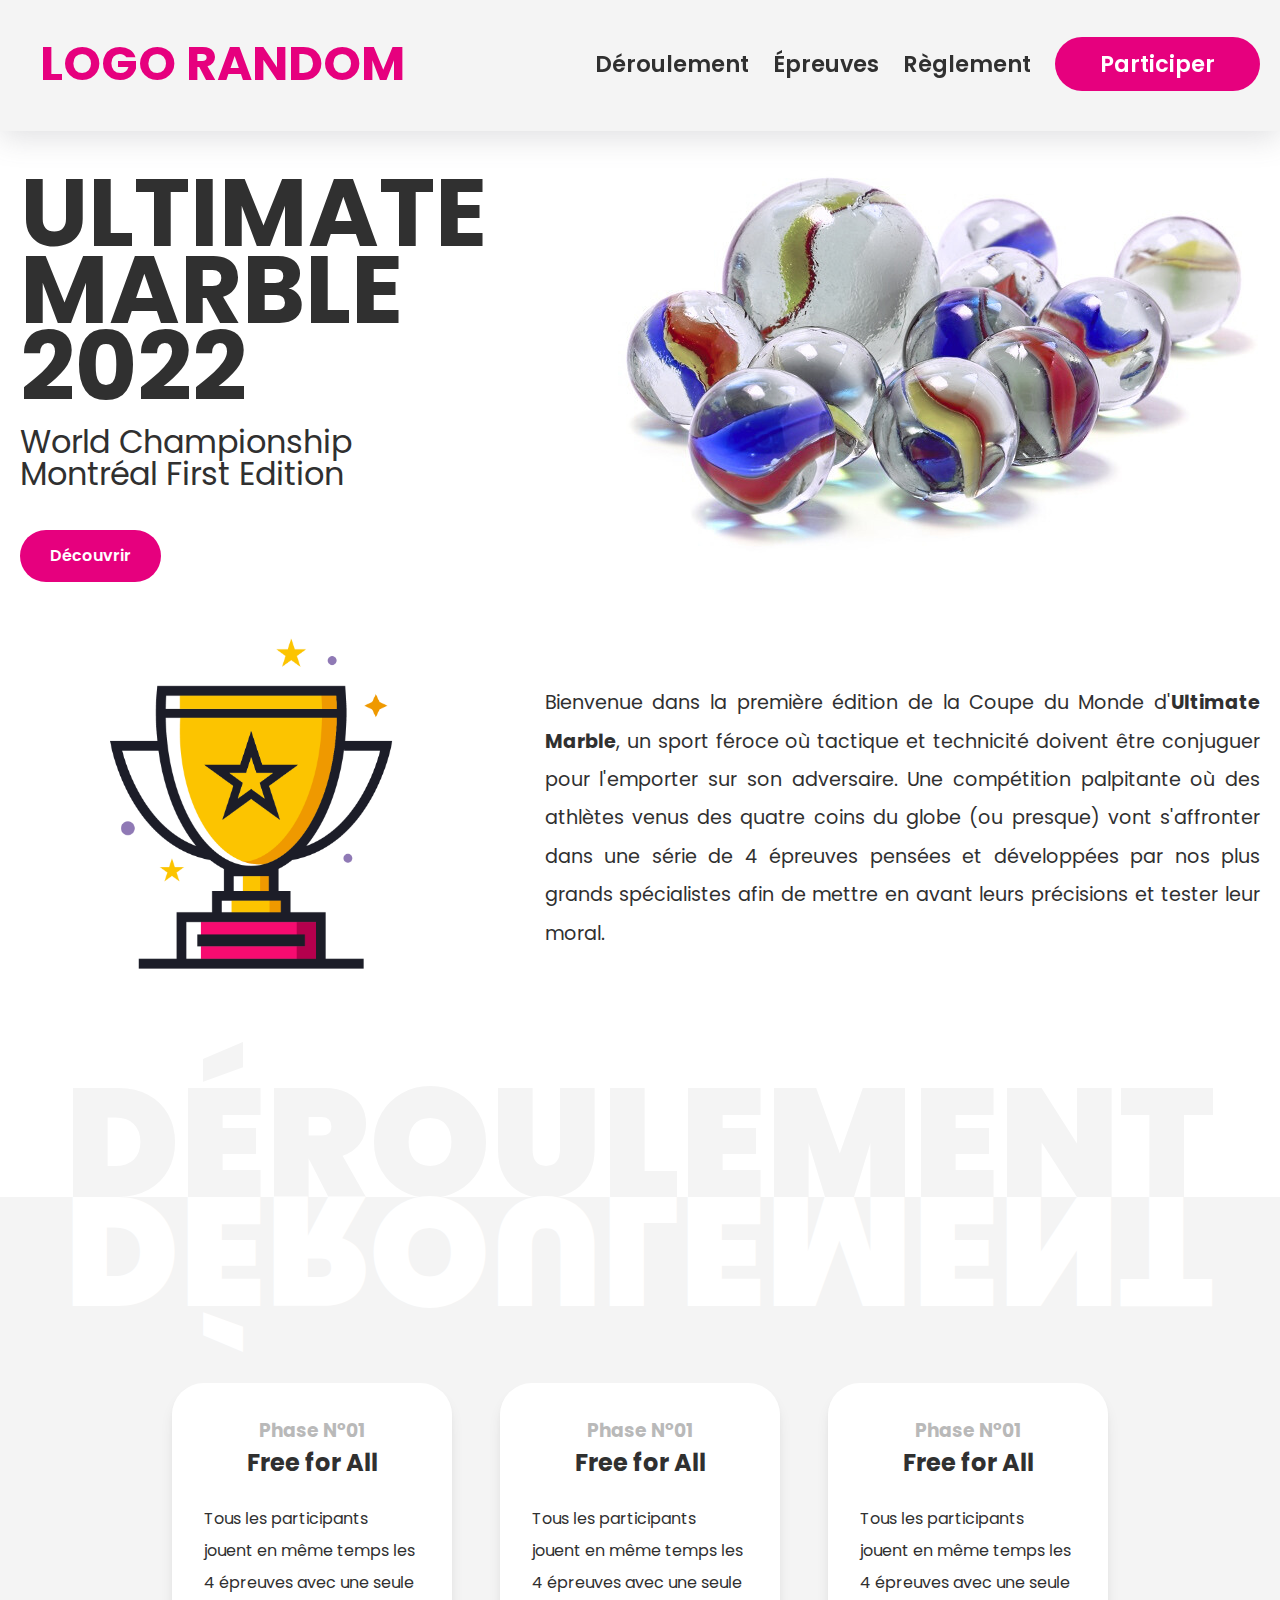
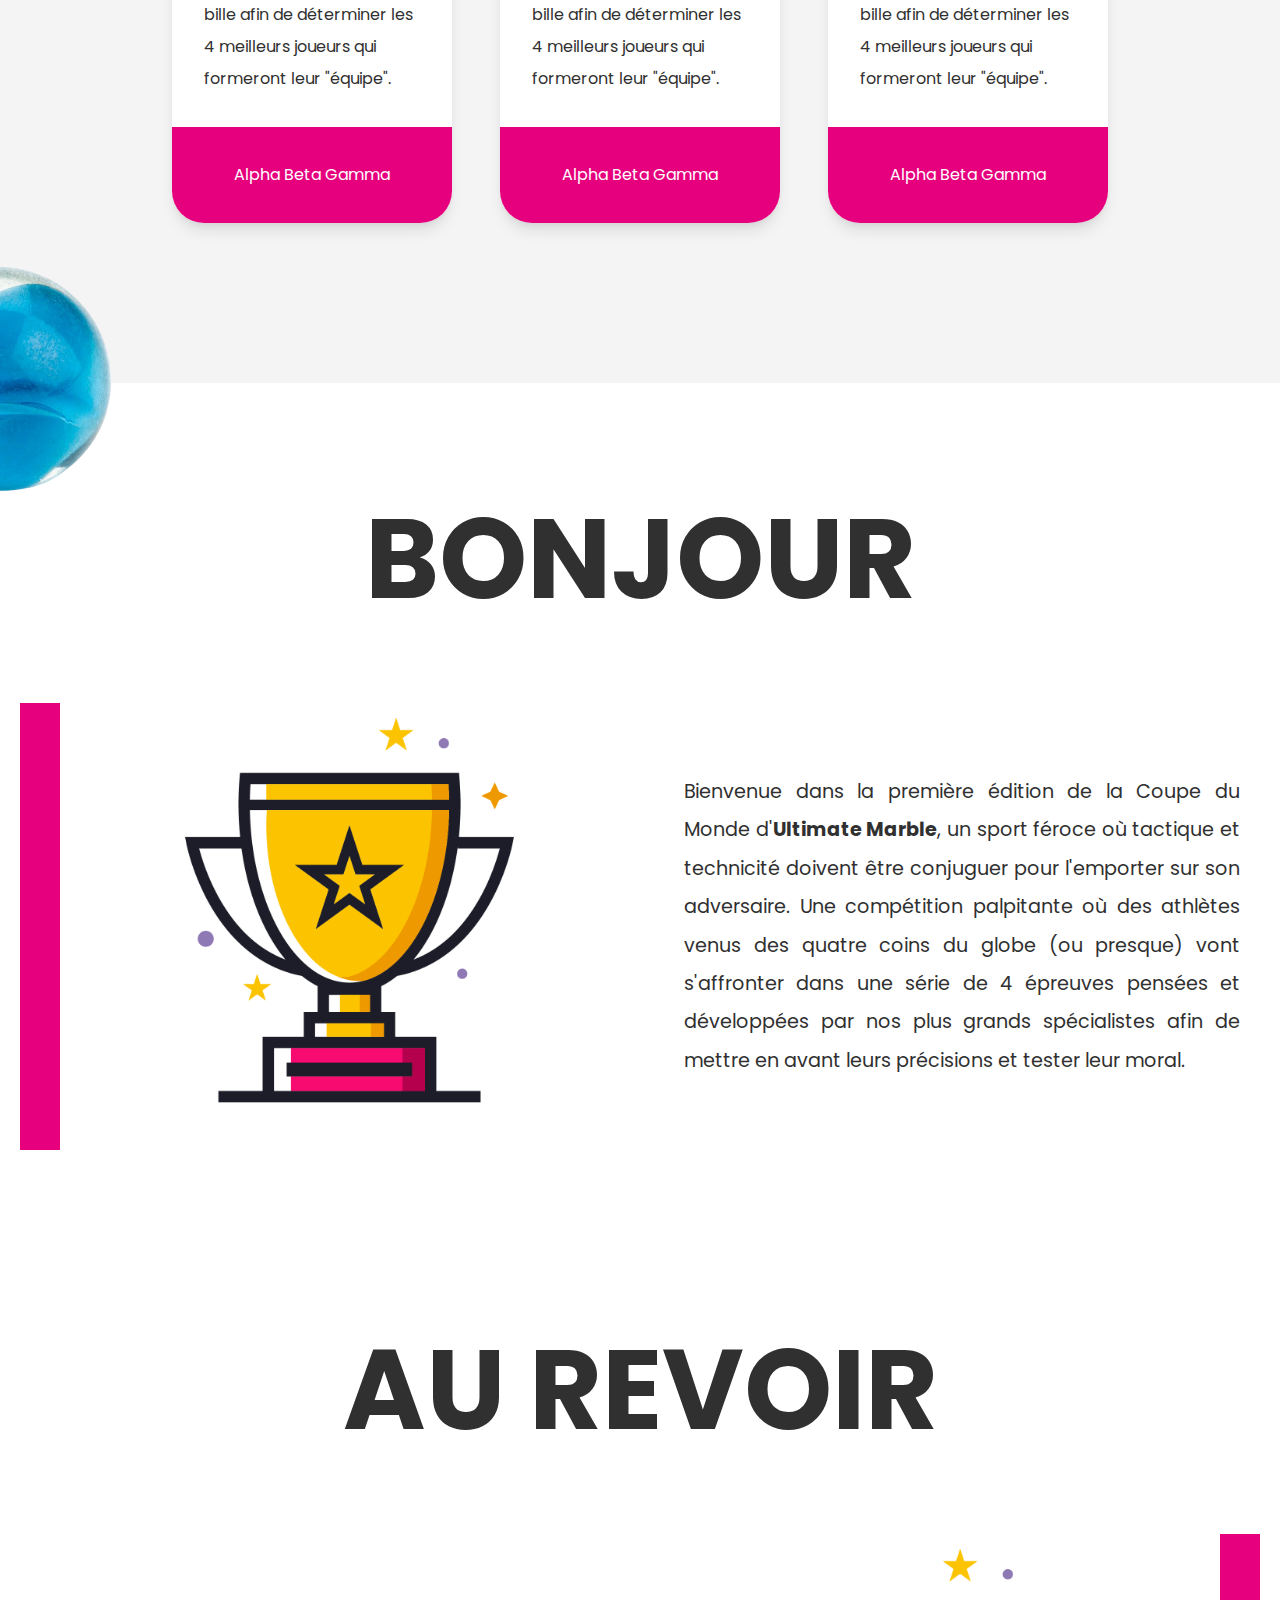
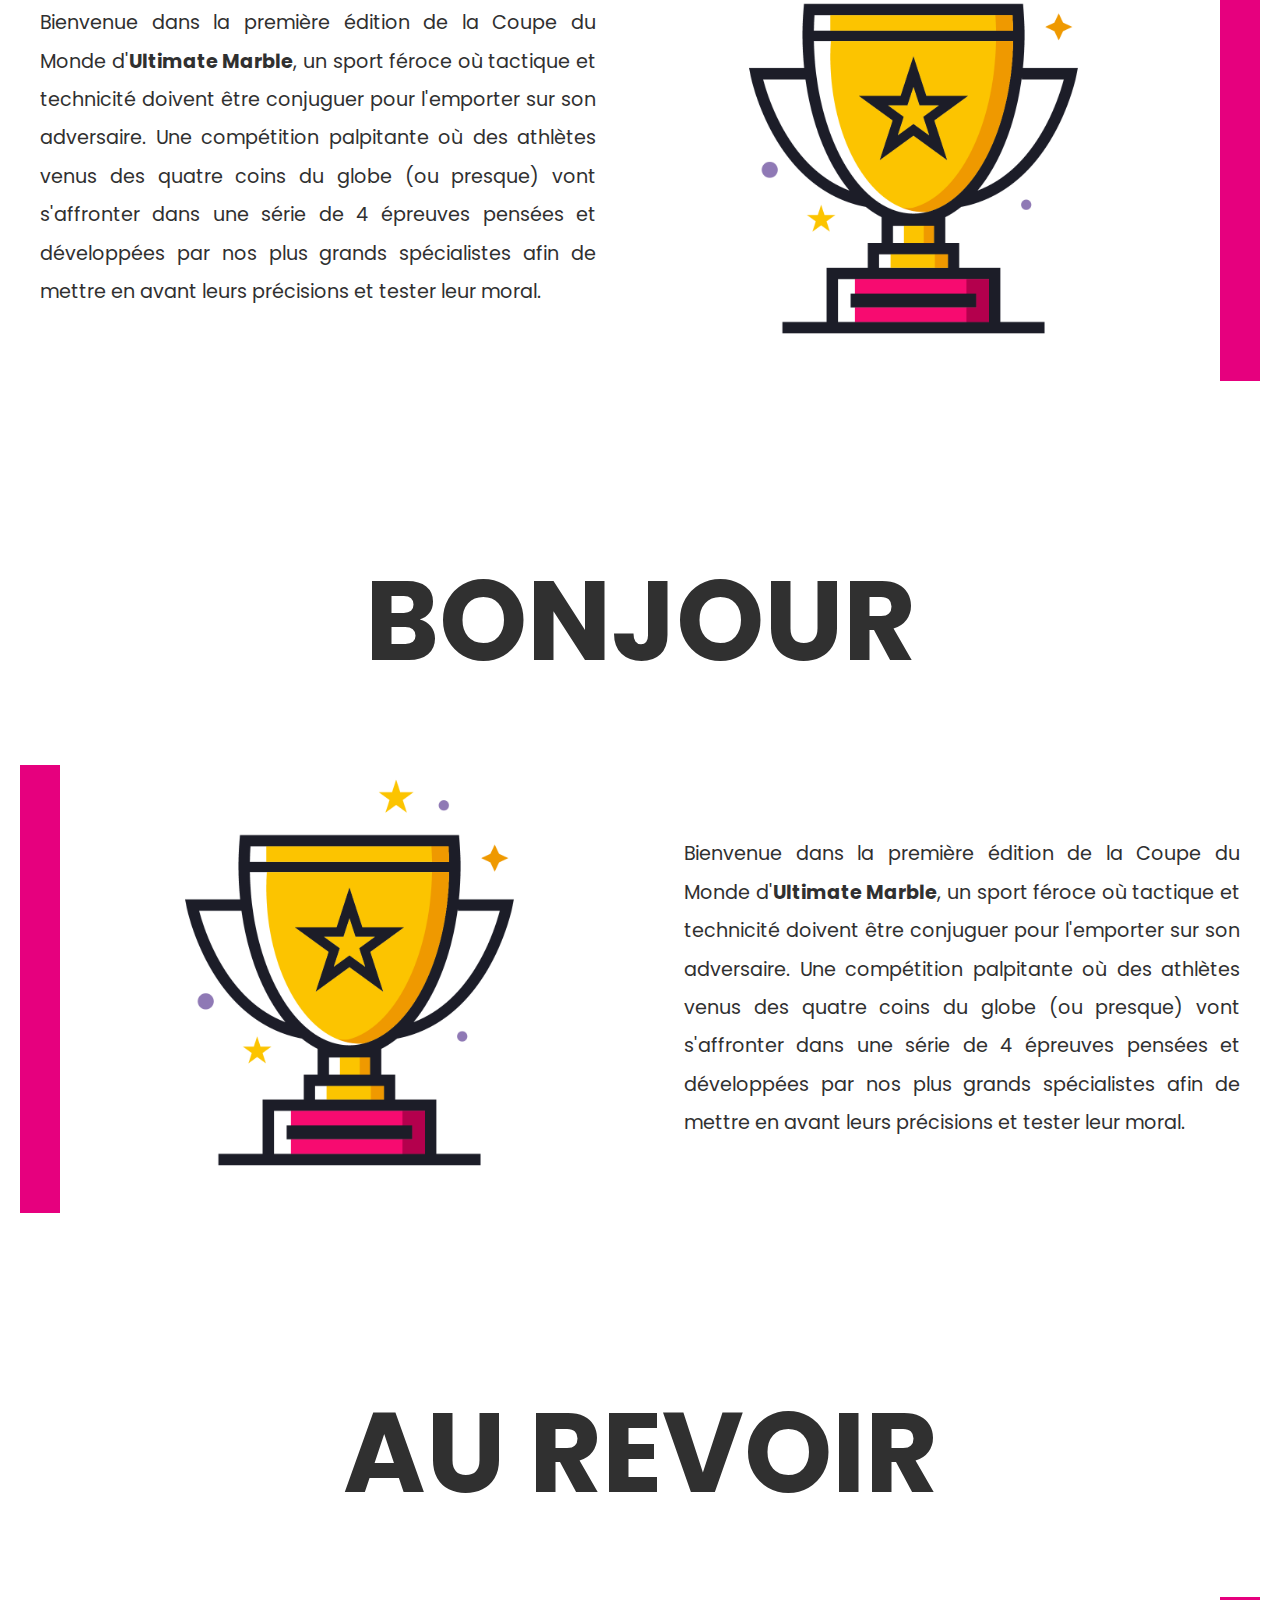
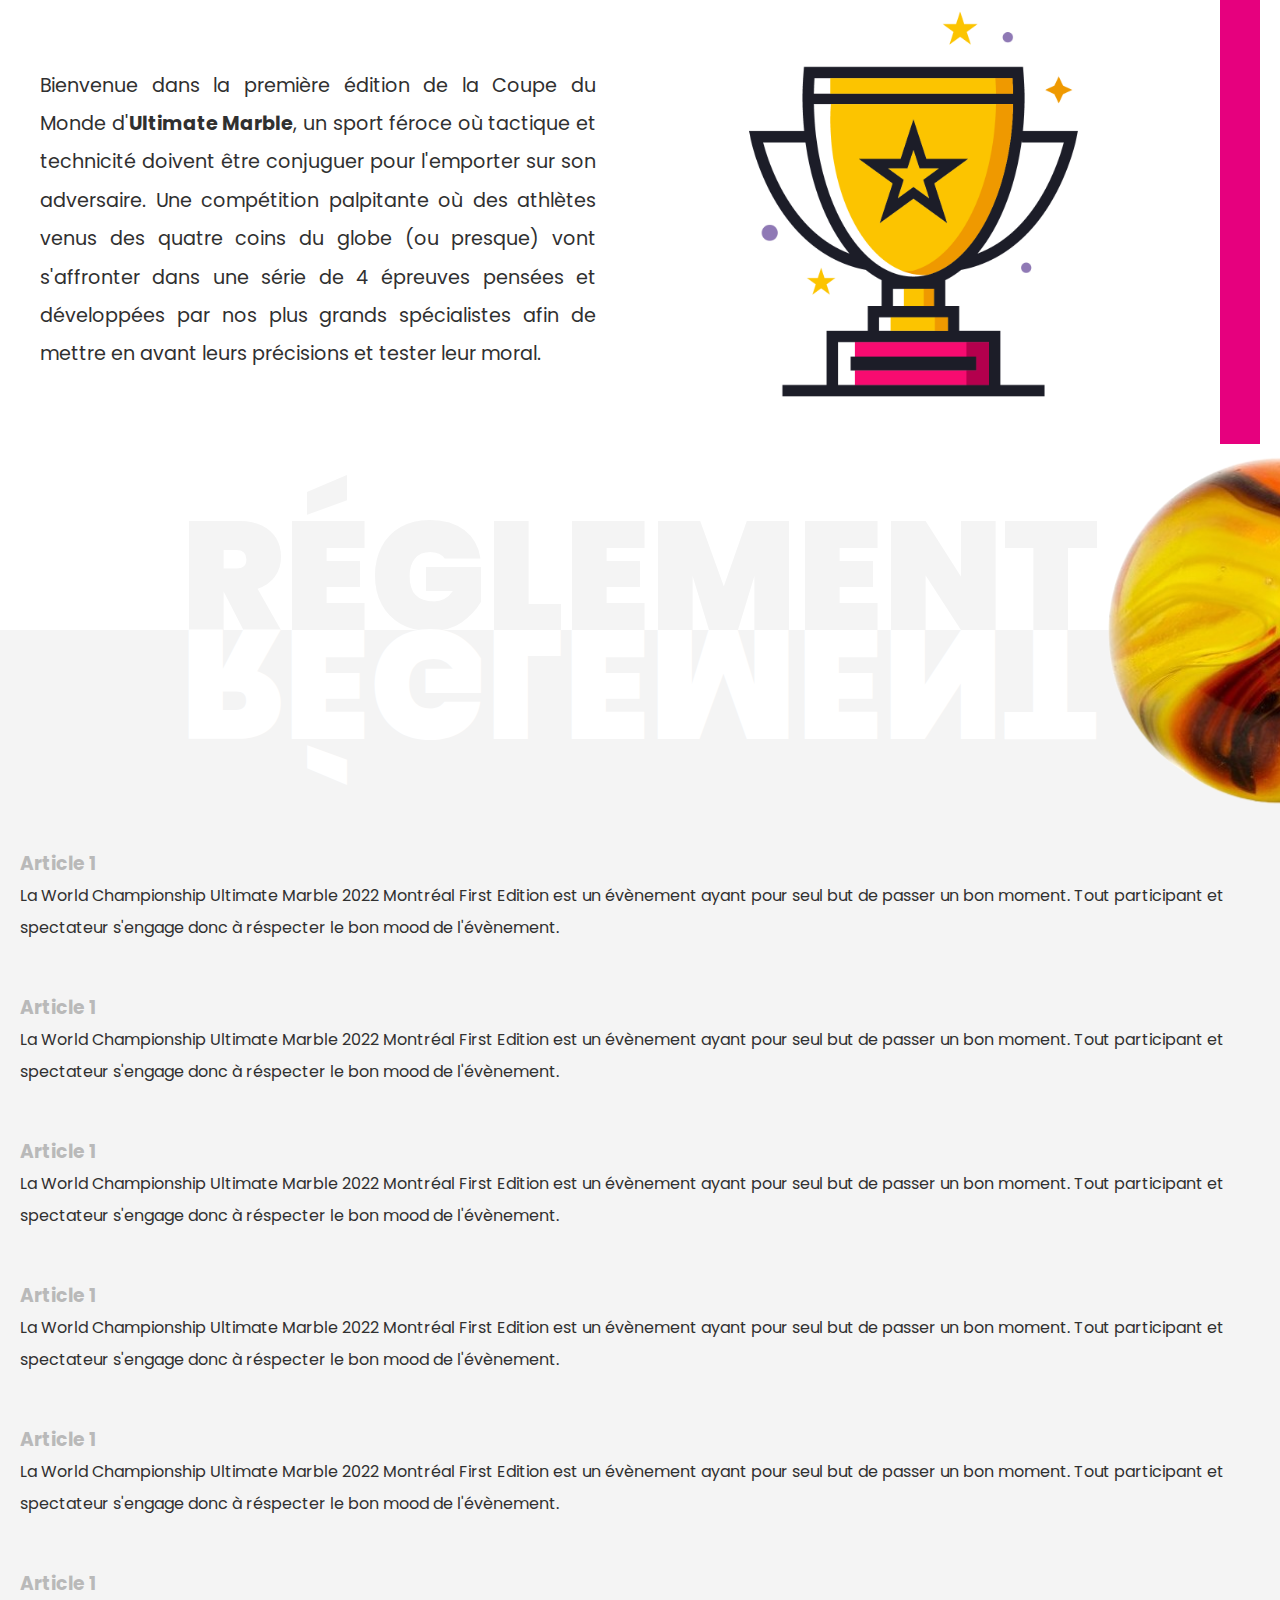
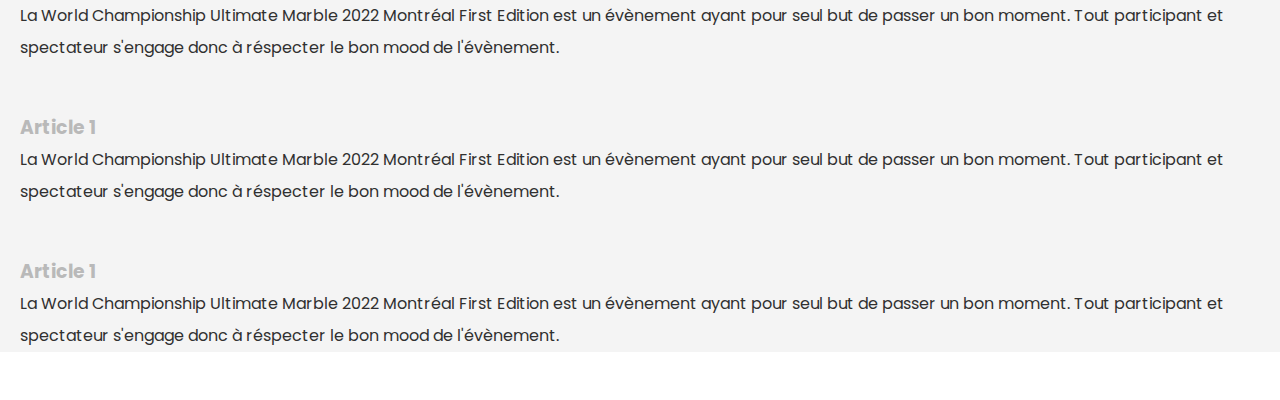
==== index.html @ 4c2d6e09 "css" ====
<!DOCTYPE html>
<!--[if lt IE 7]>      <html class="no-js lt-ie9 lt-ie8 lt-ie7"> <![endif]-->
<!--[if IE 7]>         <html class="no-js lt-ie9 lt-ie8"> <![endif]-->
<!--[if IE 8]>         <html class="no-js lt-ie9"> <![endif]-->
<!--[if gt IE 8]>      <html class="no-js"> <!--<![endif]-->
<html>

<head>
    <meta charset="utf-8">
    <meta http-equiv="X-UA-Compatible" content="IE=edge">
    <title></title>
    <meta name="description" content="">
    <meta name="viewport" content="width=device-width, initial-scale=1, maximum-scale=1">
    <link href="https://fonts.googleapis.com/css2?family=Poppins:wght@400;700&display=swap" rel="stylesheet">
    <link rel="stylesheet" href="style.css">
</head>

<body>


    <div id="navigation-bar" class="full-width">
        <nav id="top-nav-bar" class="container">
            <a href="https://ultranawak.github.io/ultimate-marble" class="logo">LOGO RANDOM</a>
            
            <p class="hamburger" id="hamburger">&#9776;</p> <!-- Icône hamburger -->
            <div class="menu" id="menu">
                <a href="#invers">Déroulement</a>
                <a href="#epreuves">Épreuves</a>
                <a href="#reglement-page">Règlement</a>
                <a id="participe" href="https://ultranawak.github.io/ultimate-marble/participate.html">Participer</a>
            </div>
        </nav>
    </div>
    

    <header class="container" id="hero">
        <div class="text">
            <h1>Ultimate Marble 2022</h1>
            <p>World Championship<br>Montréal First Edition</p>
            <a href="#introduction" class="btn">Découvrir</a>
        </div>
        <div class="header-img">
            <img src="header-marble.png" alt="Marbles">
        </div>
        </div>
    </header>

    <main>

        <div id="introduction" class="intro container">

            <div class="intro-img">
                <img src="trophy.png" alt="trophy">
            </div>
            <div class="intro-text">
                <p>Bienvenue dans la première édition de la Coupe du Monde d'<strong>Ultimate Marble</strong>, un sport
                    féroce où
                    tactique et technicité doivent être conjuguer pour l'emporter sur son adversaire. Une compétition
                    palpitante où des athlètes venus des quatre coins du globe (ou presque) vont s'affronter dans une
                    série de 4 épreuves pensées et développées par nos plus grands spécialistes afin de mettre en avant
                    leurs précisions et tester leur moral.</p>

            </div>

        </div>

        <div id="normal" class="diviseur full-width">
            <h1>Déroulement</h1>
        </div>

        <section class="full-width">
            <div id="invers" class="diviseur full-width">
                <h1>Déroulement</h1>

                <div class="cards">

                    <div class="card">
                        <div class="card-top">
                            <h3>Phase N°01</h3>
                            <h2>Free for All</h2>
                            <p>Tous les participants jouent en même temps les 4 épreuves avec une seule bille afin de
                                déterminer les 4 meilleurs joueurs qui formeront leur "équipe".</p>
                        </div>
                        <div class="card-bottom">
                            <p>Alpha Beta Gamma</p>
                        </div>
                    </div>

                    <div class="card">
                        <div class="card-top">
                            <h3>Phase N°01</h3>
                            <h2>Free for All</h2>
                            <p>Tous les participants jouent en même temps les 4 épreuves avec une seule bille afin de
                                déterminer les 4 meilleurs joueurs qui formeront leur "équipe".</p>
                        </div>
                        <div class="card-bottom">
                            <p>Alpha Beta Gamma</p>
                        </div>
                    </div>
                    <div class="card">
                        <div class="card-top">
                            <h3>Phase N°01</h3>
                            <h2>Free for All</h2>
                            <p>Tous les participants jouent en même temps les 4 épreuves avec une seule bille afin de
                                déterminer les 4 meilleurs joueurs qui formeront leur "équipe".</p>
                        </div>
                        <div class="card-bottom">
                            <p>Alpha Beta Gamma</p>
                        </div>
                    </div>
                </div>

                
        </section>

        <section id="epreuves" class="games-explain container">

            <img class="marble2" src="marble2-removebg-preview.png" alt="marble2">

            <h1>Bonjour</h1>

            <div class="games container left">

                <div class="games-img">
                    <img src="trophy.png" alt="trophy">
                </div>
                <div class="games-text">
                    <p>Bienvenue dans la première édition de la Coupe du Monde d'<strong>Ultimate Marble</strong>, un
                        sport
                        féroce où
                        tactique et technicité doivent être conjuguer pour l'emporter sur son adversaire. Une
                        compétition
                        palpitante où des athlètes venus des quatre coins du globe (ou presque) vont s'affronter dans
                        une
                        série de 4 épreuves pensées et développées par nos plus grands spécialistes afin de mettre en
                        avant
                        leurs précisions et tester leur moral.</p>

                </div>

            </div>

            <h1>Au revoir</h1>

            <div class="games container right">

                <div class="games-img">
                    <img src="trophy.png" alt="trophy">
                </div>
                <div class="games-text">
                    <p>Bienvenue dans la première édition de la Coupe du Monde d'<strong>Ultimate Marble</strong>, un
                        sport
                        féroce où
                        tactique et technicité doivent être conjuguer pour l'emporter sur son adversaire. Une
                        compétition
                        palpitante où des athlètes venus des quatre coins du globe (ou presque) vont s'affronter dans
                        une
                        série de 4 épreuves pensées et développées par nos plus grands spécialistes afin de mettre en
                        avant
                        leurs précisions et tester leur moral.</p>

                </div>

            </div>

            <h1>Bonjour</h1>

            <div class="games container left">

                <div class="games-img">
                    <img src="trophy.png" alt="trophy">
                </div>
                <div class="games-text">
                    <p>Bienvenue dans la première édition de la Coupe du Monde d'<strong>Ultimate Marble</strong>, un
                        sport
                        féroce où
                        tactique et technicité doivent être conjuguer pour l'emporter sur son adversaire. Une
                        compétition
                        palpitante où des athlètes venus des quatre coins du globe (ou presque) vont s'affronter dans
                        une
                        série de 4 épreuves pensées et développées par nos plus grands spécialistes afin de mettre en
                        avant
                        leurs précisions et tester leur moral.</p>

                </div>

            </div>

            <h1>Au revoir</h1>

            <div class="games container right">

                <div class="games-img">
                    <img src="trophy.png" alt="trophy">
                </div>
                <div class="games-text">
                    <p>Bienvenue dans la première édition de la Coupe du Monde d'<strong>Ultimate Marble</strong>, un
                        sport
                        féroce où
                        tactique et technicité doivent être conjuguer pour l'emporter sur son adversaire. Une
                        compétition
                        palpitante où des athlètes venus des quatre coins du globe (ou presque) vont s'affronter dans
                        une
                        série de 4 épreuves pensées et développées par nos plus grands spécialistes afin de mettre en
                        avant
                        leurs précisions et tester leur moral.</p>

                </div>

            </div>

        </section>


        <div id="normal" class="diviseur full-width">
            <h1>Réglement</h1>
        </div>



        <section id="reglement-page" class="reglement-page full-width">

            <img class="marble3" src="marble3-removebg-preview.png" alt="marble3">

            <div id="invers2" class="diviseur full-width">
                <h1>Réglement</h1>


                

                <div class="reglement container">



                    <h3>Article 1</h3>
                    <p>La World Championship Ultimate Marble 2022 Montréal First Edition est un évènement ayant pour
                        seul but de passer un bon moment. Tout participant et spectateur s'engage donc à réspecter le
                        bon mood de l'évènement.</p>

                    <h3>Article 1</h3>
                    <p>La World Championship Ultimate Marble 2022 Montréal First Edition est un évènement ayant pour
                        seul but de passer un bon moment. Tout participant et spectateur s'engage donc à réspecter le
                        bon mood de l'évènement.</p>
                    <h3>Article 1</h3>
                    <p>La World Championship Ultimate Marble 2022 Montréal First Edition est un évènement ayant pour
                        seul but de passer un bon moment. Tout participant et spectateur s'engage donc à réspecter le
                        bon mood de l'évènement.</p>

                    <h3>Article 1</h3>
                    <p>La World Championship Ultimate Marble 2022 Montréal First Edition est un évènement ayant pour
                        seul but de passer un bon moment. Tout participant et spectateur s'engage donc à réspecter le
                        bon mood de l'évènement.</p>
                    <h3>Article 1</h3>
                    <p>La World Championship Ultimate Marble 2022 Montréal First Edition est un évènement ayant pour
                        seul but de passer un bon moment. Tout participant et spectateur s'engage donc à réspecter le
                        bon mood de l'évènement.</p>

                    <h3>Article 1</h3>
                    <p>La World Championship Ultimate Marble 2022 Montréal First Edition est un évènement ayant pour
                        seul but de passer un bon moment. Tout participant et spectateur s'engage donc à réspecter le
                        bon mood de l'évènement.</p>
                    <h3>Article 1</h3>
                    <p>La World Championship Ultimate Marble 2022 Montréal First Edition est un évènement ayant pour
                        seul but de passer un bon moment. Tout participant et spectateur s'engage donc à réspecter le
                        bon mood de l'évènement.</p>

                    <h3>Article 1</h3>
                    <p>La World Championship Ultimate Marble 2022 Montréal First Edition est un évènement ayant pour
                        seul but de passer un bon moment. Tout participant et spectateur s'engage donc à réspecter le
                        bon mood de l'évènement.</p>
                </div>



        </section>


    </main>

    <script>document.addEventListener("DOMContentLoaded", function () {
        const hamburger = document.getElementById("hamburger");
        const menu = document.getElementById("menu");
    
        // Ouvre/ferme le menu au clic sur le bouton hamburger
        hamburger.addEventListener("click", function () {
            menu.classList.toggle("open");
        });
    
        // Ferme le menu quand on clique sur un lien
        document.querySelectorAll(".menu a").forEach(link => {
            link.addEventListener("click", function () {
                menu.classList.remove("open");
            });
        });
    
        // Ferme le menu si on clique en dehors
        document.addEventListener("click", function (event) {
            if (!menu.contains(event.target) && !hamburger.contains(event.target)) {
                menu.classList.remove("open");
            }
        });
    });
    
    
    </script>



</body>

</html>
---- style.css ----
* {
    margin: 0;
    padding: 0;
    box-sizing: border-box;
    scroll-behavior: smooth;

}

body {
    font-family: 'Poppins', sans-serif;
    line-height: 2em;
    color: #303030;
}

.full-width {
    width: 100%;
    background-color: #f4f4f4;
}

#navigation-bar {
    position: sticky;
    top: 0;
    z-index: 3;
    box-shadow: rgba(100, 100, 111, 0.2) 0px 7px 29px 0px;
}



.container {
    max-width: 1410px;
    padding: 0 20px;
    margin: 0 auto;
}

#top-nav-bar {
    display: flex;
    flex-direction: row;
    justify-content: space-between;
    padding-top: 3em;
    padding-bottom: 3em;
}

.logo {
    font-size: 3em;
    font-weight: 700;
    color: #E6007E;
}

nav a {
    font-size: 1.4em;
    text-decoration: none;
    color: #303030;
    margin-left: 20px;
    font-weight: 550;
}



#participe {
    padding: 0.5em 2em;
    background-color: #E6007E;
    border-radius: 2em;
    color: white;
}

header {
    padding-top : 30em;
    display: flex;
    align-items: center;
    justify-content: space-between;
    height: 55vh;
}

.text {
    max-width: 30%;
}

.text h1 {
    font-size: 6rem;
    font-weight: 700;
    line-height: 0.8em;
    text-transform: uppercase;
}


.text p {
    font-size: 2rem;
    margin: 20px 0;
}

.btn {
    background: #E6007E;
    color: white;
    padding: 10px 30px;
    font-size: 1em;
    font-weight: 600;
    border-radius: 3em;
    text-decoration: none;
    display: inline-block;
    margin-top: 20px;
}

.image img {
    max-width: 100%;
    height: auto;
}

.header-img {
    right: 0;
    z-index: -1;
}



.intro {
    max-width: 1410px;
    display: flex;
    align-items: center;
    flex-direction: row;
    justify-content: center;
    margin: 0em auto 5em;
    gap: 3em;
}

.intro-img {
    width: 40%;
    text-align: center;
}

.intro-img img {
    width: 80%;
}

.intro-text {
    width: 60%;
}

.intro-text p {
    font-size: 1.2em;
    line-height: 2em;
    text-align: justify;
}

.diviseur h1 {
    text-align: center;
    text-transform: uppercase;
    font-weight: 900;
    font-size: 12vw;
    padding: 0 !important;
    line-height: 0.69;
    user-select: none;
    /* Désactive la sélection */
    -webkit-user-select: none;
    -moz-user-select: none;
    -ms-user-select: none;
    pointer-events: none;
    /* Désactive les interactions avec la souris */
}

#normal {
    background-color: white;

}

#normal h1 {

    background: transparent;
    color: #f4f4f4;
    padding: 0;
    user-select: none;
    /* Désactive la sélection */
    -webkit-user-select: none;
    -moz-user-select: none;
    -ms-user-select: none;
    pointer-events: none;
    /* Désactive les interactions avec la souris */

}

#invers {
    background: url('marble1-removebg-preview.png') no-repeat 79% center fixed;
    background-size: auto 30%;
    position: relative;
    z-index: 1;
    overflow: visible;
}

#invers h1 {
    transform: scaleY(-1);
    color: white;
}

.cards {
    display: flex;
    margin: auto;
    max-width: 1000px;
    flex-direction: row;
    justify-content: center;
    align-items: center;
    gap: 3em;
    padding: 2em;
    padding-top: 5rem;
    padding-bottom: 10rem;
}

.card {
    flex-direction: column;
    justify-content: center;
    align-items: center;
    box-shadow: rgba(0, 0, 0, 0.1) 0px 10px 15px -3px, rgba(0, 0, 0, 0.05) 0px 4px 6px -2px;
    border-radius: 2em;
}

.card-top {
    background: white;
    border-radius: 2em 2em 0 0;
    padding: 2em 2em 2em;
}

.card-bottom {
    color: white;
    background: #E6007E;
    border-radius: 0 0 2em 2em;
    padding: 2em;
    text-align: center;
}

h2 {
    color: #303030;
    text-align: center;
    padding-bottom: 1em;
}

h3 {
    text-align: center;
    color: #b9b9b9;

}


#introduction-participate {padding : 15em 0;}


.games-explain {
    padding-top: 10em;
    position: relative;
}

.games-explain h1 {
    font-size: 7rem;
    text-align: center;
    padding-bottom: 8rem;
    color: #303030;
    text-transform: uppercase;
}

.games {
    max-width: 1410px;
    display: flex;
    align-items: center;
    flex-direction: row;
    justify-content: center;
    margin: 0em auto 14em;
    gap: 3em;
}

.games-img {
    width: 50%;
    text-align: center;
}

.games-img img {
    width: 80%;
}

.games-text {
    width: 50%;
}

.games-text p {
    font-size: 1.2em;
    line-height: 2em;
    text-align: justify;
}

.left {
    flex-direction: row;
    border-left-style: solid;
    border-color: #E6007E;
    border-width: 40px;
}

.right {
    flex-direction: row-reverse;
    border-right-style: solid;
    border-color: #E6007E;
    border-width: 40px;
}

.games:last-child {
    margin: 0em auto 5em;
}

.reglement-page {
    position: relative;
}

.marble2 {
    position: absolute;
    width: 20%;
    /* Ajuste la taille selon le viewport */
    max-width: 100%;
    min-width: 20%;
    left: 0;
    /* Ajuste selon le design */
    top: 0;
    /* Pour coller à la jointure */
    transform: translateY(-50%) translateX(-50%);
    /* Centre la bille */
}

.marble3 {
    position: absolute;
    width: 20%;
    /* Ajuste la taille selon le viewport */
    max-width: 15%;
    min-width: 10%;
    right: 0;
    /* Ajuste selon le design */
    top: 0;
    /* Pour coller à la jointure */
    transform: translateY(-50%);
    /* Centre la bille */
    z-index: 1;

}

.reglement {
    margin-top: 7em;
}

.reglement h3 {
    text-align: left;
}

.reglement p {
    margin-bottom: 3em;
}


#invers2 h1 {
    transform: scaleY(-1);
    color: white;
}

#invers3 h1 {
    transform: scaleY(-1);
    color: #f4f4f4;
}

/* Bouton hamburger caché par défaut */
.hamburger {
    display: none;
    font-size: 3rem;
    background: none;
    border: none;
    color: #303030;
    cursor: pointer;
}

#hamburger {
    display: none;
    font-size: 3rem;
    background: none;
    border: none;
    color: #303030;
    cursor: pointer;
}

@media only screen and (max-width: 1160px) {


    .text h1 {
        max-width: 620px;
    }

    header {
        text-align: center;
        background-image: url(header-marble-mobile.png);
        background-size: cover;
        background-position: center;
        height: 50vh;
    }

    .btn {
        display: none;
    }

    .text {
        margin: auto;
        max-width: 100%;
        padding-top : 10em;
    }

    .header-img {
        display: none;
    }

    .hamburger {
        display: block;
        /* Afficher le bouton hamburger */
    }

    #hamburger {
        display: block;
        /* Afficher le bouton hamburger */
    }

    .menu {
        display: none;
        /* Cacher le menu par défaut */
        flex-direction: column;
        justify-content: center;
        align-items: center;
        position: absolute;
        top: 6em;
        left: 0%;
        width: 100%;
        margin: auto;
        background: white;
        text-align: center;
        padding: 3em;
    }

    .menu a {
        padding: 1em;
    }

    .menu.open {
        display: flex;
        /* Afficher le menu quand on clique */
    }

  

    #participe {
        padding: 1em;
        background-color: white;
        border-radius: 2em;
        color: #E6007E;
    }

    nav a {
        font-size: 1.4em;
        text-decoration: none;
        color: #303030;
        margin-left: 20px;
        font-weight: 550;
    }
}


@media only screen and (max-width: 860px) {

    #top-nav-bar {    padding-top: 2em;
        padding-bottom: 2em;}

.logo { font-size:2em;}

    .left,
    .right {

        border-width: 10px;
    }


    .games-explain h1 {
        font-size: 3rem;
    }

    .text h1 {
        font-size: 3rem;
    }

    .text p {
        font-size: 1.5rem;
    }

    .intro-img {
        display: none;
    }

    .intro-text {
        width: 100%;
        padding: 2em;
    }

    .cards {
        flex-direction: column;
    }

    .games {
        flex-direction: column-reverse;
    }

    .games-text {
        width: 100%;
        padding: 2em;
    }
}

@media only screen and (max-width: 400px) {

    .logo { font-size:2em;}

    .games-explain h1 {
        font-size: 1rem;
    }

    .text h1 {
        font-size: 3rem;
    }

    .text p {
        font-size: 1.5rem;
    }

    .intro-img {
        display: none;
    }

    .intro-text {
        width: 100%;
        padding: 2em;
    }

    .cards {
        flex-direction: column;
    }

    .games {
        flex-direction: column-reverse;
    }

    .games-text {
        width: 100%;
        padding: 2em;
    }
}
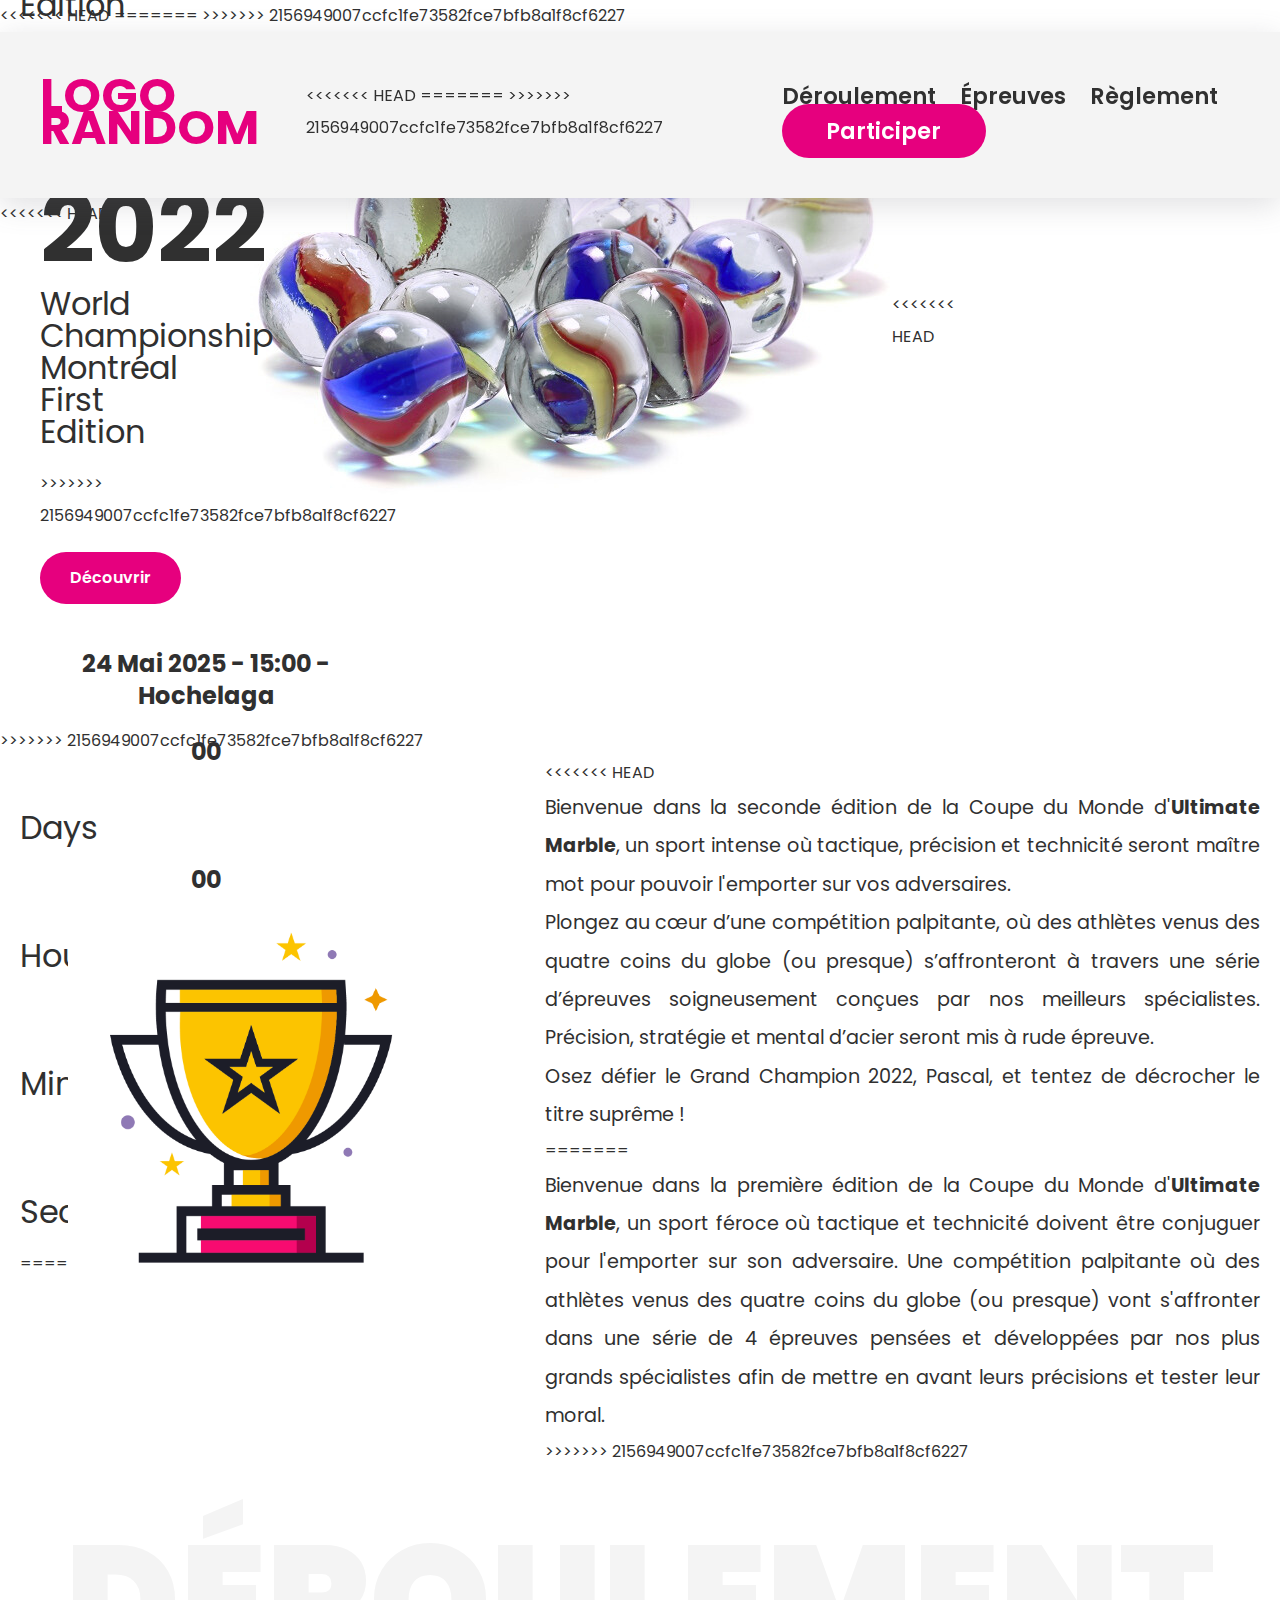
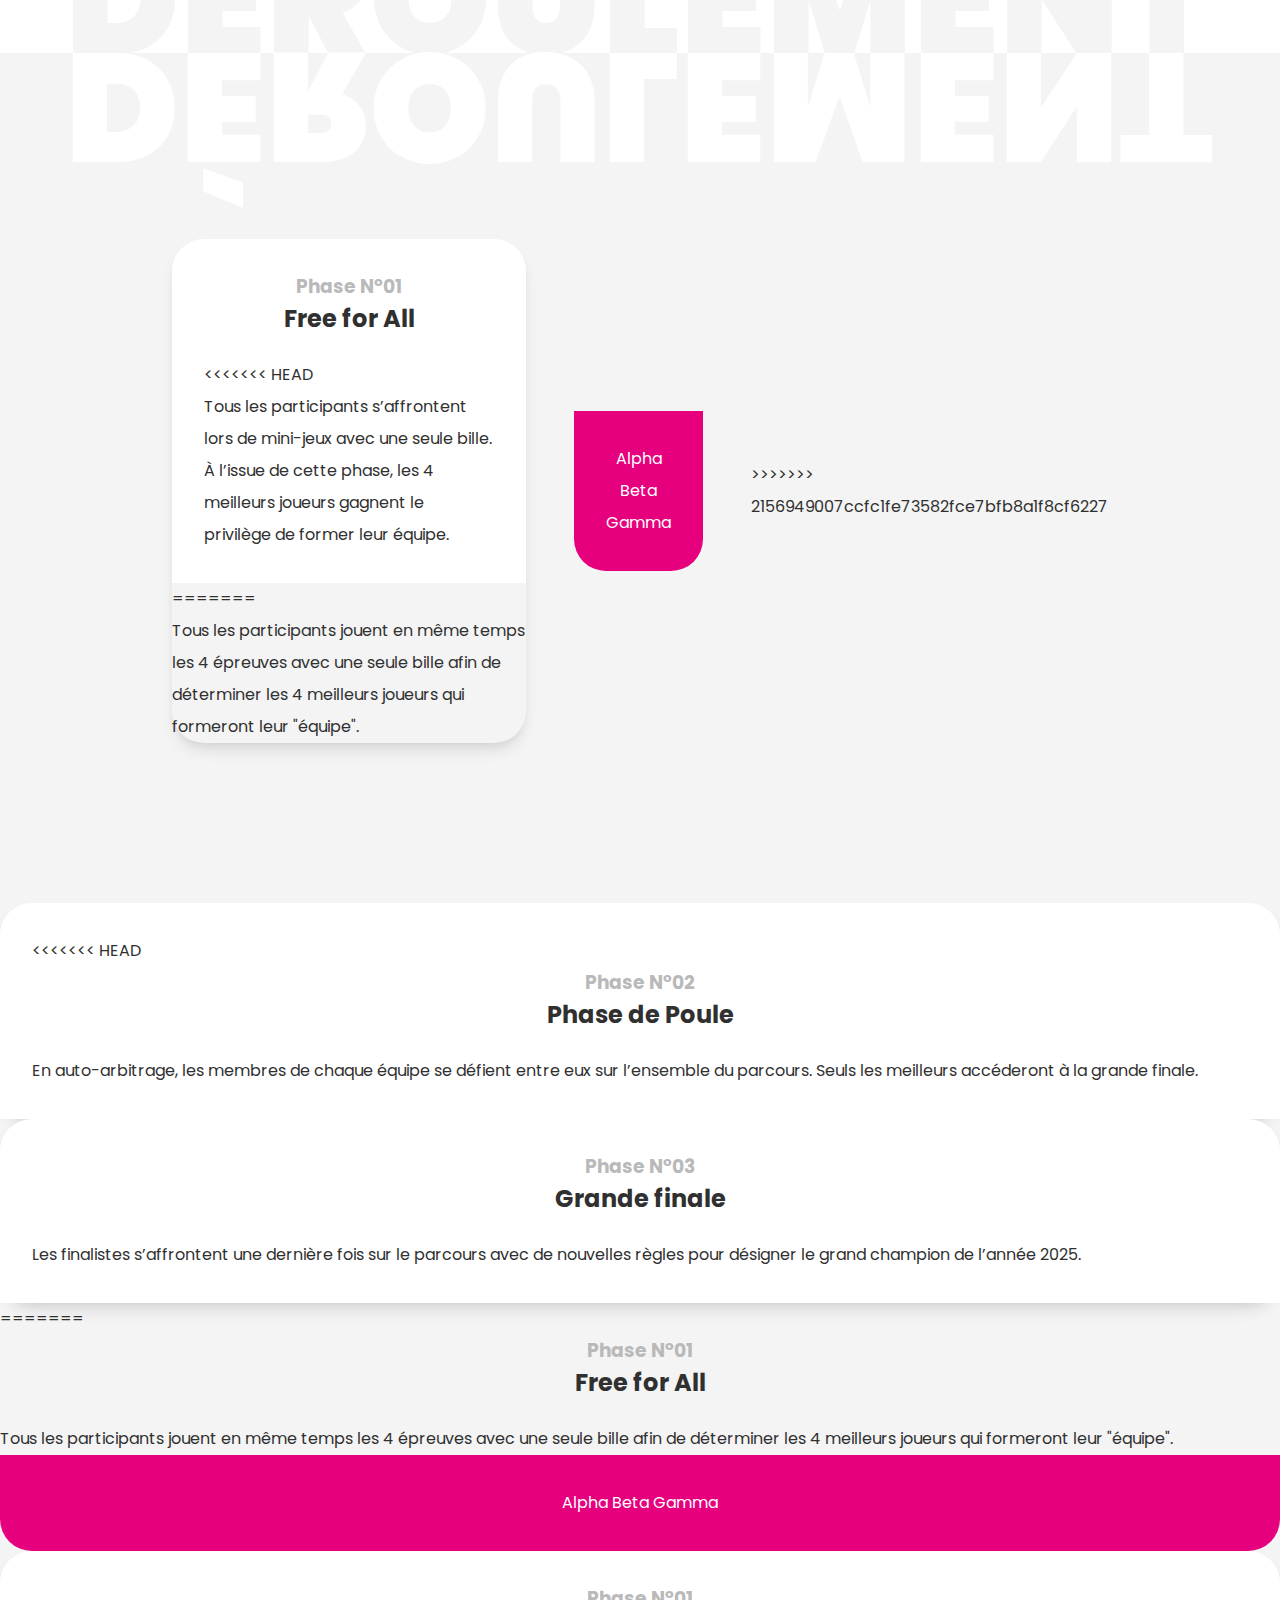
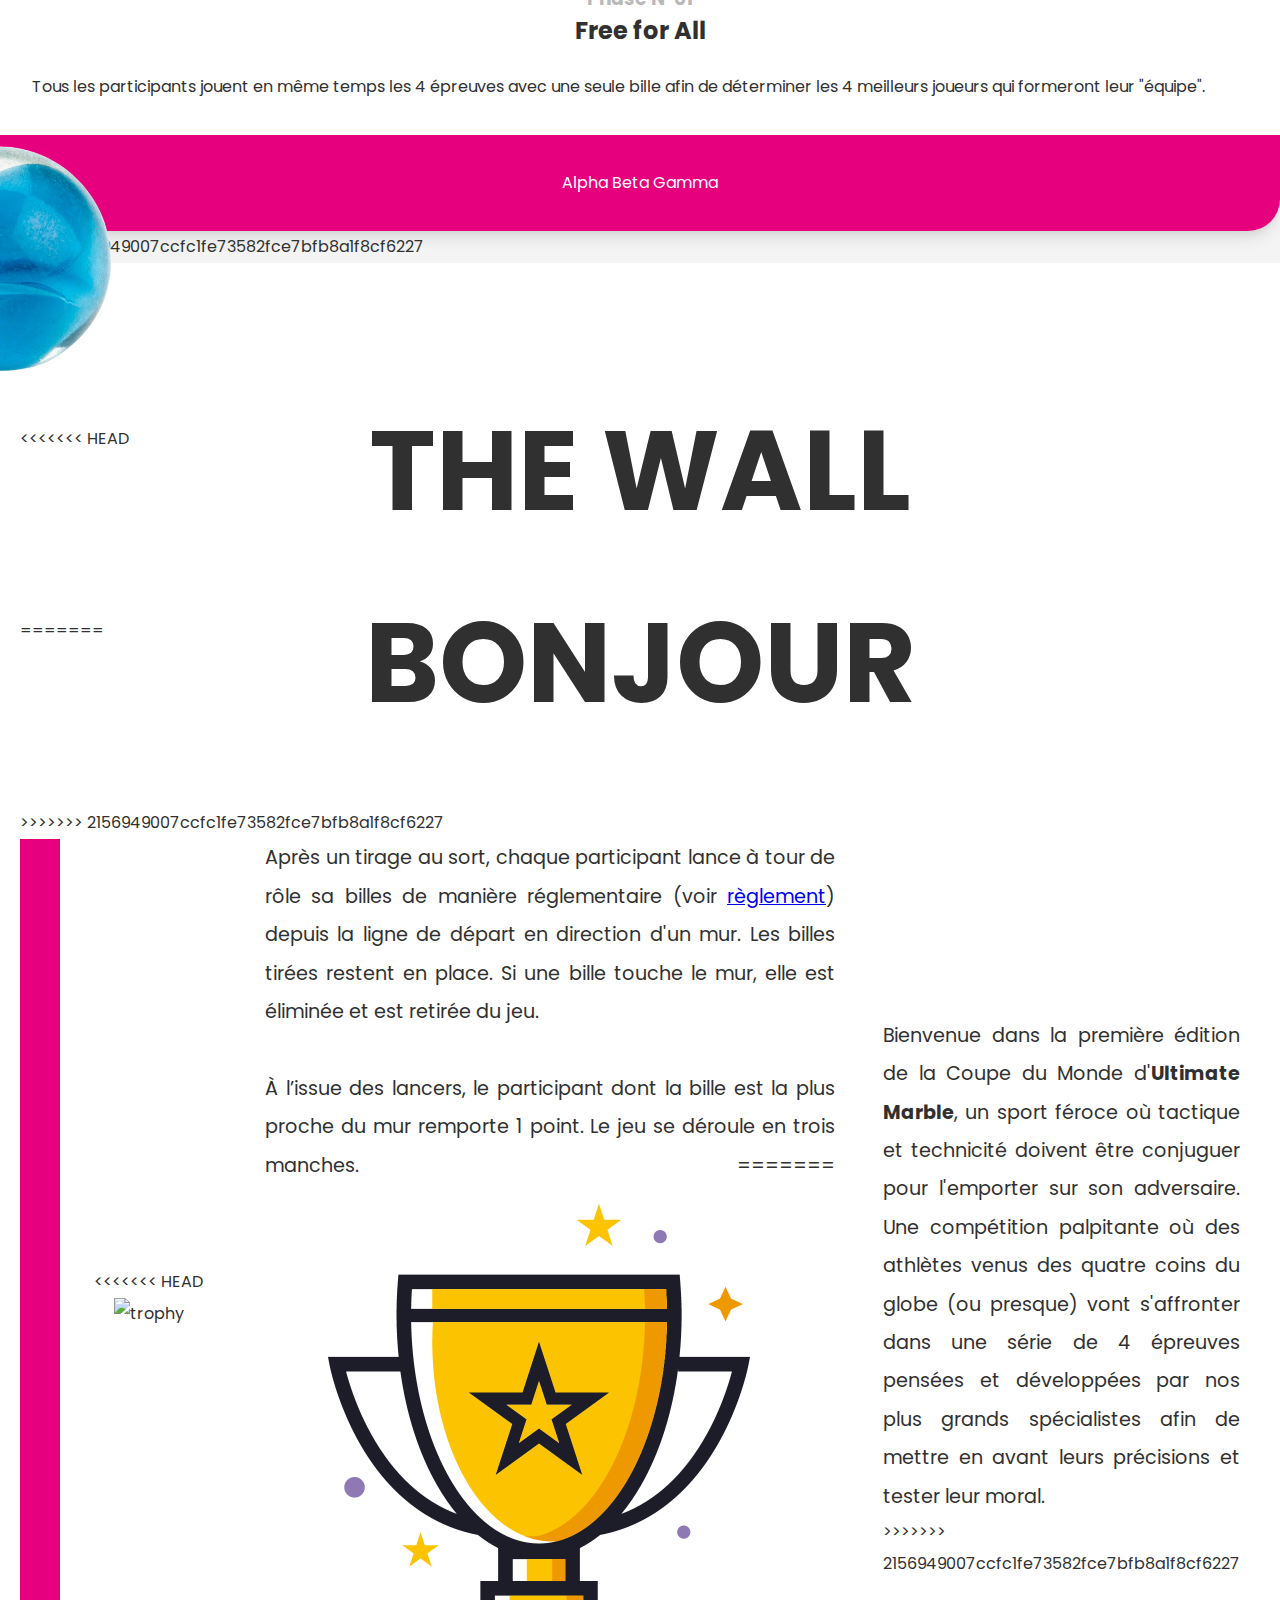
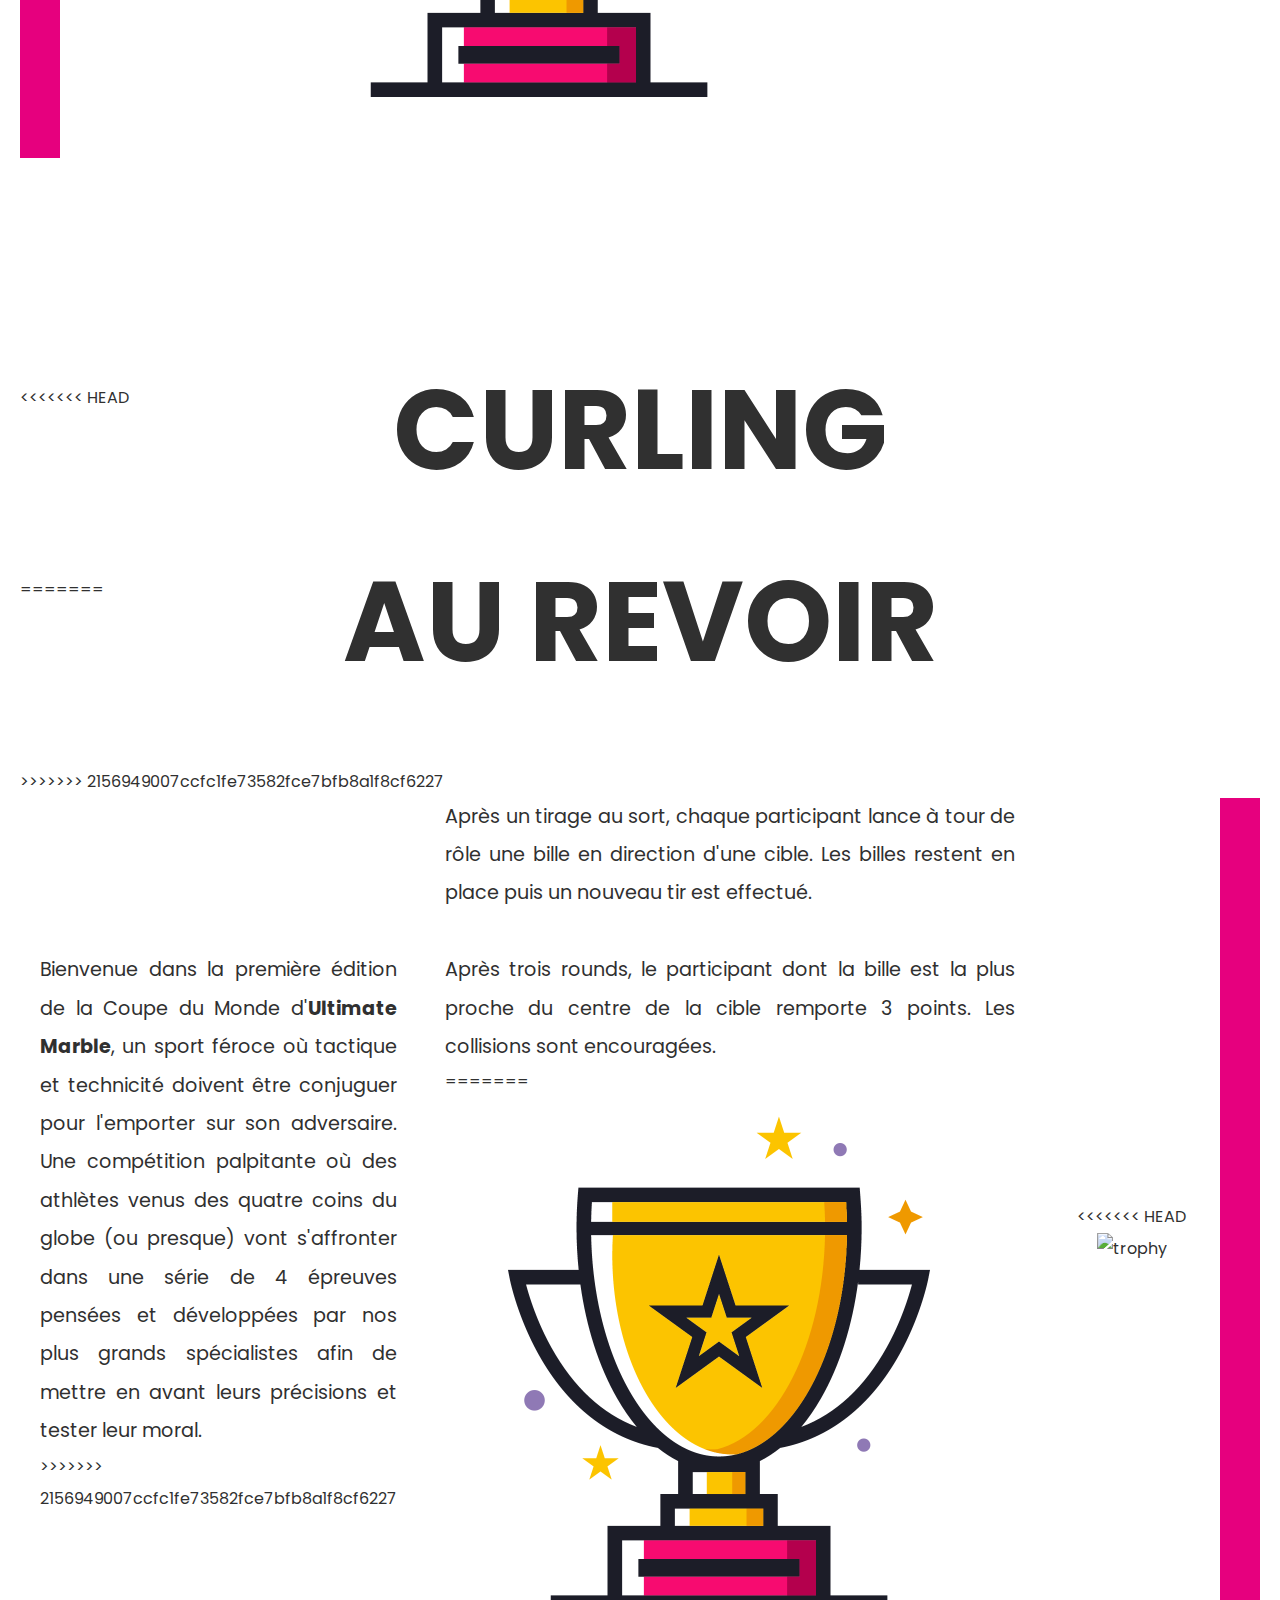
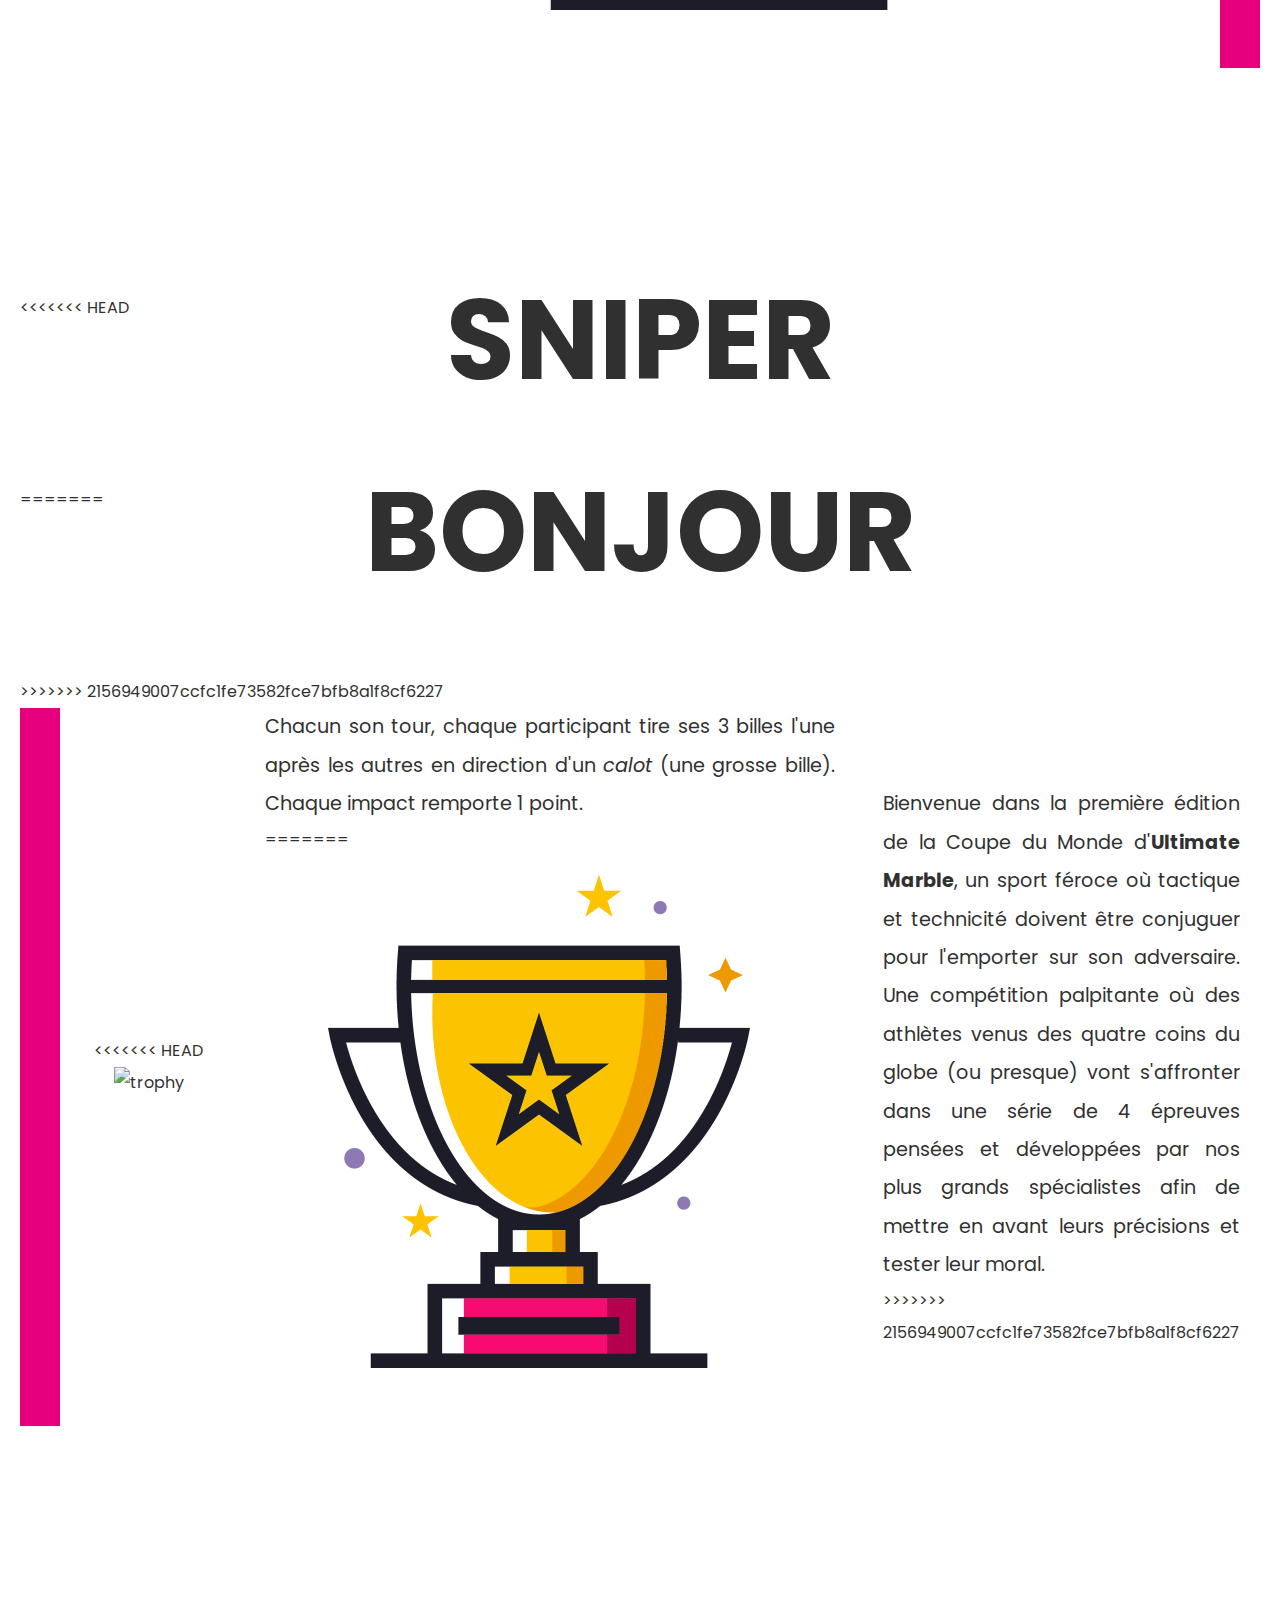
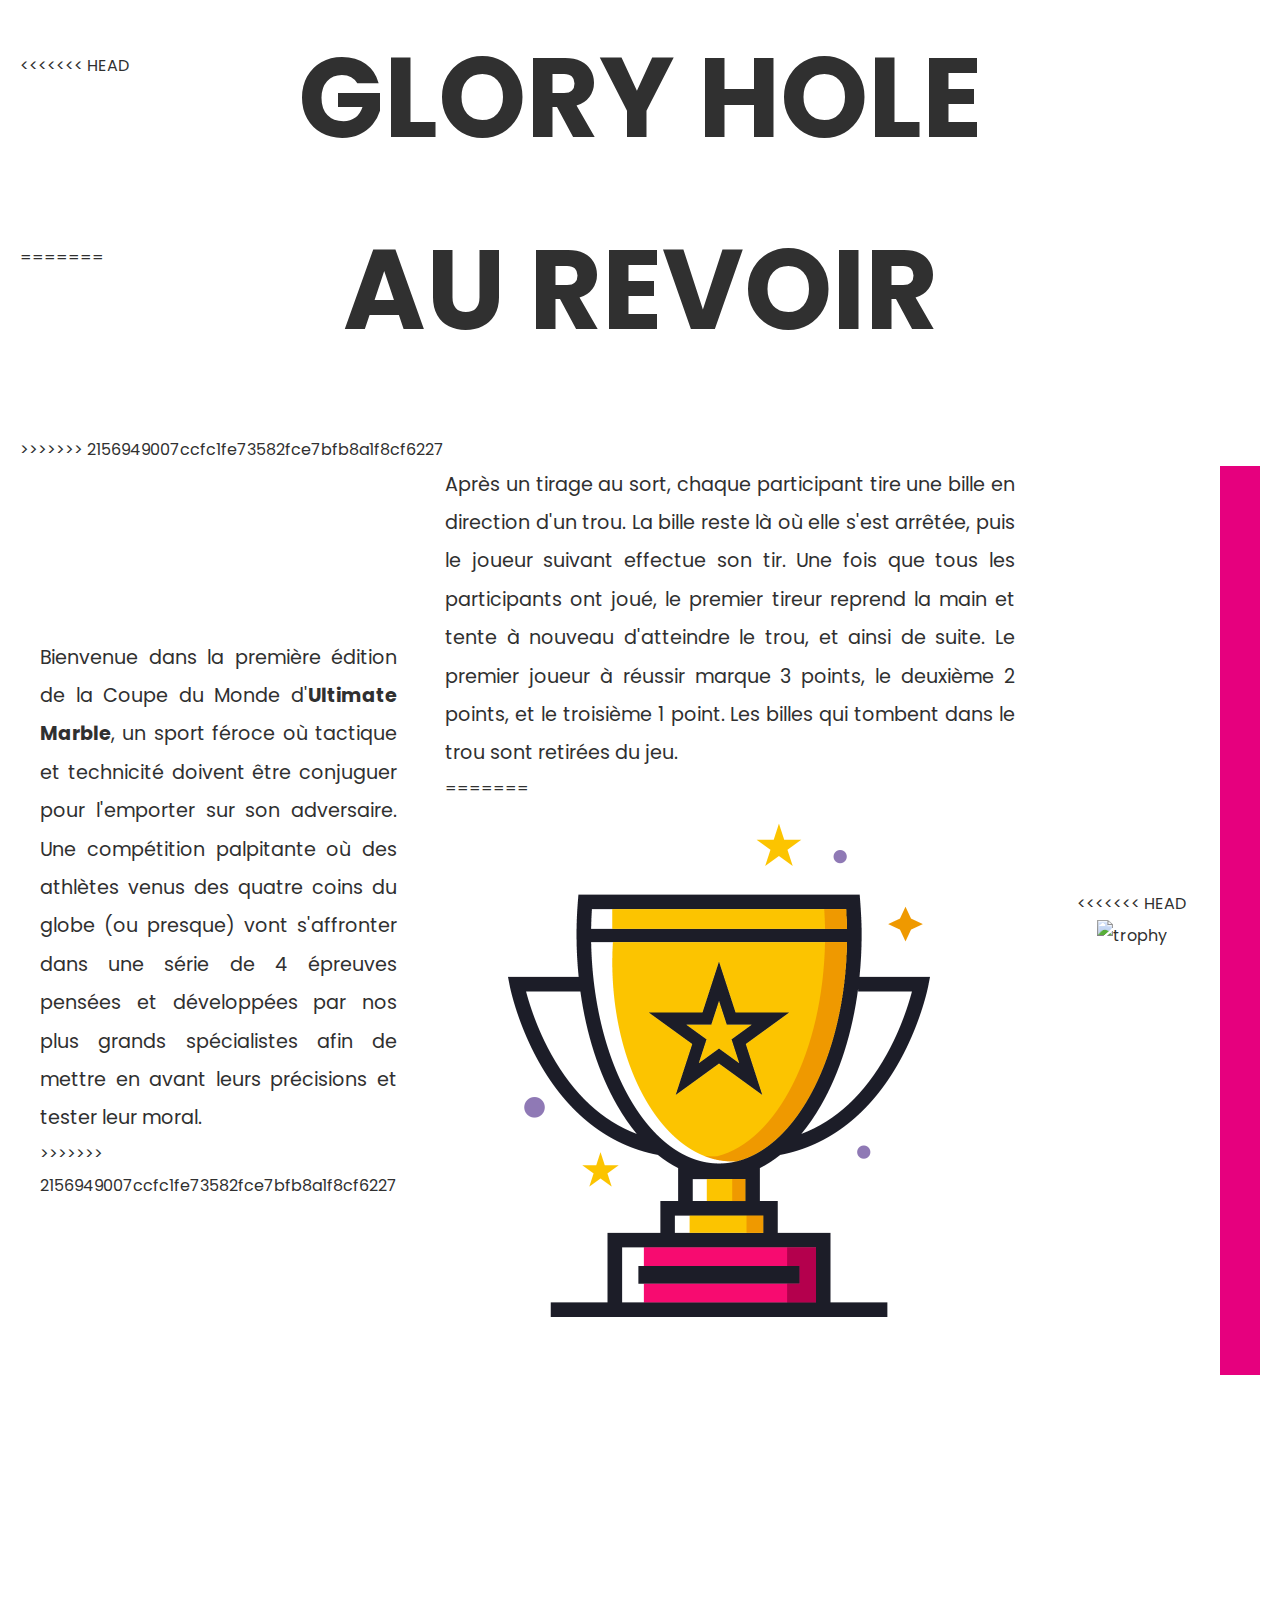
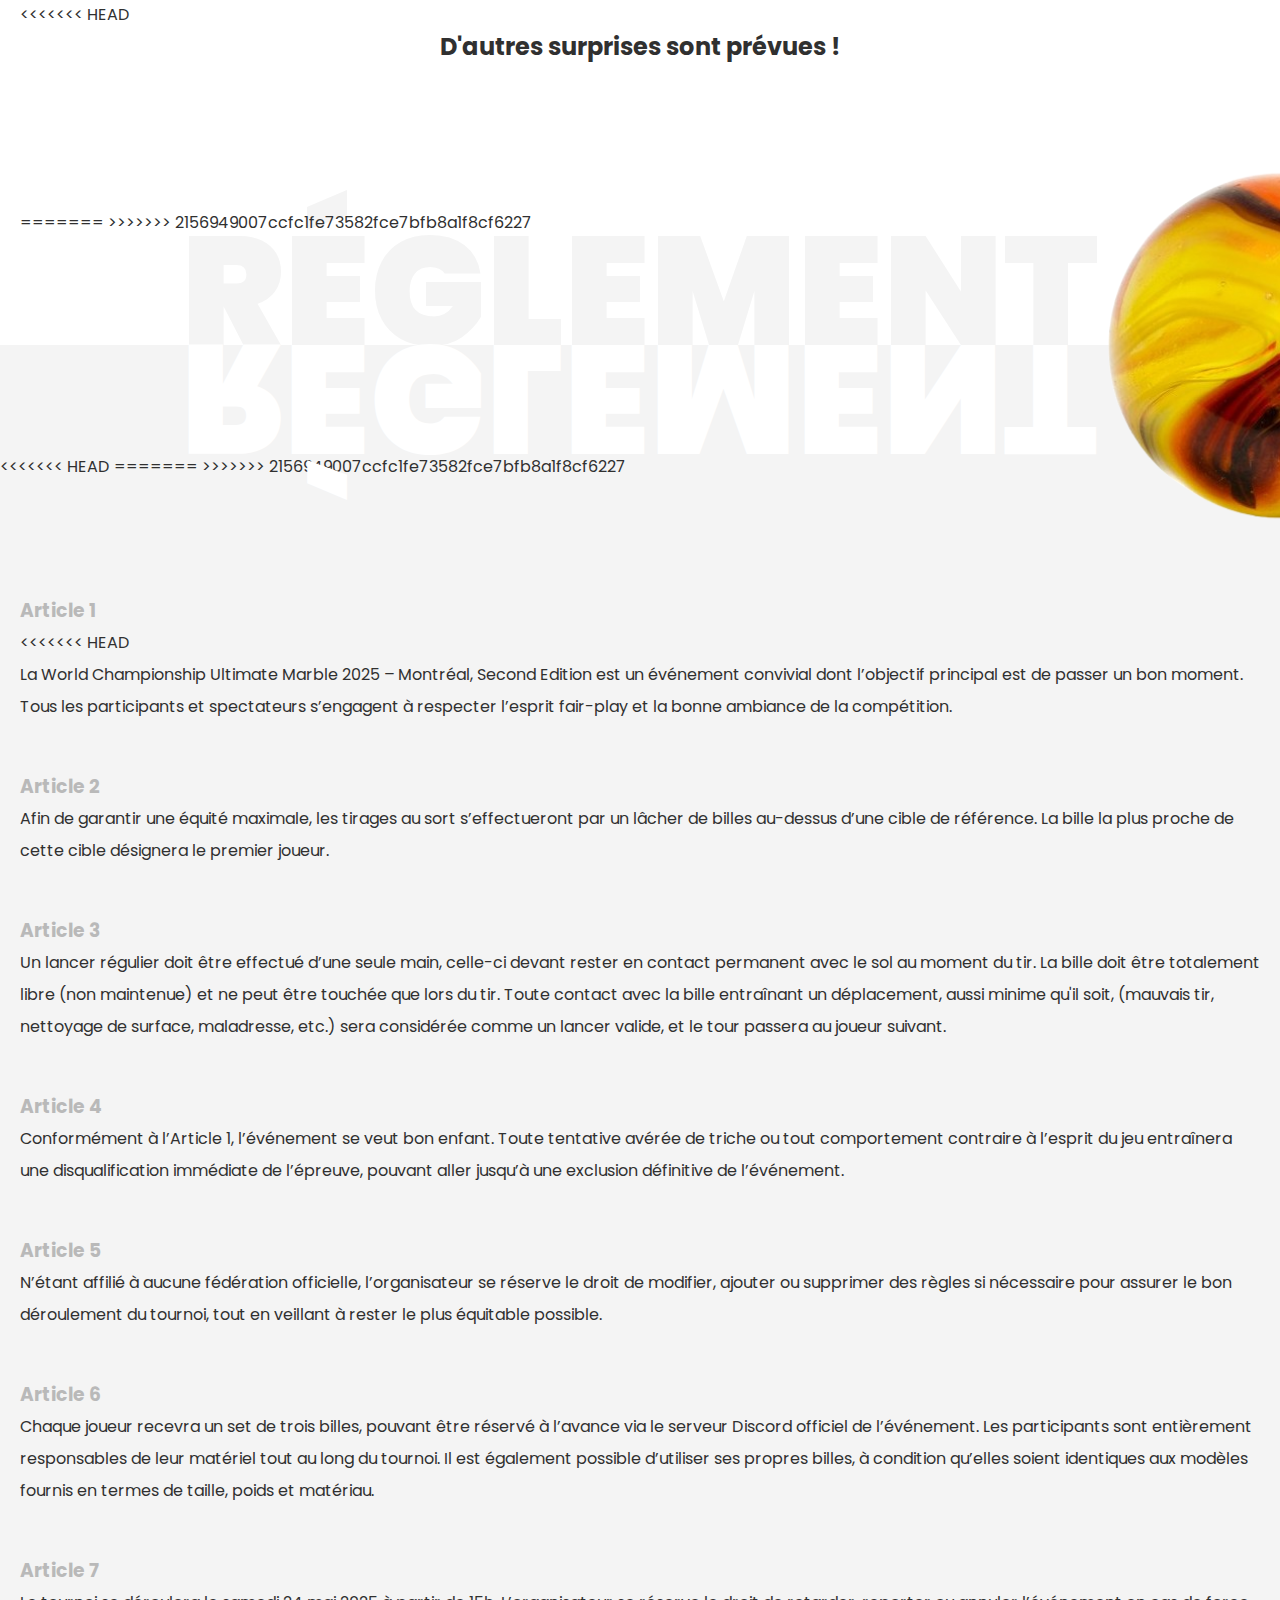
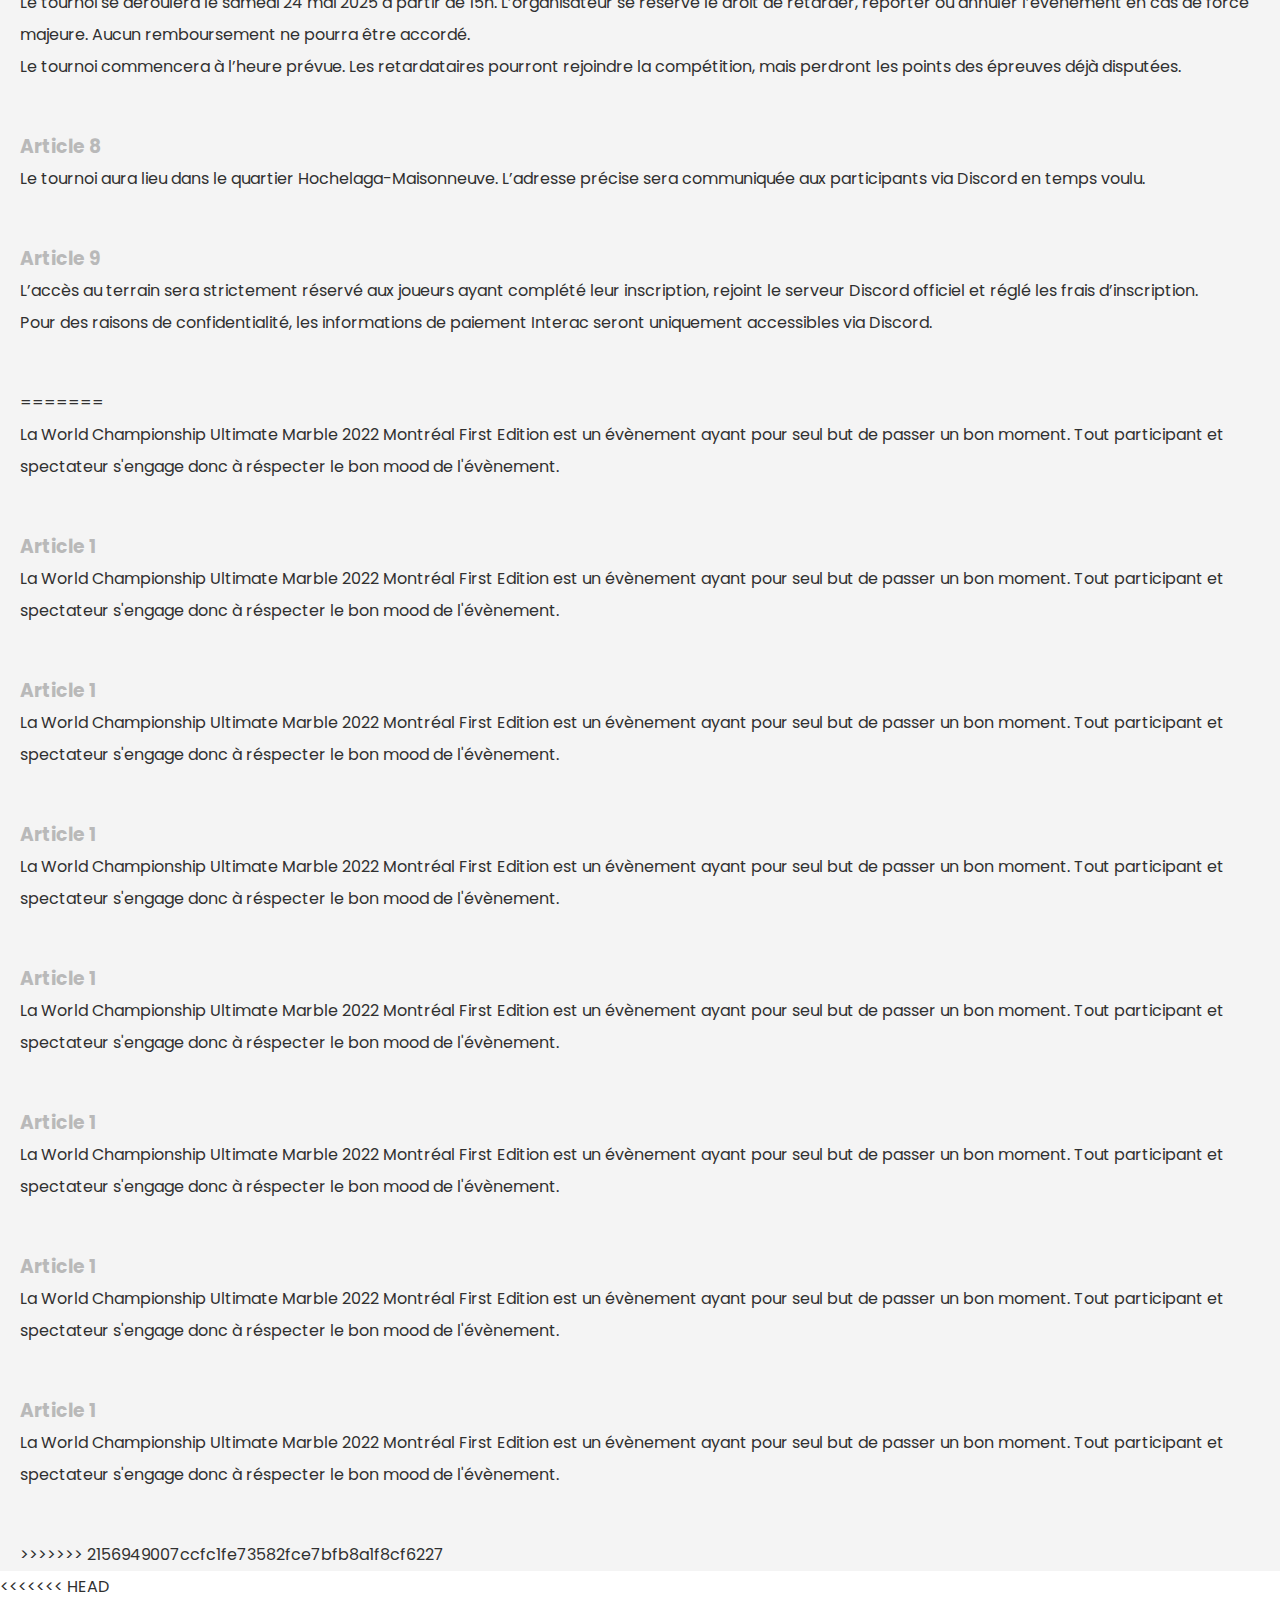
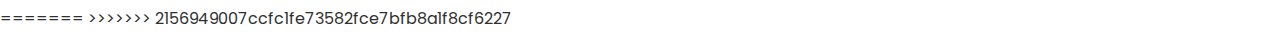
==== commit 750700b1: "Add files via upload" ====
--- a/index.html
+++ b/index.html
@@ -1,311 +1,572 @@
-<!DOCTYPE html>
-<!--[if lt IE 7]>      <html class="no-js lt-ie9 lt-ie8 lt-ie7"> <![endif]-->
-<!--[if IE 7]>         <html class="no-js lt-ie9 lt-ie8"> <![endif]-->
-<!--[if IE 8]>         <html class="no-js lt-ie9"> <![endif]-->
-<!--[if gt IE 8]>      <html class="no-js"> <!--<![endif]-->
-<html>
-
-<head>
-    <meta charset="utf-8">
-    <meta http-equiv="X-UA-Compatible" content="IE=edge">
-    <title></title>
-    <meta name="description" content="">
-    <meta name="viewport" content="width=device-width, initial-scale=1, maximum-scale=1">
-    <link href="https://fonts.googleapis.com/css2?family=Poppins:wght@400;700&display=swap" rel="stylesheet">
-    <link rel="stylesheet" href="style.css">
-</head>
-
-<body>
-
-
-    <div id="navigation-bar" class="full-width">
-        <nav id="top-nav-bar" class="container">
-            <a href="https://ultranawak.github.io/ultimate-marble" class="logo">LOGO RANDOM</a>
-            
-            <p class="hamburger" id="hamburger">&#9776;</p> <!-- Icône hamburger -->
-            <div class="menu" id="menu">
-                <a href="#invers">Déroulement</a>
-                <a href="#epreuves">Épreuves</a>
-                <a href="#reglement-page">Règlement</a>
-                <a id="participe" href="https://ultranawak.github.io/ultimate-marble/participate.html">Participer</a>
-            </div>
-        </nav>
-    </div>
-    
-
-    <header class="container" id="hero">
-        <div class="text">
-            <h1>Ultimate Marble 2022</h1>
-            <p>World Championship<br>Montréal First Edition</p>
-            <a href="#introduction" class="btn">Découvrir</a>
-        </div>
-        <div class="header-img">
-            <img src="header-marble.png" alt="Marbles">
-        </div>
-        </div>
-    </header>
-
-    <main>
-
-        <div id="introduction" class="intro container">
-
-            <div class="intro-img">
-                <img src="trophy.png" alt="trophy">
-            </div>
-            <div class="intro-text">
-                <p>Bienvenue dans la première édition de la Coupe du Monde d'<strong>Ultimate Marble</strong>, un sport
-                    féroce où
-                    tactique et technicité doivent être conjuguer pour l'emporter sur son adversaire. Une compétition
-                    palpitante où des athlètes venus des quatre coins du globe (ou presque) vont s'affronter dans une
-                    série de 4 épreuves pensées et développées par nos plus grands spécialistes afin de mettre en avant
-                    leurs précisions et tester leur moral.</p>
-
-            </div>
-
-        </div>
-
-        <div id="normal" class="diviseur full-width">
-            <h1>Déroulement</h1>
-        </div>
-
-        <section class="full-width">
-            <div id="invers" class="diviseur full-width">
-                <h1>Déroulement</h1>
-
-                <div class="cards">
-
-                    <div class="card">
-                        <div class="card-top">
-                            <h3>Phase N°01</h3>
-                            <h2>Free for All</h2>
-                            <p>Tous les participants jouent en même temps les 4 épreuves avec une seule bille afin de
-                                déterminer les 4 meilleurs joueurs qui formeront leur "équipe".</p>
-                        </div>
-                        <div class="card-bottom">
-                            <p>Alpha Beta Gamma</p>
-                        </div>
-                    </div>
-
-                    <div class="card">
-                        <div class="card-top">
-                            <h3>Phase N°01</h3>
-                            <h2>Free for All</h2>
-                            <p>Tous les participants jouent en même temps les 4 épreuves avec une seule bille afin de
-                                déterminer les 4 meilleurs joueurs qui formeront leur "équipe".</p>
-                        </div>
-                        <div class="card-bottom">
-                            <p>Alpha Beta Gamma</p>
-                        </div>
-                    </div>
-                    <div class="card">
-                        <div class="card-top">
-                            <h3>Phase N°01</h3>
-                            <h2>Free for All</h2>
-                            <p>Tous les participants jouent en même temps les 4 épreuves avec une seule bille afin de
-                                déterminer les 4 meilleurs joueurs qui formeront leur "équipe".</p>
-                        </div>
-                        <div class="card-bottom">
-                            <p>Alpha Beta Gamma</p>
-                        </div>
-                    </div>
-                </div>
-
-                
-        </section>
-
-        <section id="epreuves" class="games-explain container">
-
-            <img class="marble2" src="marble2-removebg-preview.png" alt="marble2">
-
-            <h1>Bonjour</h1>
-
-            <div class="games container left">
-
-                <div class="games-img">
-                    <img src="trophy.png" alt="trophy">
-                </div>
-                <div class="games-text">
-                    <p>Bienvenue dans la première édition de la Coupe du Monde d'<strong>Ultimate Marble</strong>, un
-                        sport
-                        féroce où
-                        tactique et technicité doivent être conjuguer pour l'emporter sur son adversaire. Une
-                        compétition
-                        palpitante où des athlètes venus des quatre coins du globe (ou presque) vont s'affronter dans
-                        une
-                        série de 4 épreuves pensées et développées par nos plus grands spécialistes afin de mettre en
-                        avant
-                        leurs précisions et tester leur moral.</p>
-
-                </div>
-
-            </div>
-
-            <h1>Au revoir</h1>
-
-            <div class="games container right">
-
-                <div class="games-img">
-                    <img src="trophy.png" alt="trophy">
-                </div>
-                <div class="games-text">
-                    <p>Bienvenue dans la première édition de la Coupe du Monde d'<strong>Ultimate Marble</strong>, un
-                        sport
-                        féroce où
-                        tactique et technicité doivent être conjuguer pour l'emporter sur son adversaire. Une
-                        compétition
-                        palpitante où des athlètes venus des quatre coins du globe (ou presque) vont s'affronter dans
-                        une
-                        série de 4 épreuves pensées et développées par nos plus grands spécialistes afin de mettre en
-                        avant
-                        leurs précisions et tester leur moral.</p>
-
-                </div>
-
-            </div>
-
-            <h1>Bonjour</h1>
-
-            <div class="games container left">
-
-                <div class="games-img">
-                    <img src="trophy.png" alt="trophy">
-                </div>
-                <div class="games-text">
-                    <p>Bienvenue dans la première édition de la Coupe du Monde d'<strong>Ultimate Marble</strong>, un
-                        sport
-                        féroce où
-                        tactique et technicité doivent être conjuguer pour l'emporter sur son adversaire. Une
-                        compétition
-                        palpitante où des athlètes venus des quatre coins du globe (ou presque) vont s'affronter dans
-                        une
-                        série de 4 épreuves pensées et développées par nos plus grands spécialistes afin de mettre en
-                        avant
-                        leurs précisions et tester leur moral.</p>
-
-                </div>
-
-            </div>
-
-            <h1>Au revoir</h1>
-
-            <div class="games container right">
-
-                <div class="games-img">
-                    <img src="trophy.png" alt="trophy">
-                </div>
-                <div class="games-text">
-                    <p>Bienvenue dans la première édition de la Coupe du Monde d'<strong>Ultimate Marble</strong>, un
-                        sport
-                        féroce où
-                        tactique et technicité doivent être conjuguer pour l'emporter sur son adversaire. Une
-                        compétition
-                        palpitante où des athlètes venus des quatre coins du globe (ou presque) vont s'affronter dans
-                        une
-                        série de 4 épreuves pensées et développées par nos plus grands spécialistes afin de mettre en
-                        avant
-                        leurs précisions et tester leur moral.</p>
-
-                </div>
-
-            </div>
-
-        </section>
-
-
-        <div id="normal" class="diviseur full-width">
-            <h1>Réglement</h1>
-        </div>
-
-
-
-        <section id="reglement-page" class="reglement-page full-width">
-
-            <img class="marble3" src="marble3-removebg-preview.png" alt="marble3">
-
-            <div id="invers2" class="diviseur full-width">
-                <h1>Réglement</h1>
-
-
-                
-
-                <div class="reglement container">
-
-
-
-                    <h3>Article 1</h3>
-                    <p>La World Championship Ultimate Marble 2022 Montréal First Edition est un évènement ayant pour
-                        seul but de passer un bon moment. Tout participant et spectateur s'engage donc à réspecter le
-                        bon mood de l'évènement.</p>
-
-                    <h3>Article 1</h3>
-                    <p>La World Championship Ultimate Marble 2022 Montréal First Edition est un évènement ayant pour
-                        seul but de passer un bon moment. Tout participant et spectateur s'engage donc à réspecter le
-                        bon mood de l'évènement.</p>
-                    <h3>Article 1</h3>
-                    <p>La World Championship Ultimate Marble 2022 Montréal First Edition est un évènement ayant pour
-                        seul but de passer un bon moment. Tout participant et spectateur s'engage donc à réspecter le
-                        bon mood de l'évènement.</p>
-
-                    <h3>Article 1</h3>
-                    <p>La World Championship Ultimate Marble 2022 Montréal First Edition est un évènement ayant pour
-                        seul but de passer un bon moment. Tout participant et spectateur s'engage donc à réspecter le
-                        bon mood de l'évènement.</p>
-                    <h3>Article 1</h3>
-                    <p>La World Championship Ultimate Marble 2022 Montréal First Edition est un évènement ayant pour
-                        seul but de passer un bon moment. Tout participant et spectateur s'engage donc à réspecter le
-                        bon mood de l'évènement.</p>
-
-                    <h3>Article 1</h3>
-                    <p>La World Championship Ultimate Marble 2022 Montréal First Edition est un évènement ayant pour
-                        seul but de passer un bon moment. Tout participant et spectateur s'engage donc à réspecter le
-                        bon mood de l'évènement.</p>
-                    <h3>Article 1</h3>
-                    <p>La World Championship Ultimate Marble 2022 Montréal First Edition est un évènement ayant pour
-                        seul but de passer un bon moment. Tout participant et spectateur s'engage donc à réspecter le
-                        bon mood de l'évènement.</p>
-
-                    <h3>Article 1</h3>
-                    <p>La World Championship Ultimate Marble 2022 Montréal First Edition est un évènement ayant pour
-                        seul but de passer un bon moment. Tout participant et spectateur s'engage donc à réspecter le
-                        bon mood de l'évènement.</p>
-                </div>
-
-
-
-        </section>
-
-
-    </main>
-
-    <script>document.addEventListener("DOMContentLoaded", function () {
-        const hamburger = document.getElementById("hamburger");
-        const menu = document.getElementById("menu");
-    
-        // Ouvre/ferme le menu au clic sur le bouton hamburger
-        hamburger.addEventListener("click", function () {
-            menu.classList.toggle("open");
-        });
-    
-        // Ferme le menu quand on clique sur un lien
-        document.querySelectorAll(".menu a").forEach(link => {
-            link.addEventListener("click", function () {
-                menu.classList.remove("open");
-            });
-        });
-    
-        // Ferme le menu si on clique en dehors
-        document.addEventListener("click", function (event) {
-            if (!menu.contains(event.target) && !hamburger.contains(event.target)) {
-                menu.classList.remove("open");
-            }
-        });
-    });
-    
-    
-    </script>
-
-
-
-</body>
-
+<!DOCTYPE html>
+<!--[if lt IE 7]>      <html class="no-js lt-ie9 lt-ie8 lt-ie7"> <![endif]-->
+<!--[if IE 7]>         <html class="no-js lt-ie9 lt-ie8"> <![endif]-->
+<!--[if IE 8]>         <html class="no-js lt-ie9"> <![endif]-->
+<!--[if gt IE 8]>      <html class="no-js"> <!--<![endif]-->
+<html>
+
+<head>
+    <meta charset="utf-8">
+    <meta http-equiv="X-UA-Compatible" content="IE=edge">
+<<<<<<< HEAD
+    <title>Ultimate Marble 2025</title>
+    <meta name="Bienvenue dans la seconde édition de la Coupe du Monde d'Ultimate Marble, un sport intense où tactique, précision et technicité seront maître mot pour pouvoir l'emporter sur vos adversaires. " content="Ultimate Marble Competition">
+    <meta name="viewport" content="width=device-width, initial-scale=1, maximum-scale=1">
+    <link href="https://fonts.googleapis.com/css2?family=Poppins:wght@400;700&display=swap" rel="stylesheet">
+    <link rel="stylesheet" href="css/style.css">
+=======
+    <title></title>
+    <meta name="description" content="">
+    <meta name="viewport" content="width=device-width, initial-scale=1, maximum-scale=1">
+    <link href="https://fonts.googleapis.com/css2?family=Poppins:wght@400;700&display=swap" rel="stylesheet">
+    <link rel="stylesheet" href="style.css">
+>>>>>>> 2156949007ccfc1fe73582fce7bfb8a1f8cf6227
+</head>
+
+<body>
+
+
+    <div id="navigation-bar" class="full-width">
+        <nav id="top-nav-bar" class="container">
+            <a href="https://ultranawak.github.io/ultimate-marble" class="logo">LOGO RANDOM</a>
+<<<<<<< HEAD
+
+=======
+            
+>>>>>>> 2156949007ccfc1fe73582fce7bfb8a1f8cf6227
+            <p class="hamburger" id="hamburger">&#9776;</p> <!-- Icône hamburger -->
+            <div class="menu" id="menu">
+                <a href="#invers">Déroulement</a>
+                <a href="#epreuves">Épreuves</a>
+                <a href="#reglement-page">Règlement</a>
+                <a id="participe" href="https://ultranawak.github.io/ultimate-marble/participate.html">Participer</a>
+            </div>
+        </nav>
+    </div>
+<<<<<<< HEAD
+
+
+    <header class="container" id="hero">
+        <div class="text">
+            <h1>Ultimate Marble 2025</h1>
+            <p>World Championship<br>Montréal Second Edition</p>
+=======
+    
+
+    <header class="container" id="hero">
+        <div class="text">
+            <h1>Ultimate Marble 2022</h1>
+            <p>World Championship<br>Montréal First Edition</p>
+>>>>>>> 2156949007ccfc1fe73582fce7bfb8a1f8cf6227
+            <a href="#introduction" class="btn">Découvrir</a>
+        </div>
+        <div class="header-img">
+            <img src="header-marble.png" alt="Marbles">
+        </div>
+<<<<<<< HEAD
+
+
+
+
+    </header>
+
+    <main>
+        <h2 style="padding-top: 5rem;">24 Mai 2025 - 15:00 - Hochelaga</h2>
+        <div class="timebox">
+
+            <div class="time">
+                <h2 id="days">00</h2>
+                <p>Days</p>
+            </div>
+            <div class="time">
+                <h2 id="hours">00</h2>
+                <p>Hours</p>
+            </div>
+            <div class="time">
+                <h2 id="minutes">00</h2>
+                <p>Minutes</p>
+            </div>
+            <div class="time">
+                <h2 id="seconds">00</h2>
+                <p>Seconds</p>
+            </div>
+        </div>
+=======
+        </div>
+    </header>
+
+    <main>
+>>>>>>> 2156949007ccfc1fe73582fce7bfb8a1f8cf6227
+
+        <div id="introduction" class="intro container">
+
+            <div class="intro-img">
+                <img src="trophy.png" alt="trophy">
+            </div>
+            <div class="intro-text">
+<<<<<<< HEAD
+                <p>Bienvenue dans la seconde édition de la Coupe du Monde d'<strong>Ultimate Marble</strong>, un sport
+                    intense où tactique, précision et technicité seront maître mot pour pouvoir l'emporter sur vos adversaires. <br>Plongez au cœur d’une compétition palpitante, où des athlètes venus des quatre coins du globe (ou presque) s’affronteront à travers une série d’épreuves soigneusement conçues par nos meilleurs spécialistes. Précision, stratégie et mental d’acier seront mis à rude épreuve. <br>Osez défier le Grand Champion 2022, Pascal, et tentez de décrocher le titre suprême !</p>
+=======
+                <p>Bienvenue dans la première édition de la Coupe du Monde d'<strong>Ultimate Marble</strong>, un sport
+                    féroce où
+                    tactique et technicité doivent être conjuguer pour l'emporter sur son adversaire. Une compétition
+                    palpitante où des athlètes venus des quatre coins du globe (ou presque) vont s'affronter dans une
+                    série de 4 épreuves pensées et développées par nos plus grands spécialistes afin de mettre en avant
+                    leurs précisions et tester leur moral.</p>
+>>>>>>> 2156949007ccfc1fe73582fce7bfb8a1f8cf6227
+
+            </div>
+
+        </div>
+
+        <div id="normal" class="diviseur full-width">
+            <h1>Déroulement</h1>
+        </div>
+
+        <section class="full-width">
+            <div id="invers" class="diviseur full-width">
+                <h1>Déroulement</h1>
+
+                <div class="cards">
+
+                    <div class="card">
+                        <div class="card-top">
+                            <h3>Phase N°01</h3>
+                            <h2>Free for All</h2>
+<<<<<<< HEAD
+                            <p>Tous les participants s’affrontent lors de mini-jeux avec une seule bille. À l’issue de cette phase, les 4 meilleurs joueurs gagnent le privilège de former leur équipe.</p>
+                        </div>
+
+=======
+                            <p>Tous les participants jouent en même temps les 4 épreuves avec une seule bille afin de
+                                déterminer les 4 meilleurs joueurs qui formeront leur "équipe".</p>
+                        </div>
+                        <div class="card-bottom">
+                            <p>Alpha Beta Gamma</p>
+                        </div>
+>>>>>>> 2156949007ccfc1fe73582fce7bfb8a1f8cf6227
+                    </div>
+
+                    <div class="card">
+                        <div class="card-top">
+<<<<<<< HEAD
+                            <h3>Phase N°02</h3>
+                            <h2>Phase de Poule</h2>
+                            <p>En auto-arbitrage, les membres de chaque équipe se défient entre eux sur l’ensemble du parcours. Seuls les meilleurs accéderont à la grande finale.</p>
+                        </div>
+
+                    </div>
+
+                    <div class="card">
+                        <div class="card-top">
+                            <h3>Phase N°03</h3>
+                            <h2>Grande finale</h2>
+                            <p>Les finalistes s’affrontent une dernière fois sur le parcours avec de nouvelles règles pour désigner le grand champion de l’année 2025.</p>
+                        </div>
+
+                    </div>
+
+
+
+
+                </div>
+            </div>
+
+
+=======
+                            <h3>Phase N°01</h3>
+                            <h2>Free for All</h2>
+                            <p>Tous les participants jouent en même temps les 4 épreuves avec une seule bille afin de
+                                déterminer les 4 meilleurs joueurs qui formeront leur "équipe".</p>
+                        </div>
+                        <div class="card-bottom">
+                            <p>Alpha Beta Gamma</p>
+                        </div>
+                    </div>
+                    <div class="card">
+                        <div class="card-top">
+                            <h3>Phase N°01</h3>
+                            <h2>Free for All</h2>
+                            <p>Tous les participants jouent en même temps les 4 épreuves avec une seule bille afin de
+                                déterminer les 4 meilleurs joueurs qui formeront leur "équipe".</p>
+                        </div>
+                        <div class="card-bottom">
+                            <p>Alpha Beta Gamma</p>
+                        </div>
+                    </div>
+                </div>
+
+                
+>>>>>>> 2156949007ccfc1fe73582fce7bfb8a1f8cf6227
+        </section>
+
+        <section id="epreuves" class="games-explain container">
+
+            <img class="marble2" src="marble2-removebg-preview.png" alt="marble2">
+
+<<<<<<< HEAD
+            <h1>THE WALL</h1>
+=======
+            <h1>Bonjour</h1>
+>>>>>>> 2156949007ccfc1fe73582fce7bfb8a1f8cf6227
+
+            <div class="games container left">
+
+                <div class="games-img">
+<<<<<<< HEAD
+                    <img src="/img/wall.png" alt="trophy">
+                </div>
+                <div class="games-text">
+                    <p>Après un tirage au sort, chaque participant lance à tour de rôle sa billes de manière
+                        réglementaire (voir <a href="#reglement-page">règlement</a>) depuis la ligne de départ en
+                        direction d'un mur. Les billes tirées restent en place. Si une bille touche le mur, elle est
+                        éliminée et est retirée du jeu.
+                        <br><br>
+                        À l’issue des lancers, le participant dont la bille est la plus proche du mur remporte 1 point.
+                        Le jeu se déroule en trois manches.
+=======
+                    <img src="trophy.png" alt="trophy">
+                </div>
+                <div class="games-text">
+                    <p>Bienvenue dans la première édition de la Coupe du Monde d'<strong>Ultimate Marble</strong>, un
+                        sport
+                        féroce où
+                        tactique et technicité doivent être conjuguer pour l'emporter sur son adversaire. Une
+                        compétition
+                        palpitante où des athlètes venus des quatre coins du globe (ou presque) vont s'affronter dans
+                        une
+                        série de 4 épreuves pensées et développées par nos plus grands spécialistes afin de mettre en
+                        avant
+                        leurs précisions et tester leur moral.</p>
+
+>>>>>>> 2156949007ccfc1fe73582fce7bfb8a1f8cf6227
+                </div>
+
+            </div>
+
+<<<<<<< HEAD
+            <h1>Curling</h1>
+=======
+            <h1>Au revoir</h1>
+>>>>>>> 2156949007ccfc1fe73582fce7bfb8a1f8cf6227
+
+            <div class="games container right">
+
+                <div class="games-img">
+<<<<<<< HEAD
+                    <img src="/img/curling.png" alt="trophy">
+                </div>
+                <div class="games-text">
+
+
+                    <p>Après un tirage au sort, chaque participant lance à tour de rôle une bille en direction d'une
+                        cible. Les billes restent en place puis un nouveau tir est effectué.
+                        <br><br>
+                        Après trois rounds, le participant dont la bille est la plus proche du centre de la cible
+                        remporte 3 points. Les collisions sont encouragées.
+                    </p>
+=======
+                    <img src="trophy.png" alt="trophy">
+                </div>
+                <div class="games-text">
+                    <p>Bienvenue dans la première édition de la Coupe du Monde d'<strong>Ultimate Marble</strong>, un
+                        sport
+                        féroce où
+                        tactique et technicité doivent être conjuguer pour l'emporter sur son adversaire. Une
+                        compétition
+                        palpitante où des athlètes venus des quatre coins du globe (ou presque) vont s'affronter dans
+                        une
+                        série de 4 épreuves pensées et développées par nos plus grands spécialistes afin de mettre en
+                        avant
+                        leurs précisions et tester leur moral.</p>
+>>>>>>> 2156949007ccfc1fe73582fce7bfb8a1f8cf6227
+
+                </div>
+
+            </div>
+
+<<<<<<< HEAD
+            <h1>Sniper</h1>
+=======
+            <h1>Bonjour</h1>
+>>>>>>> 2156949007ccfc1fe73582fce7bfb8a1f8cf6227
+
+            <div class="games container left">
+
+                <div class="games-img">
+<<<<<<< HEAD
+                    <img src="/img/sniper.png" alt="trophy">
+                </div>
+                <div class="games-text">
+                    <p>Chacun son tour, chaque participant tire ses 3 billes l'une après les autres en direction d'un
+                        <i>calot</i> (une grosse bille). Chaque impact remporte 1 point.</p>
+=======
+                    <img src="trophy.png" alt="trophy">
+                </div>
+                <div class="games-text">
+                    <p>Bienvenue dans la première édition de la Coupe du Monde d'<strong>Ultimate Marble</strong>, un
+                        sport
+                        féroce où
+                        tactique et technicité doivent être conjuguer pour l'emporter sur son adversaire. Une
+                        compétition
+                        palpitante où des athlètes venus des quatre coins du globe (ou presque) vont s'affronter dans
+                        une
+                        série de 4 épreuves pensées et développées par nos plus grands spécialistes afin de mettre en
+                        avant
+                        leurs précisions et tester leur moral.</p>
+
+>>>>>>> 2156949007ccfc1fe73582fce7bfb8a1f8cf6227
+                </div>
+
+            </div>
+
+<<<<<<< HEAD
+            <h1>Glory Hole</h1>
+=======
+            <h1>Au revoir</h1>
+>>>>>>> 2156949007ccfc1fe73582fce7bfb8a1f8cf6227
+
+            <div class="games container right">
+
+                <div class="games-img">
+<<<<<<< HEAD
+                    <img src="/img/glory.png" alt="trophy">
+                </div>
+                <div class="games-text">
+                    <p>Après un tirage au sort, chaque participant tire une bille en direction d'un trou. La bille reste
+                        là où elle s'est arrêtée, puis le joueur suivant effectue son tir. Une fois que tous les
+                        participants ont joué, le premier tireur reprend la main et tente à nouveau d'atteindre le trou,
+                        et ainsi de suite.
+                        Le premier joueur à réussir marque 3 points, le deuxième 2 points, et le troisième 1 point. Les
+                        billes qui tombent dans le trou sont retirées du jeu.</p>
+                    </p>
+=======
+                    <img src="trophy.png" alt="trophy">
+                </div>
+                <div class="games-text">
+                    <p>Bienvenue dans la première édition de la Coupe du Monde d'<strong>Ultimate Marble</strong>, un
+                        sport
+                        féroce où
+                        tactique et technicité doivent être conjuguer pour l'emporter sur son adversaire. Une
+                        compétition
+                        palpitante où des athlètes venus des quatre coins du globe (ou presque) vont s'affronter dans
+                        une
+                        série de 4 épreuves pensées et développées par nos plus grands spécialistes afin de mettre en
+                        avant
+                        leurs précisions et tester leur moral.</p>
+>>>>>>> 2156949007ccfc1fe73582fce7bfb8a1f8cf6227
+
+                </div>
+
+            </div>
+
+<<<<<<< HEAD
+            <h2 style="padding-bottom: 9rem;">D'autres surprises sont prévues !</h2>
+
+=======
+>>>>>>> 2156949007ccfc1fe73582fce7bfb8a1f8cf6227
+        </section>
+
+
+        <div id="normal" class="diviseur full-width">
+            <h1>Réglement</h1>
+        </div>
+
+
+
+        <section id="reglement-page" class="reglement-page full-width">
+
+            <img class="marble3" src="marble3-removebg-preview.png" alt="marble3">
+
+            <div id="invers2" class="diviseur full-width">
+                <h1>Réglement</h1>
+
+
+<<<<<<< HEAD
+
+=======
+                
+>>>>>>> 2156949007ccfc1fe73582fce7bfb8a1f8cf6227
+
+                <div class="reglement container">
+
+
+
+                    <h3>Article 1</h3>
+<<<<<<< HEAD
+                    <p>La World Championship Ultimate Marble 2025 – Montréal, Second Edition est un événement convivial dont l’objectif principal est de passer un bon moment. Tous les participants et spectateurs s’engagent à respecter l’esprit fair-play et la bonne ambiance de la compétition.</p>
+
+                    <h3>Article 2</h3>
+                    <p>Afin de garantir une équité maximale, les tirages au sort s’effectueront par un lâcher de billes au-dessus d’une cible de référence. La bille la plus proche de cette cible désignera le premier joueur.</p>
+
+                    <h3>Article 3</h3>
+                    <p>Un lancer régulier doit être effectué d’une seule main, celle-ci devant rester en contact permanent avec le sol au moment du tir. La bille doit être totalement libre (non maintenue) et ne peut être touchée que lors du tir. Toute contact avec la bille entraînant un déplacement, aussi minime qu'il soit, (mauvais tir, nettoyage de surface, maladresse, etc.) sera considérée comme un lancer valide, et le tour passera au joueur suivant.</p>
+
+                    <h3>Article 4</h3>
+                    <p>Conformément à l’Article 1, l’événement se veut bon enfant. Toute tentative avérée de triche ou tout comportement contraire à l’esprit du jeu entraînera une disqualification immédiate de l’épreuve, pouvant aller jusqu’à une exclusion définitive de l’événement.</p>
+
+                    <h3>Article 5</h3>
+                    <p>N’étant affilié à aucune fédération officielle, l’organisateur se réserve le droit de modifier, ajouter ou supprimer des règles si nécessaire pour assurer le bon déroulement du tournoi, tout en veillant à rester le plus équitable possible.</p>
+
+                    <h3>Article 6</h3>
+                    <p>Chaque joueur recevra un set de trois billes, pouvant être réservé à l’avance via le serveur Discord officiel de l’événement. Les participants sont entièrement responsables de leur matériel tout au long du tournoi. Il est également possible d’utiliser ses propres billes, à condition qu’elles soient identiques aux modèles fournis en termes de taille, poids et matériau.</p>
+
+                    <h3>Article 7</h3>
+                    <p>Le tournoi se déroulera le samedi 24 mai 2025 à partir de 15h. L’organisateur se réserve le droit de retarder, reporter ou annuler l’événement en cas de force majeure. Aucun remboursement ne pourra être accordé.
+<br>
+                        Le tournoi commencera à l’heure prévue. Les retardataires pourront rejoindre la compétition, mais perdront les points des épreuves déjà disputées.</p>
+
+                    <h3>Article 8</h3>
+                    <p>Le tournoi aura lieu dans le quartier Hochelaga-Maisonneuve. L’adresse précise sera communiquée aux participants via Discord en temps voulu.</p>
+
+                    <h3>Article 9</h3>
+                  <p>L’accès au terrain sera strictement réservé aux joueurs ayant complété leur inscription, rejoint le serveur Discord officiel et réglé les frais d’inscription.
+<br>
+Pour des raisons de confidentialité, les informations de paiement Interac seront uniquement accessibles via Discord.</p>
+=======
+                    <p>La World Championship Ultimate Marble 2022 Montréal First Edition est un évènement ayant pour
+                        seul but de passer un bon moment. Tout participant et spectateur s'engage donc à réspecter le
+                        bon mood de l'évènement.</p>
+
+                    <h3>Article 1</h3>
+                    <p>La World Championship Ultimate Marble 2022 Montréal First Edition est un évènement ayant pour
+                        seul but de passer un bon moment. Tout participant et spectateur s'engage donc à réspecter le
+                        bon mood de l'évènement.</p>
+                    <h3>Article 1</h3>
+                    <p>La World Championship Ultimate Marble 2022 Montréal First Edition est un évènement ayant pour
+                        seul but de passer un bon moment. Tout participant et spectateur s'engage donc à réspecter le
+                        bon mood de l'évènement.</p>
+
+                    <h3>Article 1</h3>
+                    <p>La World Championship Ultimate Marble 2022 Montréal First Edition est un évènement ayant pour
+                        seul but de passer un bon moment. Tout participant et spectateur s'engage donc à réspecter le
+                        bon mood de l'évènement.</p>
+                    <h3>Article 1</h3>
+                    <p>La World Championship Ultimate Marble 2022 Montréal First Edition est un évènement ayant pour
+                        seul but de passer un bon moment. Tout participant et spectateur s'engage donc à réspecter le
+                        bon mood de l'évènement.</p>
+
+                    <h3>Article 1</h3>
+                    <p>La World Championship Ultimate Marble 2022 Montréal First Edition est un évènement ayant pour
+                        seul but de passer un bon moment. Tout participant et spectateur s'engage donc à réspecter le
+                        bon mood de l'évènement.</p>
+                    <h3>Article 1</h3>
+                    <p>La World Championship Ultimate Marble 2022 Montréal First Edition est un évènement ayant pour
+                        seul but de passer un bon moment. Tout participant et spectateur s'engage donc à réspecter le
+                        bon mood de l'évènement.</p>
+
+                    <h3>Article 1</h3>
+                    <p>La World Championship Ultimate Marble 2022 Montréal First Edition est un évènement ayant pour
+                        seul but de passer un bon moment. Tout participant et spectateur s'engage donc à réspecter le
+                        bon mood de l'évènement.</p>
+>>>>>>> 2156949007ccfc1fe73582fce7bfb8a1f8cf6227
+                </div>
+
+
+
+        </section>
+
+<<<<<<< HEAD
+        <footer></footer>
+
+=======
+>>>>>>> 2156949007ccfc1fe73582fce7bfb8a1f8cf6227
+
+    </main>
+
+    <script>document.addEventListener("DOMContentLoaded", function () {
+<<<<<<< HEAD
+            const hamburger = document.getElementById("hamburger");
+            const menu = document.getElementById("menu");
+
+            // Ouvre/ferme le menu au clic sur le bouton hamburger
+            hamburger.addEventListener("click", function () {
+                menu.classList.toggle("open");
+            });
+
+            // Ferme le menu quand on clique sur un lien
+            document.querySelectorAll(".menu a").forEach(link => {
+                link.addEventListener("click", function () {
+                    menu.classList.remove("open");
+                });
+            });
+
+            // Ferme le menu si on clique en dehors
+            document.addEventListener("click", function (event) {
+                if (!menu.contains(event.target) && !hamburger.contains(event.target)) {
+                    menu.classList.remove("open");
+                }
+            });
+        });
+
+        document.addEventListener("DOMContentLoaded", function () {
+        const Days = document.getElementById('days');
+        const Hours = document.getElementById('hours');
+        const Minutes = document.getElementById('minutes');
+        const Seconds = document.getElementById('seconds');
+        const countdown = document.getElementById('countdown');
+        const expiredMessage = document.getElementById('expired-message');
+
+        const targetDate = new Date("May 24, 2025 15:00:00").getTime();
+
+        function timer() {
+            const currentDate = new Date().getTime();
+            const distance = targetDate - currentDate;
+
+            if (distance > 0) {
+                const days = Math.floor(distance / (1000 * 60 * 60 * 24));
+                const hours = Math.floor((distance % (1000 * 60 * 60 * 24)) / (1000 * 60 * 60));
+                const minutes = Math.floor((distance % (1000 * 60 * 60)) / (1000 * 60));
+                const seconds = Math.floor((distance % (1000 * 60)) / 1000);
+
+                Days.innerHTML = days.toString().padStart(2, "0");
+                Hours.innerHTML = hours.toString().padStart(2, "0");
+                Minutes.innerHTML = minutes.toString().padStart(2, "0");
+                Seconds.innerHTML = seconds.toString().padStart(2, "0");
+            } else {
+                clearInterval(timerInterval);
+                countdown.style.display = "none";
+                expiredMessage.style.display = "block";
+            }
+        }
+
+        const timerInterval = setInterval(timer, 1000);
+        timer(); // Appel initial pour éviter un délai d'une seconde avant l'affichage
+    });
+
+
+=======
+        const hamburger = document.getElementById("hamburger");
+        const menu = document.getElementById("menu");
+    
+        // Ouvre/ferme le menu au clic sur le bouton hamburger
+        hamburger.addEventListener("click", function () {
+            menu.classList.toggle("open");
+        });
+    
+        // Ferme le menu quand on clique sur un lien
+        document.querySelectorAll(".menu a").forEach(link => {
+            link.addEventListener("click", function () {
+                menu.classList.remove("open");
+            });
+        });
+    
+        // Ferme le menu si on clique en dehors
+        document.addEventListener("click", function (event) {
+            if (!menu.contains(event.target) && !hamburger.contains(event.target)) {
+                menu.classList.remove("open");
+            }
+        });
+    });
+    
+    
+>>>>>>> 2156949007ccfc1fe73582fce7bfb8a1f8cf6227
+    </script>
+
+
+
+
+</body>
+
 </html>--- a/css/style.css
+++ b/css/style.css
@@ -0,0 +1,467 @@
+* {
+    margin: 0;
+    padding: 0;
+    box-sizing: border-box;
+    scroll-behavior: smooth;
+
+}
+
+body {
+    font-family: 'Poppins', sans-serif;
+    line-height: 2em;
+    color: #303030;
+}
+
+.full-width {
+    width: 100%;
+    background-color: #f4f4f4;
+}
+
+.container {
+    max-width: 1410px;
+    padding: 0 20px;
+    margin: 0 auto;
+}
+
+#top-nav-bar {
+    display: flex;
+    flex-direction: row;
+    justify-content: space-between;
+    padding-top: 3em;
+    padding-bottom: 3em;
+}
+
+.logo {
+    font-size: 3em;
+    font-weight: 700;
+    color: #E6007E;
+}
+
+nav a {
+    font-size: 1.4em;
+    text-decoration: none;
+    color: #303030;
+    margin-left: 20px;
+    font-weight: 550;
+}
+
+
+
+#participe {
+    padding: 0.5em 2em;
+    background-color: #E6007E;
+    border-radius: 2em;
+    color: white;
+}
+
+header {
+    display: flex;
+    align-items: center;
+    justify-content: space-between;
+    height: 55vh;
+}
+
+.text {
+    max-width: 30%;
+}
+
+.text h1 {
+    font-size: 6rem;
+    font-weight: 700;
+    line-height: 0.8em;
+    text-transform: uppercase;
+}
+
+
+.text p {
+    font-size: 2rem;
+    margin: 20px 0;
+}
+
+.btn {
+    background: #E6007E;
+    color: white;
+    padding: 10px 30px;
+    font-size: 1em;
+    font-weight: 600;
+    border-radius: 3em;
+    text-decoration: none;
+    display: inline-block;
+    margin-top: 20px;
+}
+
+.image img {
+    max-width: 100%;
+    height: auto;
+}
+
+.header-img {
+    right: 0;
+    z-index: -1;
+}
+
+
+
+.intro {
+    max-width: 1410px;
+    display: flex;
+    align-items: center;
+    flex-direction: row;
+    justify-content: center;
+    margin: 0em auto 5em;
+    gap: 3em;
+}
+
+.intro-img {
+    width: 40%;
+    text-align: center;
+}
+
+.intro-img img {
+    width: 80%;
+}
+
+.intro-text {
+    width: 60%;
+}
+
+.intro-text p {
+    font-size: 1.2em;
+    line-height: 2em;
+    text-align: justify;
+}
+
+.diviseur h1 {
+    text-align: center;
+    text-transform: uppercase;
+    font-weight: 900;
+    font-size: 12vw;
+    padding: 0 !important;
+    line-height: 0.69;
+    user-select: none;
+    /* Désactive la sélection */
+    -webkit-user-select: none;
+    -moz-user-select: none;
+    -ms-user-select: none;
+    pointer-events: none;
+    /* Désactive les interactions avec la souris */
+}
+
+#normal {
+    background-color: white;
+
+}
+
+#normal h1 {
+
+    background: transparent;
+    color: #f4f4f4;
+    padding: 0;
+    user-select: none;
+    /* Désactive la sélection */
+    -webkit-user-select: none;
+    -moz-user-select: none;
+    -ms-user-select: none;
+    pointer-events: none;
+    /* Désactive les interactions avec la souris */
+
+}
+
+#invers {
+    background: url('/img/marble1-removebg-preview.png') no-repeat 79% center fixed;
+    background-size: auto 30%;
+    position: relative;
+    z-index: 1;
+    overflow: visible;
+}
+
+#invers h1 {
+    transform: scaleY(-1);
+    color: white;
+}
+
+.cards {
+    display: flex;
+    margin: auto;
+    max-width: 1000px;
+    flex-direction: row;
+    justify-content: center;
+    align-items: center;
+    gap: 3em;
+    padding: 2em;
+    padding-top: 5rem;
+    padding-bottom: 10rem;
+}
+
+.card {
+    flex-direction: column;
+    justify-content: center;
+    align-items: center;
+    box-shadow: rgba(0, 0, 0, 0.1) 0px 10px 15px -3px, rgba(0, 0, 0, 0.05) 0px 4px 6px -2px;
+    border-radius: 2em;
+}
+
+.card-top {
+    background: white;
+    border-radius: 2em 2em 0 0;
+    padding: 2em 2em 2em;
+}
+
+.card-bottom {
+    color: white;
+    background: #E6007E;
+    border-radius: 0 0 2em 2em;
+    padding: 2em;
+    text-align: center;
+}
+
+h2 {
+    color: #303030;
+    text-align: center;
+    padding-bottom: 1em;
+}
+
+h3 {
+    text-align: center;
+    color: #b9b9b9;
+
+}
+
+
+
+
+
+.games-explain {
+    padding-top: 10em;
+    position: relative;
+}
+
+.games-explain h1 {
+    font-size: 7rem;
+    text-align: center;
+    padding-bottom: 8rem;
+    color: #303030;
+    text-transform: uppercase;
+}
+
+.games {
+    max-width: 1410px;
+    display: flex;
+    align-items: center;
+    flex-direction: row;
+    justify-content: center;
+    margin: 0em auto 14em;
+    gap: 3em;
+}
+
+.games-img {
+    width: 50%;
+    text-align: center;
+}
+
+.games-img img {
+    width: 80%;
+}
+
+.games-text {
+    width: 50%;
+}
+
+.games-text p {
+    font-size: 1.2em;
+    line-height: 2em;
+    text-align: justify;
+}
+
+.left {
+    flex-direction: row;
+    border-left-style: solid;
+    border-color: #E6007E;
+    border-width: 40px;
+}
+
+.right {
+    flex-direction: row-reverse;
+    border-right-style: solid;
+    border-color: #E6007E;
+    border-width: 40px;
+}
+
+.games:last-child {
+    margin: 0em auto 5em;
+}
+
+.reglement-page {
+    position: relative;
+}
+
+.marble2 {
+    position: absolute;
+    width: 20%;
+    /* Ajuste la taille selon le viewport */
+    max-width: 100%;
+    min-width: 20%;
+    left: 0;
+    /* Ajuste selon le design */
+    top: 0;
+    /* Pour coller à la jointure */
+    transform: translateY(-50%) translateX(-50%);
+    /* Centre la bille */
+}
+
+.marble3 {
+    position: absolute;
+    width: 20%;
+    /* Ajuste la taille selon le viewport */
+    max-width: 15%;
+    min-width: 10%;
+    right: 0;
+    /* Ajuste selon le design */
+    top: 0;
+    /* Pour coller à la jointure */
+    transform: translateY(-50%);
+    /* Centre la bille */
+    z-index: 1;
+
+}
+
+.reglement {
+    margin-top: 7em;
+}
+
+.reglement h3 {
+    text-align: left;
+}
+
+.reglement p {
+    margin-bottom: 3em;
+}
+
+
+#invers2 h1 {
+    transform: scaleY(-1);
+    color: white;
+}
+
+
+@media only screen and (max-width: 1160px) {
+
+
+    .text h1 {max-width: 620px;}
+    header {
+        text-align: center;
+        background-image: url(/img/header-marble-mobile.png);
+        background-size: cover;
+        background-position: center;
+    }
+
+    .btn {
+        display: none;
+    }
+
+    .text {
+        margin: auto;
+        max-width: 100%;
+    }
+
+    .header-img {
+        display: none;
+    }
+
+}
+
+@media only screen and (max-width: 860px) {
+    .intro-img {
+        display: none;
+    }
+
+    .intro-text {
+        width: 100%;
+        padding: 2em;
+    }
+
+    .cards {
+        flex-direction: column;
+    }
+
+    .games {
+        flex-direction: column-reverse;
+    }
+
+    .games-text {
+        width: 100%;
+        padding: 2em;
+    }
+}
+
+}
+
+
+/* Bouton hamburger caché par défaut */
+.hamburger {
+    display: none;
+    font-size: 3rem;
+    background: none;
+    border: none;
+    color: #303030;
+    cursor: pointer;
+}
+
+#hamburger {
+    display: none;
+    font-size: 3rem;
+    background: none;
+    border: none;
+    color:#303030;
+    cursor: pointer;
+}
+
+/* Responsive : passage en mode hamburger sous 1160px */
+@media (max-width: 1160px) {
+    .hamburger {
+        display: block; /* Afficher le bouton hamburger */
+    }
+
+    #hamburger {
+        display: block; /* Afficher le bouton hamburger */
+    }
+
+    .menu {
+        display: none; /* Cacher le menu par défaut */
+        flex-direction: column;
+        justify-content: center;
+        align-items: center;
+        position: absolute;
+        top: 6em;
+        left: 0%;
+        width: 100%;
+        margin: auto;
+        background: white;
+        text-align: center;
+        padding : 3em;
+    }
+
+    .menu a {padding : 1em;}
+
+    .menu.open {
+        display: flex; /* Afficher le menu quand on clique */
+    }
+
+    #navigation-bar {position:fixed;
+    z-index: 3;}
+
+    #participe {
+        padding: 1em;
+        background-color: white;
+        border-radius: 2em;
+        color: #E6007E;
+    }
+
+    nav a {
+        font-size: 1.4em;
+        text-decoration: none;
+        color: #303030;
+        margin-left: 20px;
+        font-weight: 550;
+    }
+}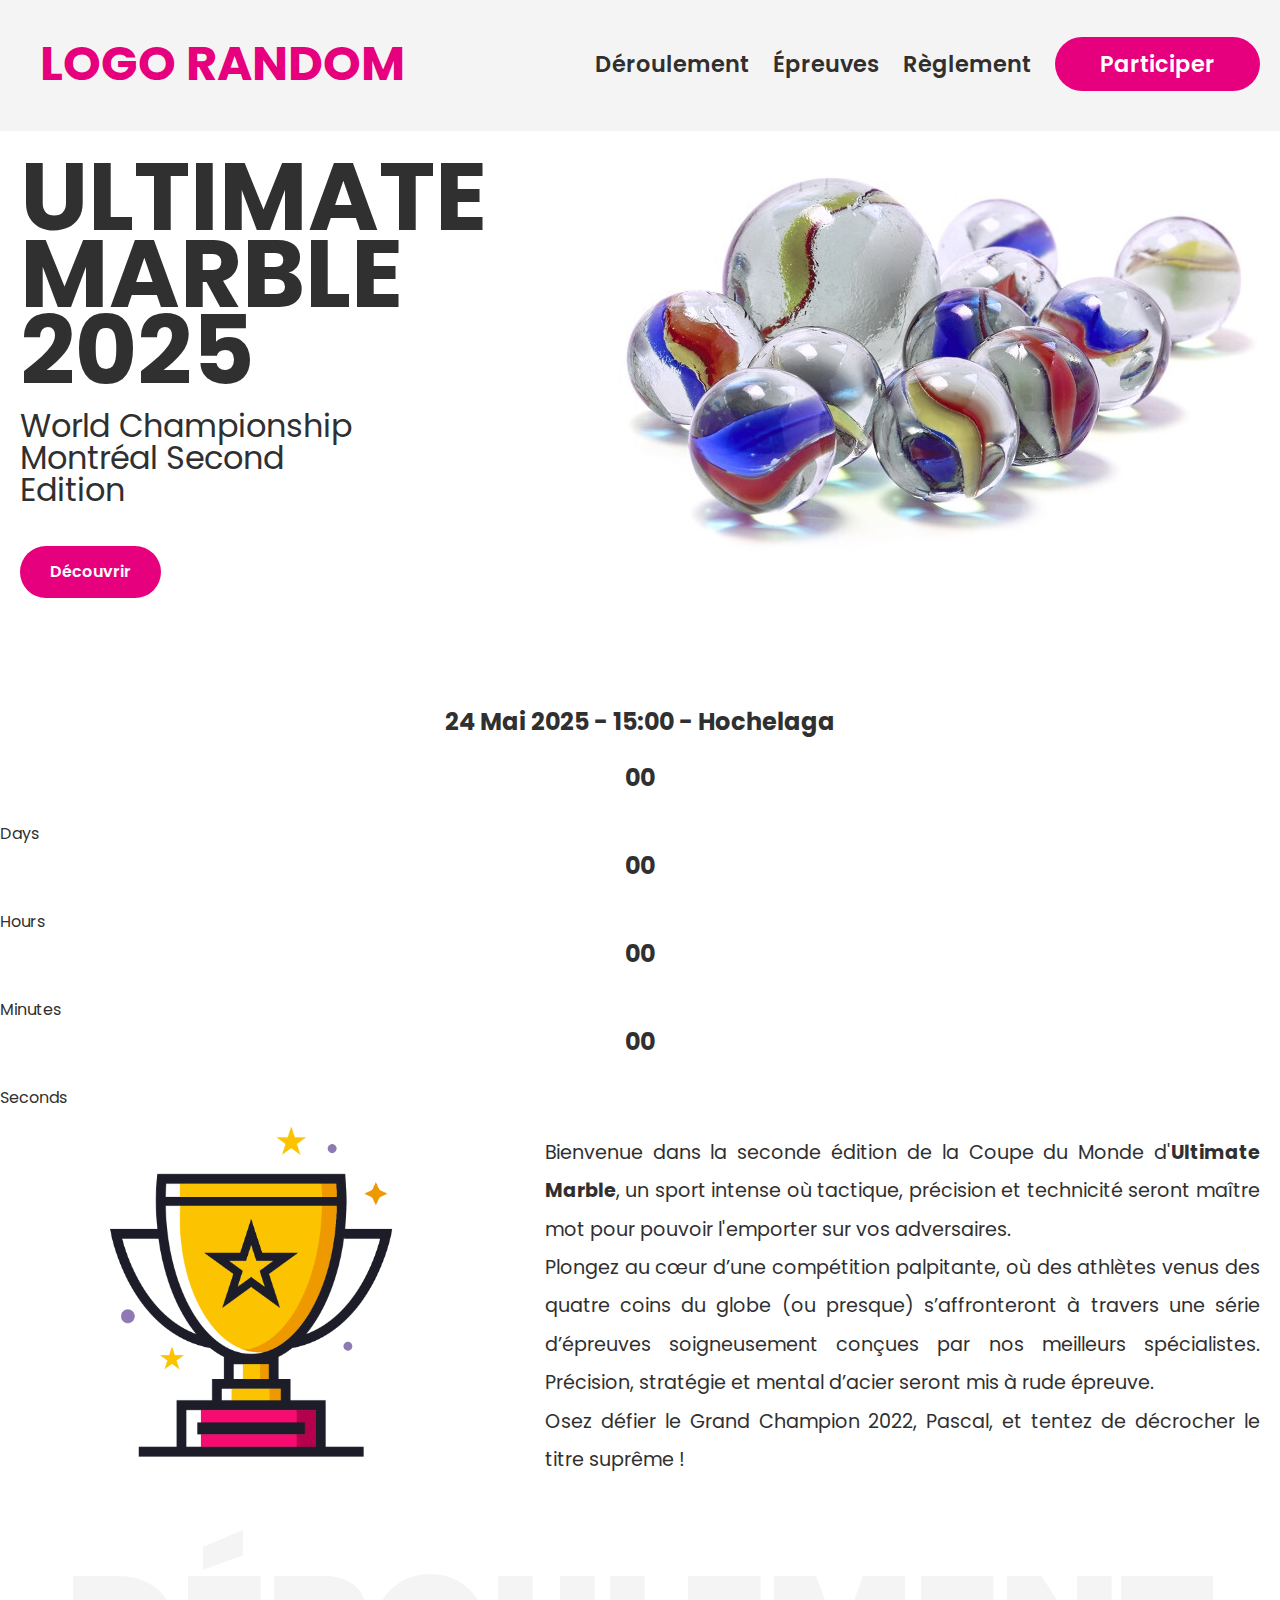
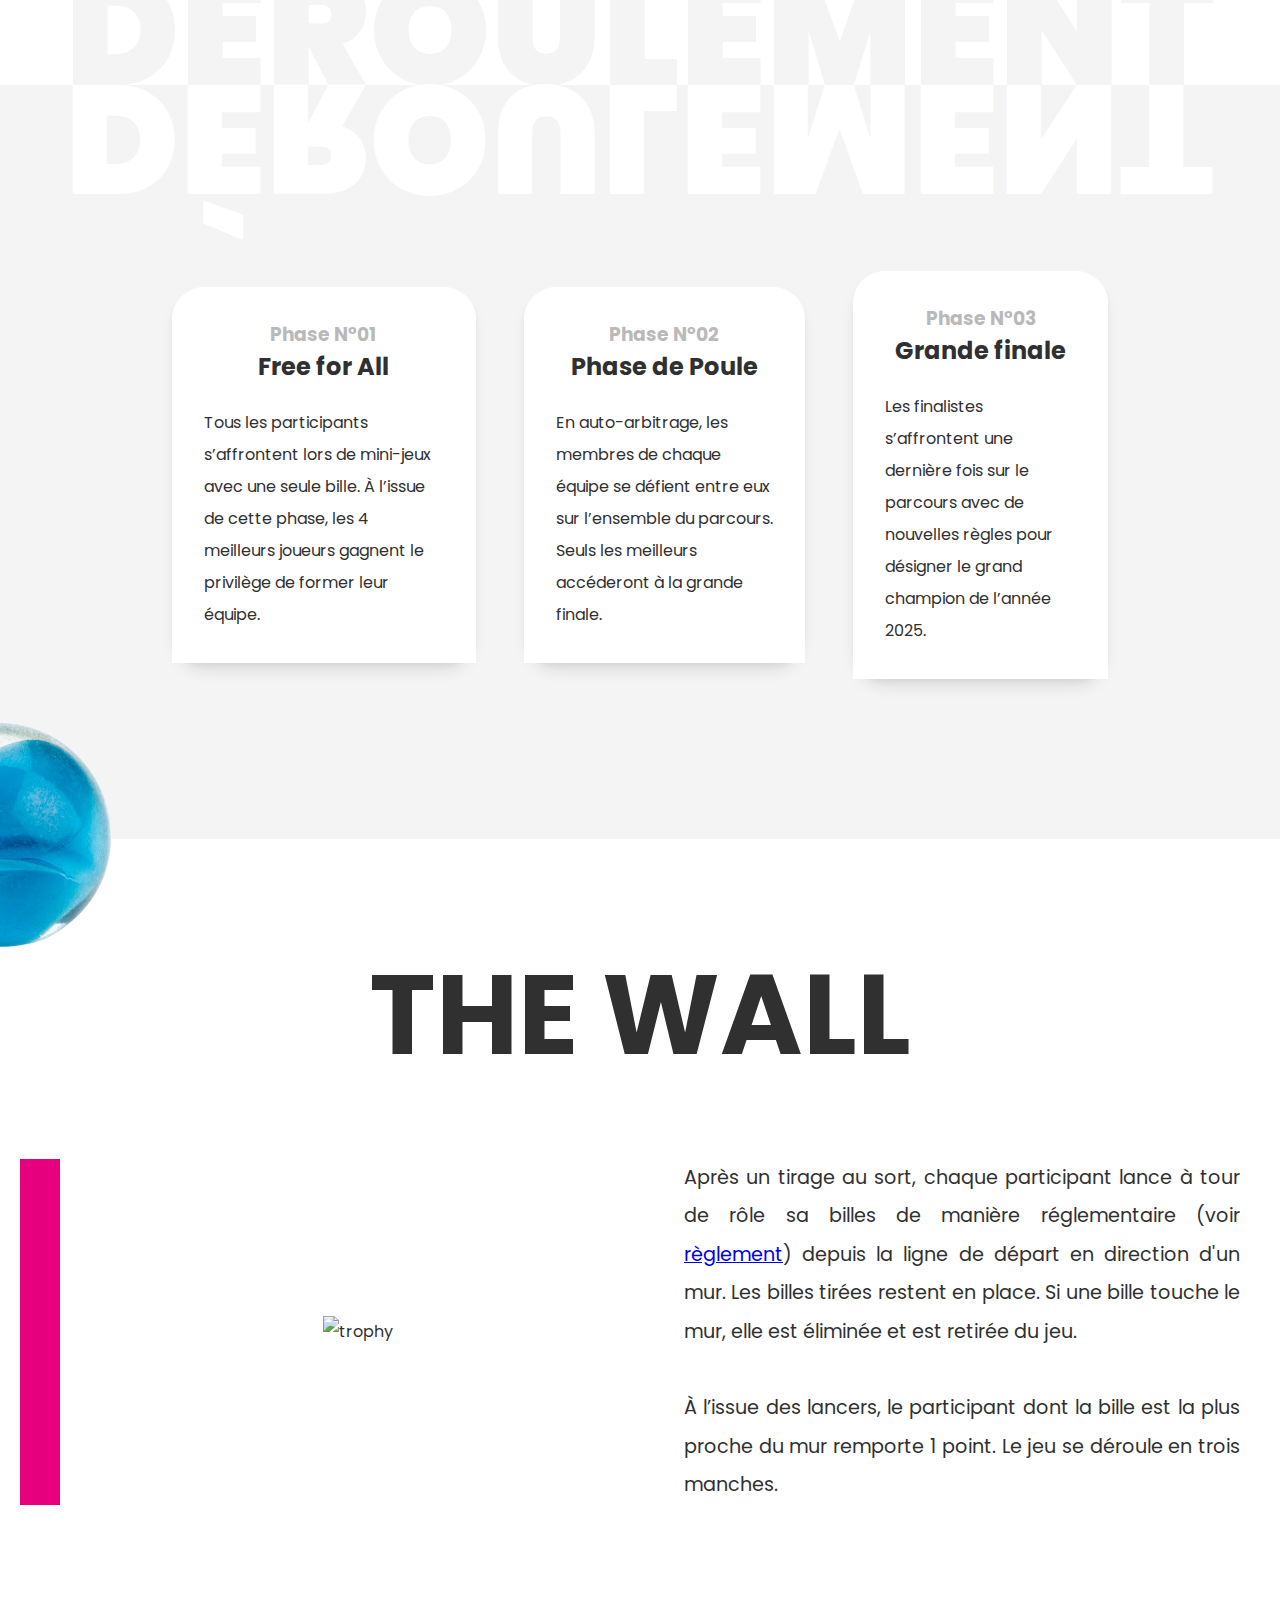
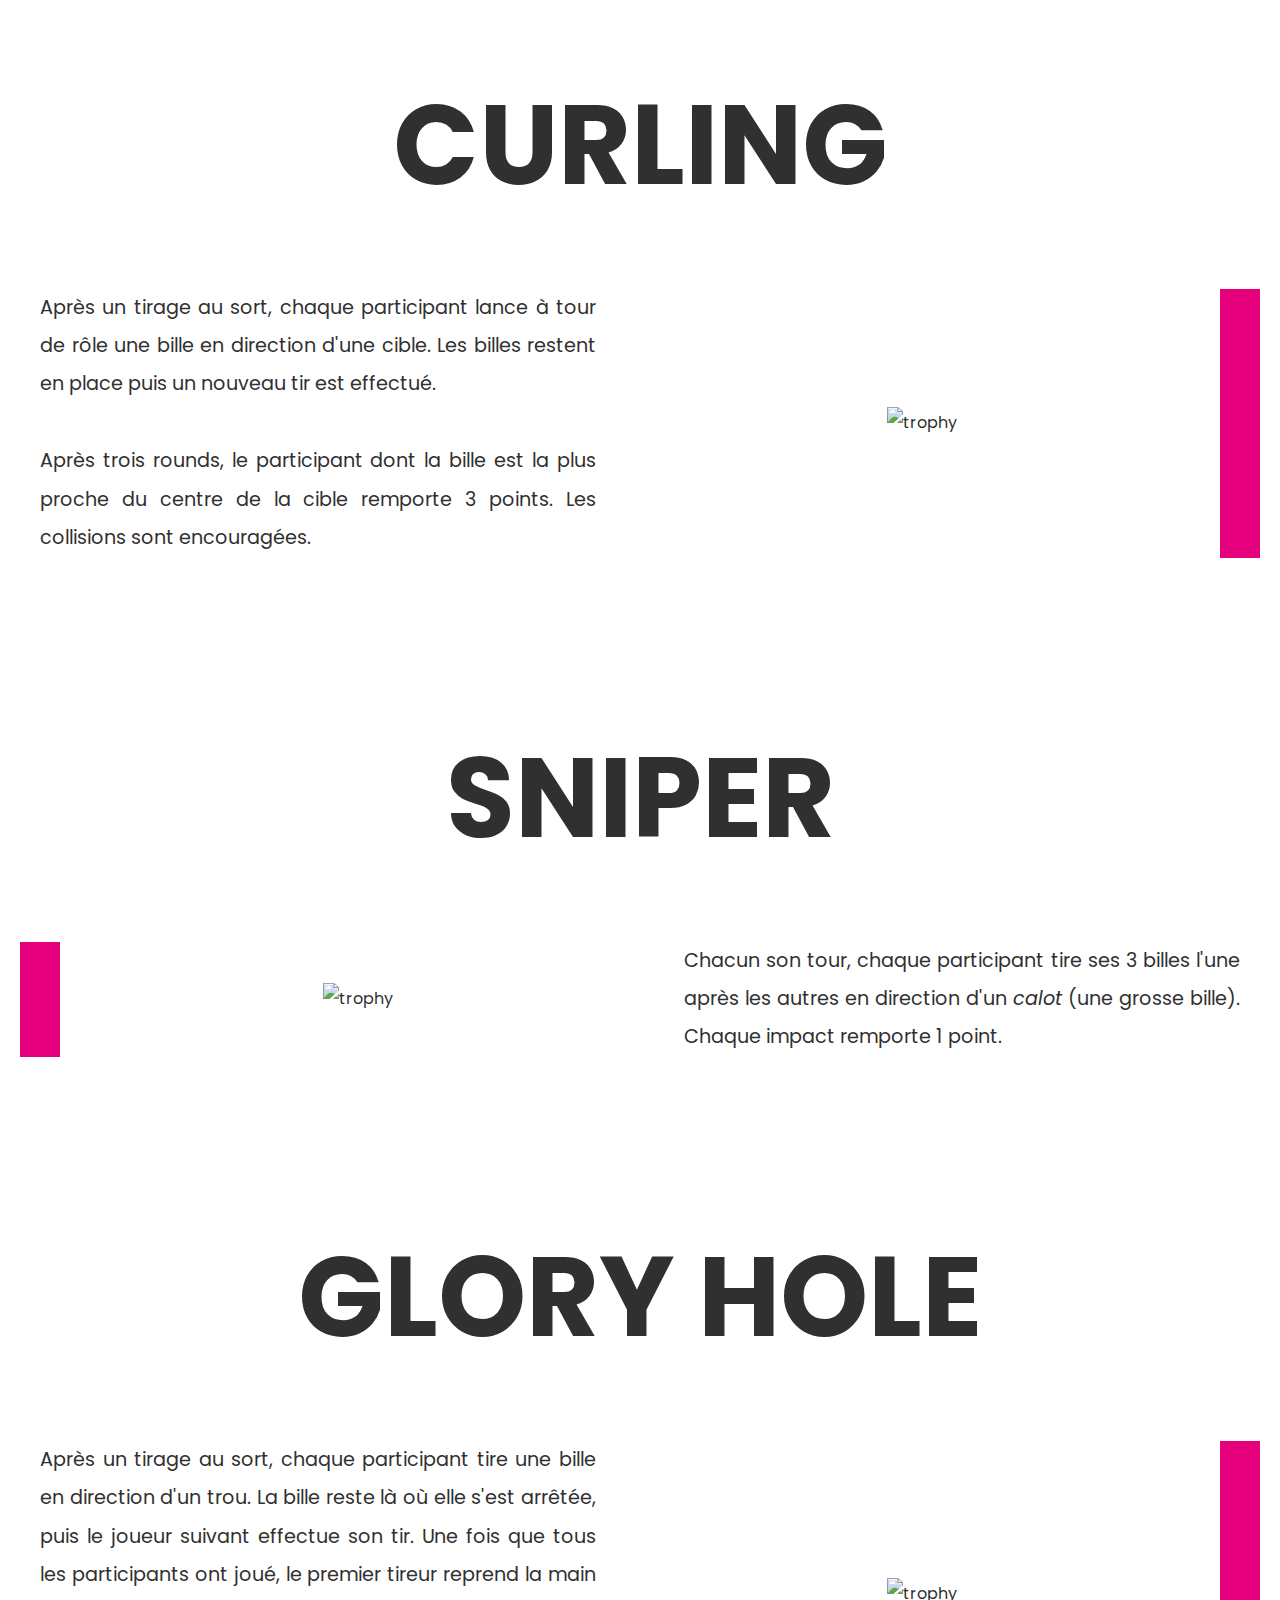
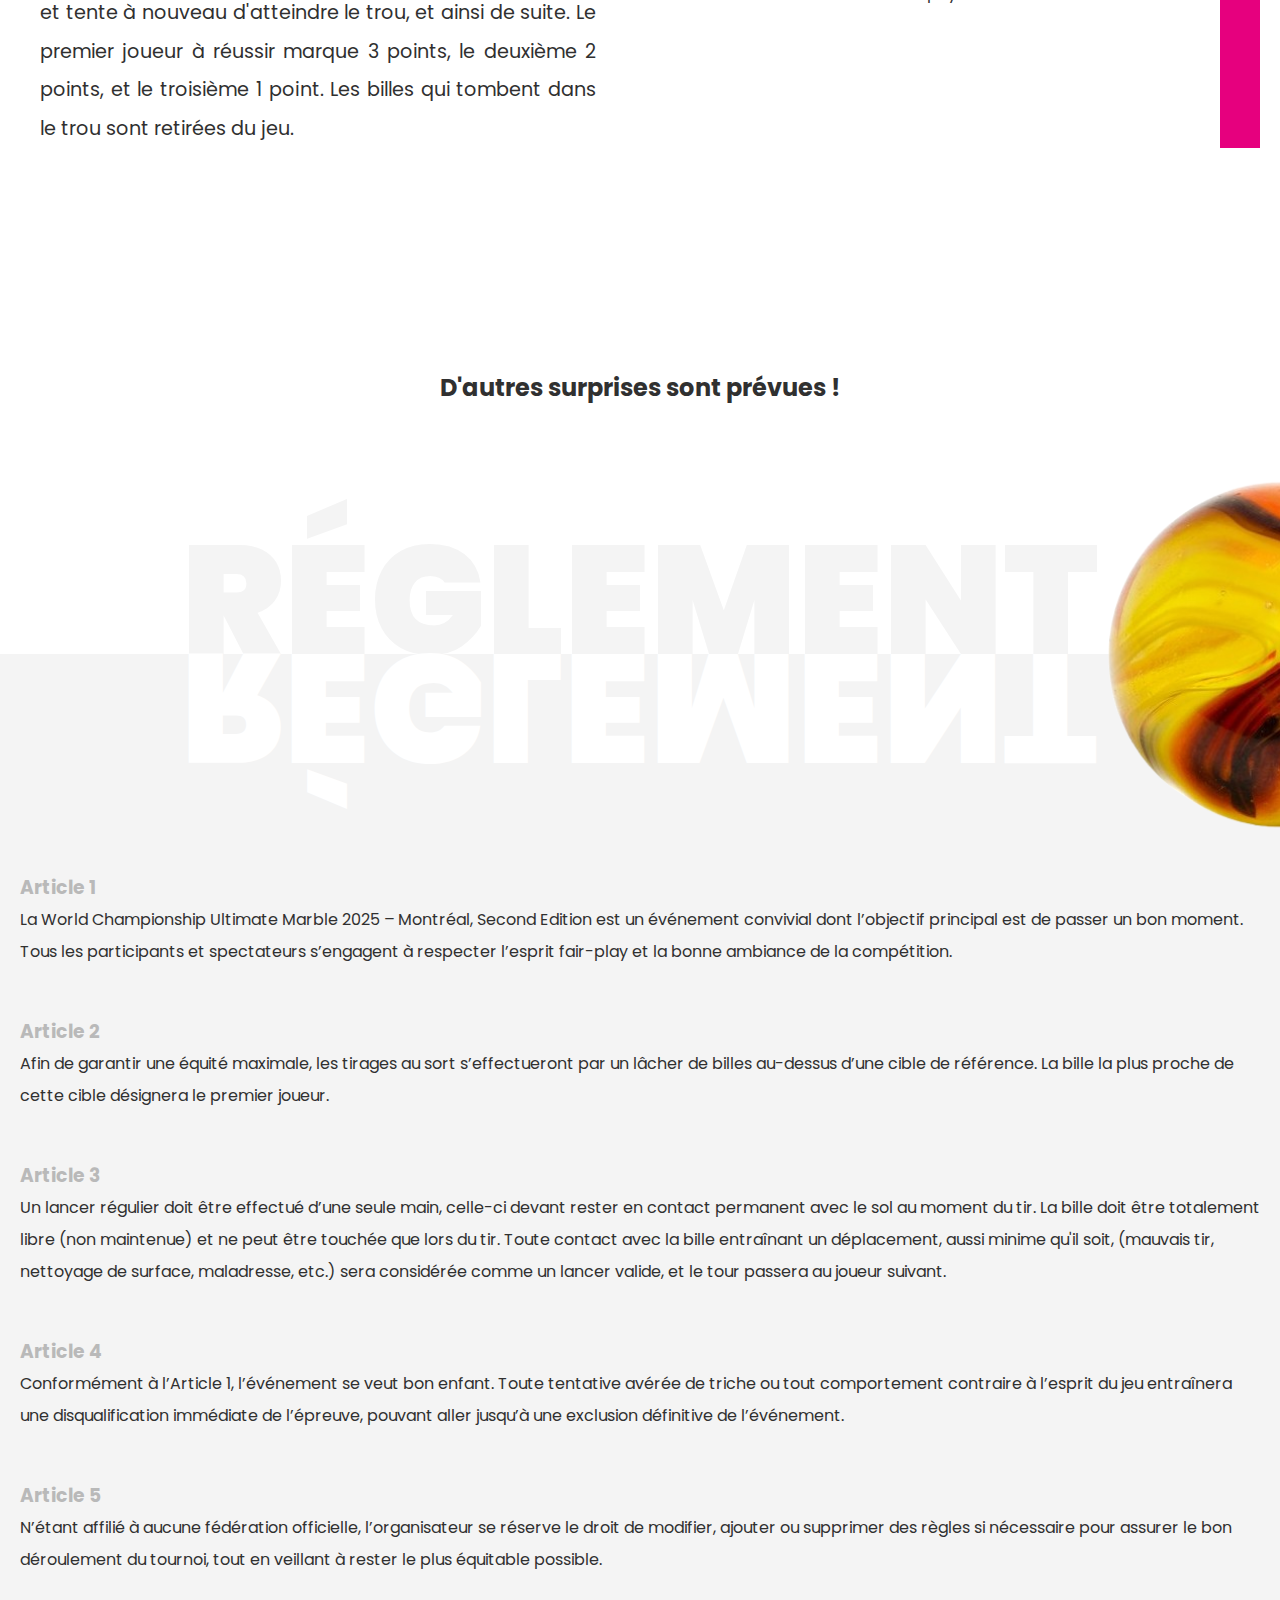
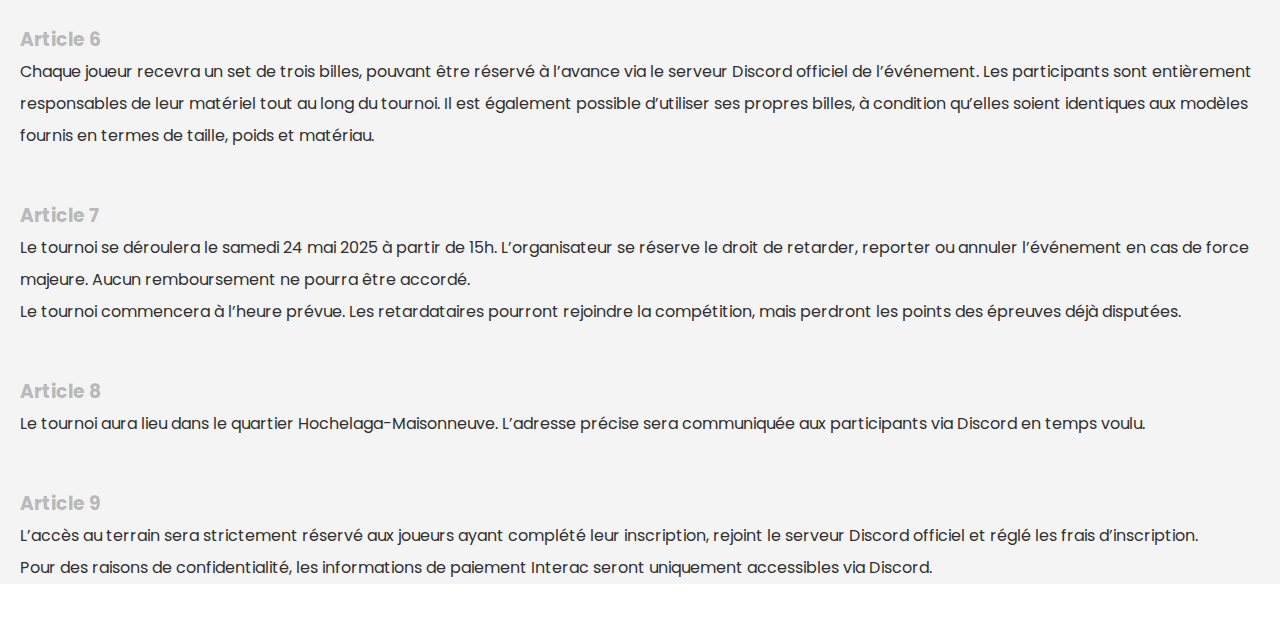
==== commit 6eb647a2: "Add files via upload" ====
--- a/index.html
+++ b/index.html
@@ -8,19 +8,11 @@
 <head>
     <meta charset="utf-8">
     <meta http-equiv="X-UA-Compatible" content="IE=edge">
-<<<<<<< HEAD
     <title>Ultimate Marble 2025</title>
     <meta name="Bienvenue dans la seconde édition de la Coupe du Monde d'Ultimate Marble, un sport intense où tactique, précision et technicité seront maître mot pour pouvoir l'emporter sur vos adversaires. " content="Ultimate Marble Competition">
     <meta name="viewport" content="width=device-width, initial-scale=1, maximum-scale=1">
     <link href="https://fonts.googleapis.com/css2?family=Poppins:wght@400;700&display=swap" rel="stylesheet">
     <link rel="stylesheet" href="css/style.css">
-=======
-    <title></title>
-    <meta name="description" content="">
-    <meta name="viewport" content="width=device-width, initial-scale=1, maximum-scale=1">
-    <link href="https://fonts.googleapis.com/css2?family=Poppins:wght@400;700&display=swap" rel="stylesheet">
-    <link rel="stylesheet" href="style.css">
->>>>>>> 2156949007ccfc1fe73582fce7bfb8a1f8cf6227
 </head>
 
 <body>
@@ -29,11 +21,6 @@
     <div id="navigation-bar" class="full-width">
         <nav id="top-nav-bar" class="container">
             <a href="https://ultranawak.github.io/ultimate-marble" class="logo">LOGO RANDOM</a>
-<<<<<<< HEAD
-
-=======
-            
->>>>>>> 2156949007ccfc1fe73582fce7bfb8a1f8cf6227
             <p class="hamburger" id="hamburger">&#9776;</p> <!-- Icône hamburger -->
             <div class="menu" id="menu">
                 <a href="#invers">Déroulement</a>
@@ -43,27 +30,17 @@
             </div>
         </nav>
     </div>
-<<<<<<< HEAD
 
 
     <header class="container" id="hero">
         <div class="text">
             <h1>Ultimate Marble 2025</h1>
             <p>World Championship<br>Montréal Second Edition</p>
-=======
-    
-
-    <header class="container" id="hero">
-        <div class="text">
-            <h1>Ultimate Marble 2022</h1>
-            <p>World Championship<br>Montréal First Edition</p>
->>>>>>> 2156949007ccfc1fe73582fce7bfb8a1f8cf6227
             <a href="#introduction" class="btn">Découvrir</a>
         </div>
         <div class="header-img">
             <img src="header-marble.png" alt="Marbles">
         </div>
-<<<<<<< HEAD
 
 
 
@@ -91,12 +68,6 @@
                 <p>Seconds</p>
             </div>
         </div>
-=======
-        </div>
-    </header>
-
-    <main>
->>>>>>> 2156949007ccfc1fe73582fce7bfb8a1f8cf6227
 
         <div id="introduction" class="intro container">
 
@@ -104,17 +75,8 @@
                 <img src="trophy.png" alt="trophy">
             </div>
             <div class="intro-text">
-<<<<<<< HEAD
                 <p>Bienvenue dans la seconde édition de la Coupe du Monde d'<strong>Ultimate Marble</strong>, un sport
                     intense où tactique, précision et technicité seront maître mot pour pouvoir l'emporter sur vos adversaires. <br>Plongez au cœur d’une compétition palpitante, où des athlètes venus des quatre coins du globe (ou presque) s’affronteront à travers une série d’épreuves soigneusement conçues par nos meilleurs spécialistes. Précision, stratégie et mental d’acier seront mis à rude épreuve. <br>Osez défier le Grand Champion 2022, Pascal, et tentez de décrocher le titre suprême !</p>
-=======
-                <p>Bienvenue dans la première édition de la Coupe du Monde d'<strong>Ultimate Marble</strong>, un sport
-                    féroce où
-                    tactique et technicité doivent être conjuguer pour l'emporter sur son adversaire. Une compétition
-                    palpitante où des athlètes venus des quatre coins du globe (ou presque) vont s'affronter dans une
-                    série de 4 épreuves pensées et développées par nos plus grands spécialistes afin de mettre en avant
-                    leurs précisions et tester leur moral.</p>
->>>>>>> 2156949007ccfc1fe73582fce7bfb8a1f8cf6227
 
             </div>
 
@@ -134,23 +96,13 @@
                         <div class="card-top">
                             <h3>Phase N°01</h3>
                             <h2>Free for All</h2>
-<<<<<<< HEAD
                             <p>Tous les participants s’affrontent lors de mini-jeux avec une seule bille. À l’issue de cette phase, les 4 meilleurs joueurs gagnent le privilège de former leur équipe.</p>
                         </div>
 
-=======
-                            <p>Tous les participants jouent en même temps les 4 épreuves avec une seule bille afin de
-                                déterminer les 4 meilleurs joueurs qui formeront leur "équipe".</p>
-                        </div>
-                        <div class="card-bottom">
-                            <p>Alpha Beta Gamma</p>
-                        </div>
->>>>>>> 2156949007ccfc1fe73582fce7bfb8a1f8cf6227
                     </div>
 
                     <div class="card">
                         <div class="card-top">
-<<<<<<< HEAD
                             <h3>Phase N°02</h3>
                             <h2>Phase de Poule</h2>
                             <p>En auto-arbitrage, les membres de chaque équipe se défient entre eux sur l’ensemble du parcours. Seuls les meilleurs accéderont à la grande finale.</p>
@@ -174,48 +126,18 @@
             </div>
 
 
-=======
-                            <h3>Phase N°01</h3>
-                            <h2>Free for All</h2>
-                            <p>Tous les participants jouent en même temps les 4 épreuves avec une seule bille afin de
-                                déterminer les 4 meilleurs joueurs qui formeront leur "équipe".</p>
-                        </div>
-                        <div class="card-bottom">
-                            <p>Alpha Beta Gamma</p>
-                        </div>
-                    </div>
-                    <div class="card">
-                        <div class="card-top">
-                            <h3>Phase N°01</h3>
-                            <h2>Free for All</h2>
-                            <p>Tous les participants jouent en même temps les 4 épreuves avec une seule bille afin de
-                                déterminer les 4 meilleurs joueurs qui formeront leur "équipe".</p>
-                        </div>
-                        <div class="card-bottom">
-                            <p>Alpha Beta Gamma</p>
-                        </div>
-                    </div>
-                </div>
-
-                
->>>>>>> 2156949007ccfc1fe73582fce7bfb8a1f8cf6227
         </section>
 
         <section id="epreuves" class="games-explain container">
 
             <img class="marble2" src="marble2-removebg-preview.png" alt="marble2">
 
-<<<<<<< HEAD
             <h1>THE WALL</h1>
-=======
-            <h1>Bonjour</h1>
->>>>>>> 2156949007ccfc1fe73582fce7bfb8a1f8cf6227
 
             <div class="games container left">
 
                 <div class="games-img">
-<<<<<<< HEAD
-                    <img src="/img/wall.png" alt="trophy">
+                    <img src="wall.png" alt="trophy">
                 </div>
                 <div class="games-text">
                     <p>Après un tirage au sort, chaque participant lance à tour de rôle sa billes de manière
@@ -225,37 +147,16 @@
                         <br><br>
                         À l’issue des lancers, le participant dont la bille est la plus proche du mur remporte 1 point.
                         Le jeu se déroule en trois manches.
-=======
-                    <img src="trophy.png" alt="trophy">
-                </div>
-                <div class="games-text">
-                    <p>Bienvenue dans la première édition de la Coupe du Monde d'<strong>Ultimate Marble</strong>, un
-                        sport
-                        féroce où
-                        tactique et technicité doivent être conjuguer pour l'emporter sur son adversaire. Une
-                        compétition
-                        palpitante où des athlètes venus des quatre coins du globe (ou presque) vont s'affronter dans
-                        une
-                        série de 4 épreuves pensées et développées par nos plus grands spécialistes afin de mettre en
-                        avant
-                        leurs précisions et tester leur moral.</p>
-
->>>>>>> 2156949007ccfc1fe73582fce7bfb8a1f8cf6227
-                </div>
-
-            </div>
-
-<<<<<<< HEAD
+                </div>
+
+            </div>
+
             <h1>Curling</h1>
-=======
-            <h1>Au revoir</h1>
->>>>>>> 2156949007ccfc1fe73582fce7bfb8a1f8cf6227
 
             <div class="games container right">
 
                 <div class="games-img">
-<<<<<<< HEAD
-                    <img src="/img/curling.png" alt="trophy">
+                    <img src="curling.png" alt="trophy">
                 </div>
                 <div class="games-text">
 
@@ -266,72 +167,31 @@
                         Après trois rounds, le participant dont la bille est la plus proche du centre de la cible
                         remporte 3 points. Les collisions sont encouragées.
                     </p>
-=======
-                    <img src="trophy.png" alt="trophy">
-                </div>
-                <div class="games-text">
-                    <p>Bienvenue dans la première édition de la Coupe du Monde d'<strong>Ultimate Marble</strong>, un
-                        sport
-                        féroce où
-                        tactique et technicité doivent être conjuguer pour l'emporter sur son adversaire. Une
-                        compétition
-                        palpitante où des athlètes venus des quatre coins du globe (ou presque) vont s'affronter dans
-                        une
-                        série de 4 épreuves pensées et développées par nos plus grands spécialistes afin de mettre en
-                        avant
-                        leurs précisions et tester leur moral.</p>
->>>>>>> 2156949007ccfc1fe73582fce7bfb8a1f8cf6227
-
-                </div>
-
-            </div>
-
-<<<<<<< HEAD
+
+                </div>
+
+            </div>
+
             <h1>Sniper</h1>
-=======
-            <h1>Bonjour</h1>
->>>>>>> 2156949007ccfc1fe73582fce7bfb8a1f8cf6227
 
             <div class="games container left">
 
                 <div class="games-img">
-<<<<<<< HEAD
-                    <img src="/img/sniper.png" alt="trophy">
+                    <img src="sniper.png" alt="trophy">
                 </div>
                 <div class="games-text">
                     <p>Chacun son tour, chaque participant tire ses 3 billes l'une après les autres en direction d'un
                         <i>calot</i> (une grosse bille). Chaque impact remporte 1 point.</p>
-=======
-                    <img src="trophy.png" alt="trophy">
-                </div>
-                <div class="games-text">
-                    <p>Bienvenue dans la première édition de la Coupe du Monde d'<strong>Ultimate Marble</strong>, un
-                        sport
-                        féroce où
-                        tactique et technicité doivent être conjuguer pour l'emporter sur son adversaire. Une
-                        compétition
-                        palpitante où des athlètes venus des quatre coins du globe (ou presque) vont s'affronter dans
-                        une
-                        série de 4 épreuves pensées et développées par nos plus grands spécialistes afin de mettre en
-                        avant
-                        leurs précisions et tester leur moral.</p>
-
->>>>>>> 2156949007ccfc1fe73582fce7bfb8a1f8cf6227
-                </div>
-
-            </div>
-
-<<<<<<< HEAD
+                </div>
+
+            </div>
+
             <h1>Glory Hole</h1>
-=======
-            <h1>Au revoir</h1>
->>>>>>> 2156949007ccfc1fe73582fce7bfb8a1f8cf6227
 
             <div class="games container right">
 
                 <div class="games-img">
-<<<<<<< HEAD
-                    <img src="/img/glory.png" alt="trophy">
+                    <img src="glory.png" alt="trophy">
                 </div>
                 <div class="games-text">
                     <p>Après un tirage au sort, chaque participant tire une bille en direction d'un trou. La bille reste
@@ -341,31 +201,13 @@
                         Le premier joueur à réussir marque 3 points, le deuxième 2 points, et le troisième 1 point. Les
                         billes qui tombent dans le trou sont retirées du jeu.</p>
                     </p>
-=======
-                    <img src="trophy.png" alt="trophy">
-                </div>
-                <div class="games-text">
-                    <p>Bienvenue dans la première édition de la Coupe du Monde d'<strong>Ultimate Marble</strong>, un
-                        sport
-                        féroce où
-                        tactique et technicité doivent être conjuguer pour l'emporter sur son adversaire. Une
-                        compétition
-                        palpitante où des athlètes venus des quatre coins du globe (ou presque) vont s'affronter dans
-                        une
-                        série de 4 épreuves pensées et développées par nos plus grands spécialistes afin de mettre en
-                        avant
-                        leurs précisions et tester leur moral.</p>
->>>>>>> 2156949007ccfc1fe73582fce7bfb8a1f8cf6227
-
-                </div>
-
-            </div>
-
-<<<<<<< HEAD
+
+                </div>
+
+            </div>
+
             <h2 style="padding-bottom: 9rem;">D'autres surprises sont prévues !</h2>
 
-=======
->>>>>>> 2156949007ccfc1fe73582fce7bfb8a1f8cf6227
         </section>
 
 
@@ -383,18 +225,12 @@
                 <h1>Réglement</h1>
 
 
-<<<<<<< HEAD
-
-=======
-                
->>>>>>> 2156949007ccfc1fe73582fce7bfb8a1f8cf6227
 
                 <div class="reglement container">
 
 
 
                     <h3>Article 1</h3>
-<<<<<<< HEAD
                     <p>La World Championship Ultimate Marble 2025 – Montréal, Second Edition est un événement convivial dont l’objectif principal est de passer un bon moment. Tous les participants et spectateurs s’engagent à respecter l’esprit fair-play et la bonne ambiance de la compétition.</p>
 
                     <h3>Article 2</h3>
@@ -424,59 +260,18 @@
                   <p>L’accès au terrain sera strictement réservé aux joueurs ayant complété leur inscription, rejoint le serveur Discord officiel et réglé les frais d’inscription.
 <br>
 Pour des raisons de confidentialité, les informations de paiement Interac seront uniquement accessibles via Discord.</p>
-=======
-                    <p>La World Championship Ultimate Marble 2022 Montréal First Edition est un évènement ayant pour
-                        seul but de passer un bon moment. Tout participant et spectateur s'engage donc à réspecter le
-                        bon mood de l'évènement.</p>
-
-                    <h3>Article 1</h3>
-                    <p>La World Championship Ultimate Marble 2022 Montréal First Edition est un évènement ayant pour
-                        seul but de passer un bon moment. Tout participant et spectateur s'engage donc à réspecter le
-                        bon mood de l'évènement.</p>
-                    <h3>Article 1</h3>
-                    <p>La World Championship Ultimate Marble 2022 Montréal First Edition est un évènement ayant pour
-                        seul but de passer un bon moment. Tout participant et spectateur s'engage donc à réspecter le
-                        bon mood de l'évènement.</p>
-
-                    <h3>Article 1</h3>
-                    <p>La World Championship Ultimate Marble 2022 Montréal First Edition est un évènement ayant pour
-                        seul but de passer un bon moment. Tout participant et spectateur s'engage donc à réspecter le
-                        bon mood de l'évènement.</p>
-                    <h3>Article 1</h3>
-                    <p>La World Championship Ultimate Marble 2022 Montréal First Edition est un évènement ayant pour
-                        seul but de passer un bon moment. Tout participant et spectateur s'engage donc à réspecter le
-                        bon mood de l'évènement.</p>
-
-                    <h3>Article 1</h3>
-                    <p>La World Championship Ultimate Marble 2022 Montréal First Edition est un évènement ayant pour
-                        seul but de passer un bon moment. Tout participant et spectateur s'engage donc à réspecter le
-                        bon mood de l'évènement.</p>
-                    <h3>Article 1</h3>
-                    <p>La World Championship Ultimate Marble 2022 Montréal First Edition est un évènement ayant pour
-                        seul but de passer un bon moment. Tout participant et spectateur s'engage donc à réspecter le
-                        bon mood de l'évènement.</p>
-
-                    <h3>Article 1</h3>
-                    <p>La World Championship Ultimate Marble 2022 Montréal First Edition est un évènement ayant pour
-                        seul but de passer un bon moment. Tout participant et spectateur s'engage donc à réspecter le
-                        bon mood de l'évènement.</p>
->>>>>>> 2156949007ccfc1fe73582fce7bfb8a1f8cf6227
                 </div>
 
 
 
         </section>
 
-<<<<<<< HEAD
         <footer></footer>
 
-=======
->>>>>>> 2156949007ccfc1fe73582fce7bfb8a1f8cf6227
 
     </main>
 
     <script>document.addEventListener("DOMContentLoaded", function () {
-<<<<<<< HEAD
             const hamburger = document.getElementById("hamburger");
             const menu = document.getElementById("menu");
 
@@ -536,32 +331,6 @@
     });
 
 
-=======
-        const hamburger = document.getElementById("hamburger");
-        const menu = document.getElementById("menu");
-    
-        // Ouvre/ferme le menu au clic sur le bouton hamburger
-        hamburger.addEventListener("click", function () {
-            menu.classList.toggle("open");
-        });
-    
-        // Ferme le menu quand on clique sur un lien
-        document.querySelectorAll(".menu a").forEach(link => {
-            link.addEventListener("click", function () {
-                menu.classList.remove("open");
-            });
-        });
-    
-        // Ferme le menu si on clique en dehors
-        document.addEventListener("click", function (event) {
-            if (!menu.contains(event.target) && !hamburger.contains(event.target)) {
-                menu.classList.remove("open");
-            }
-        });
-    });
-    
-    
->>>>>>> 2156949007ccfc1fe73582fce7bfb8a1f8cf6227
     </script>
 
 
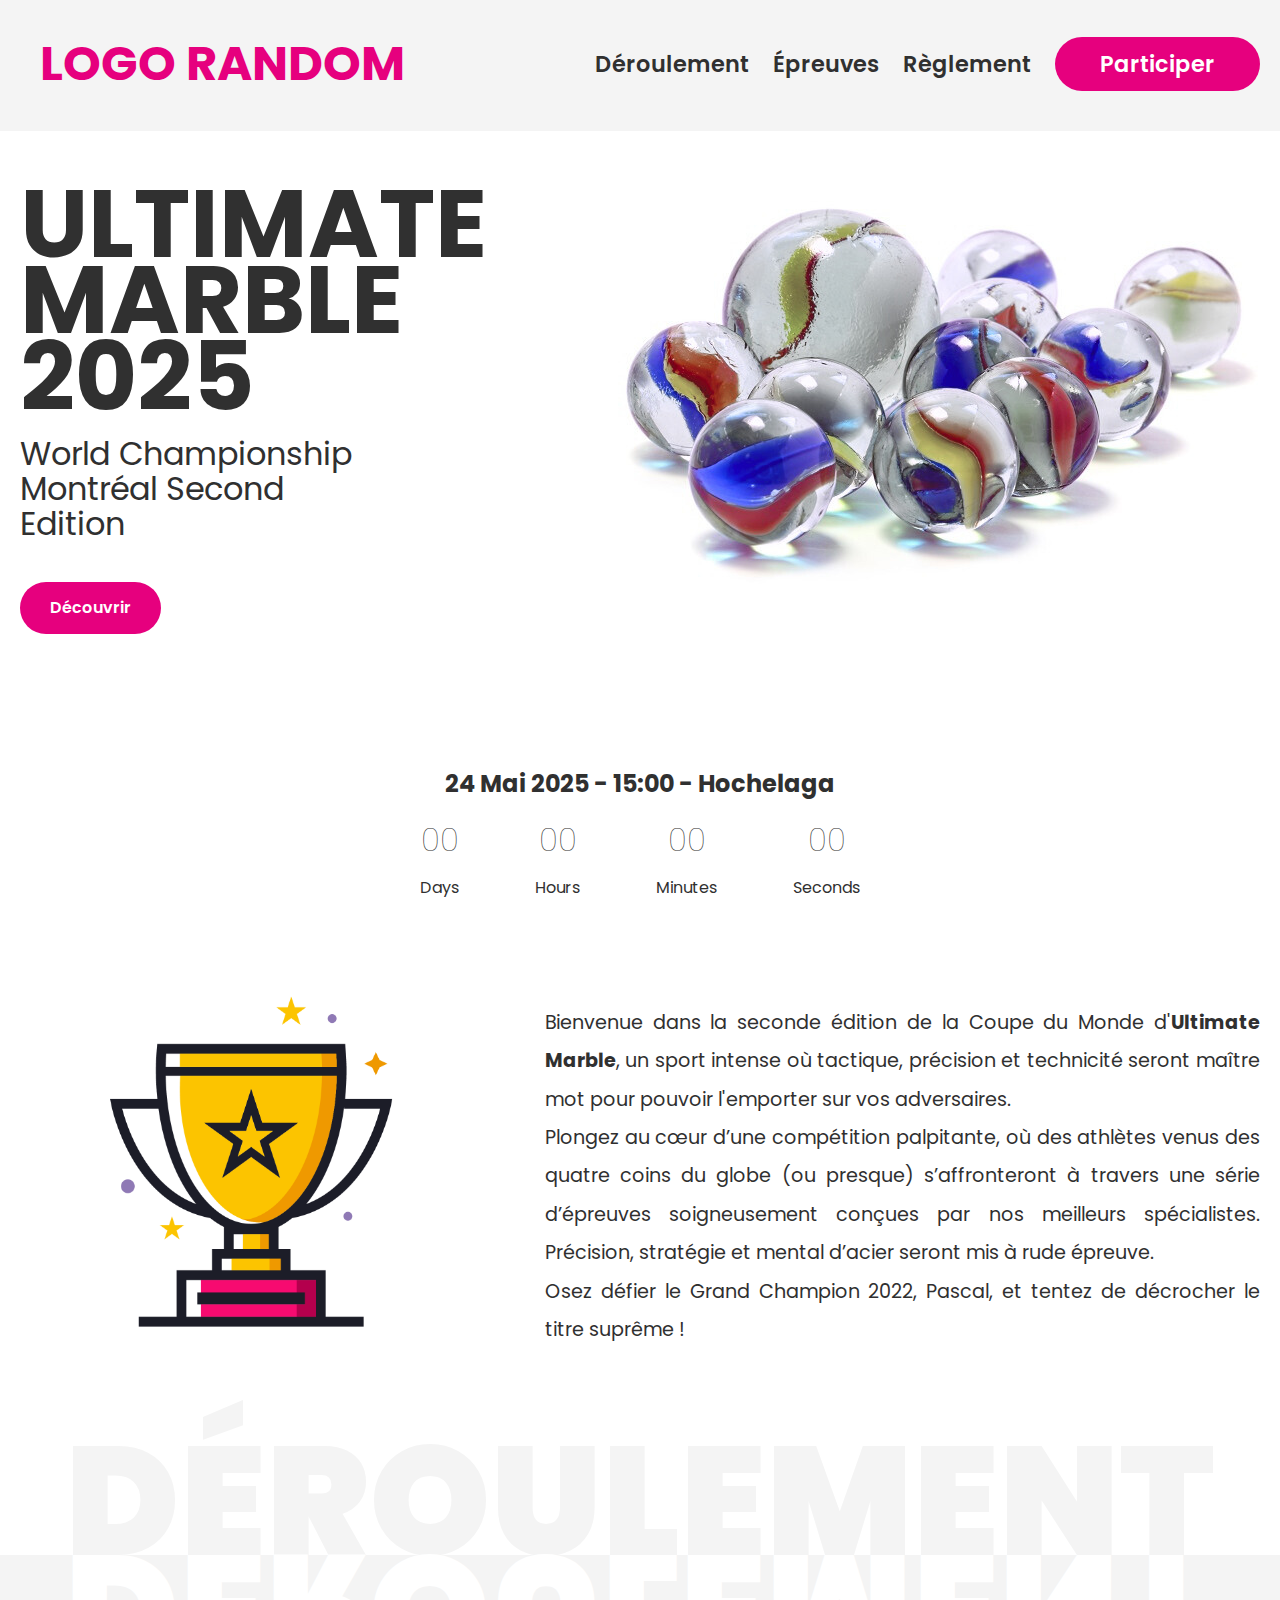
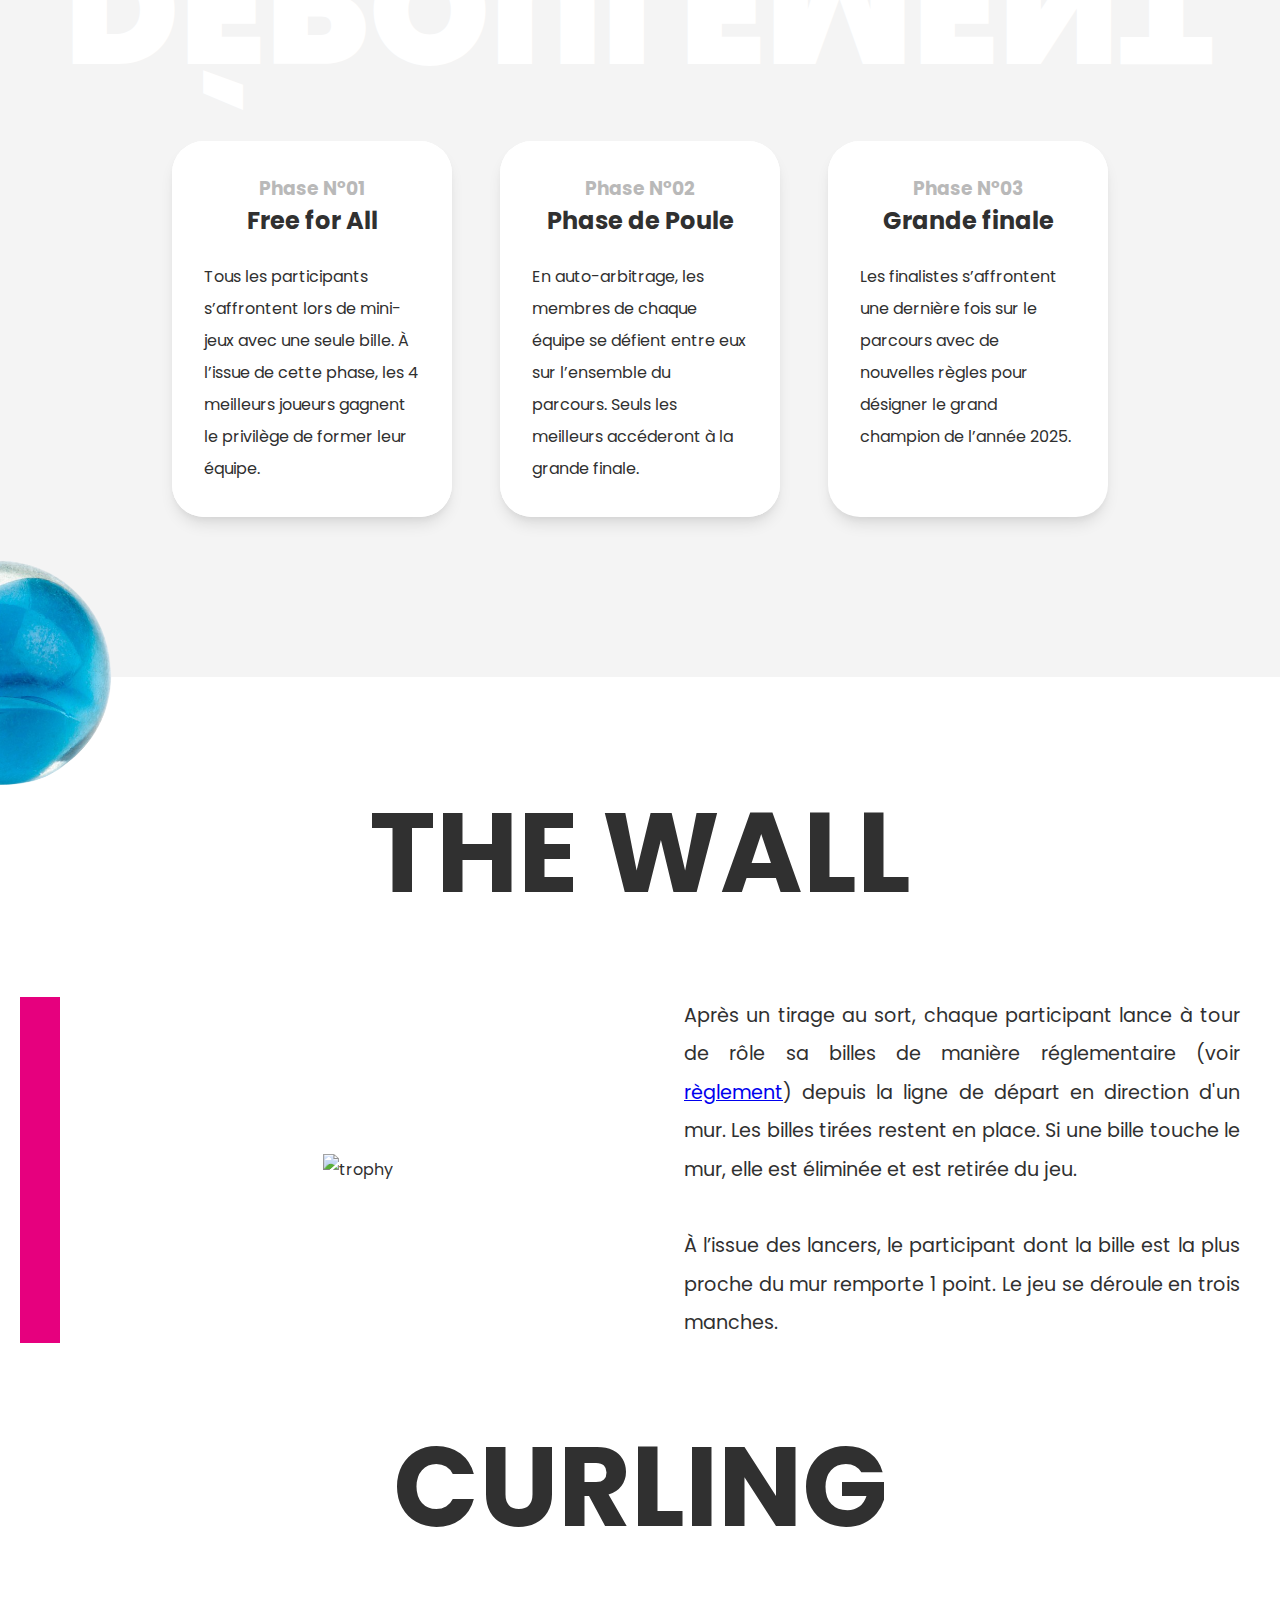
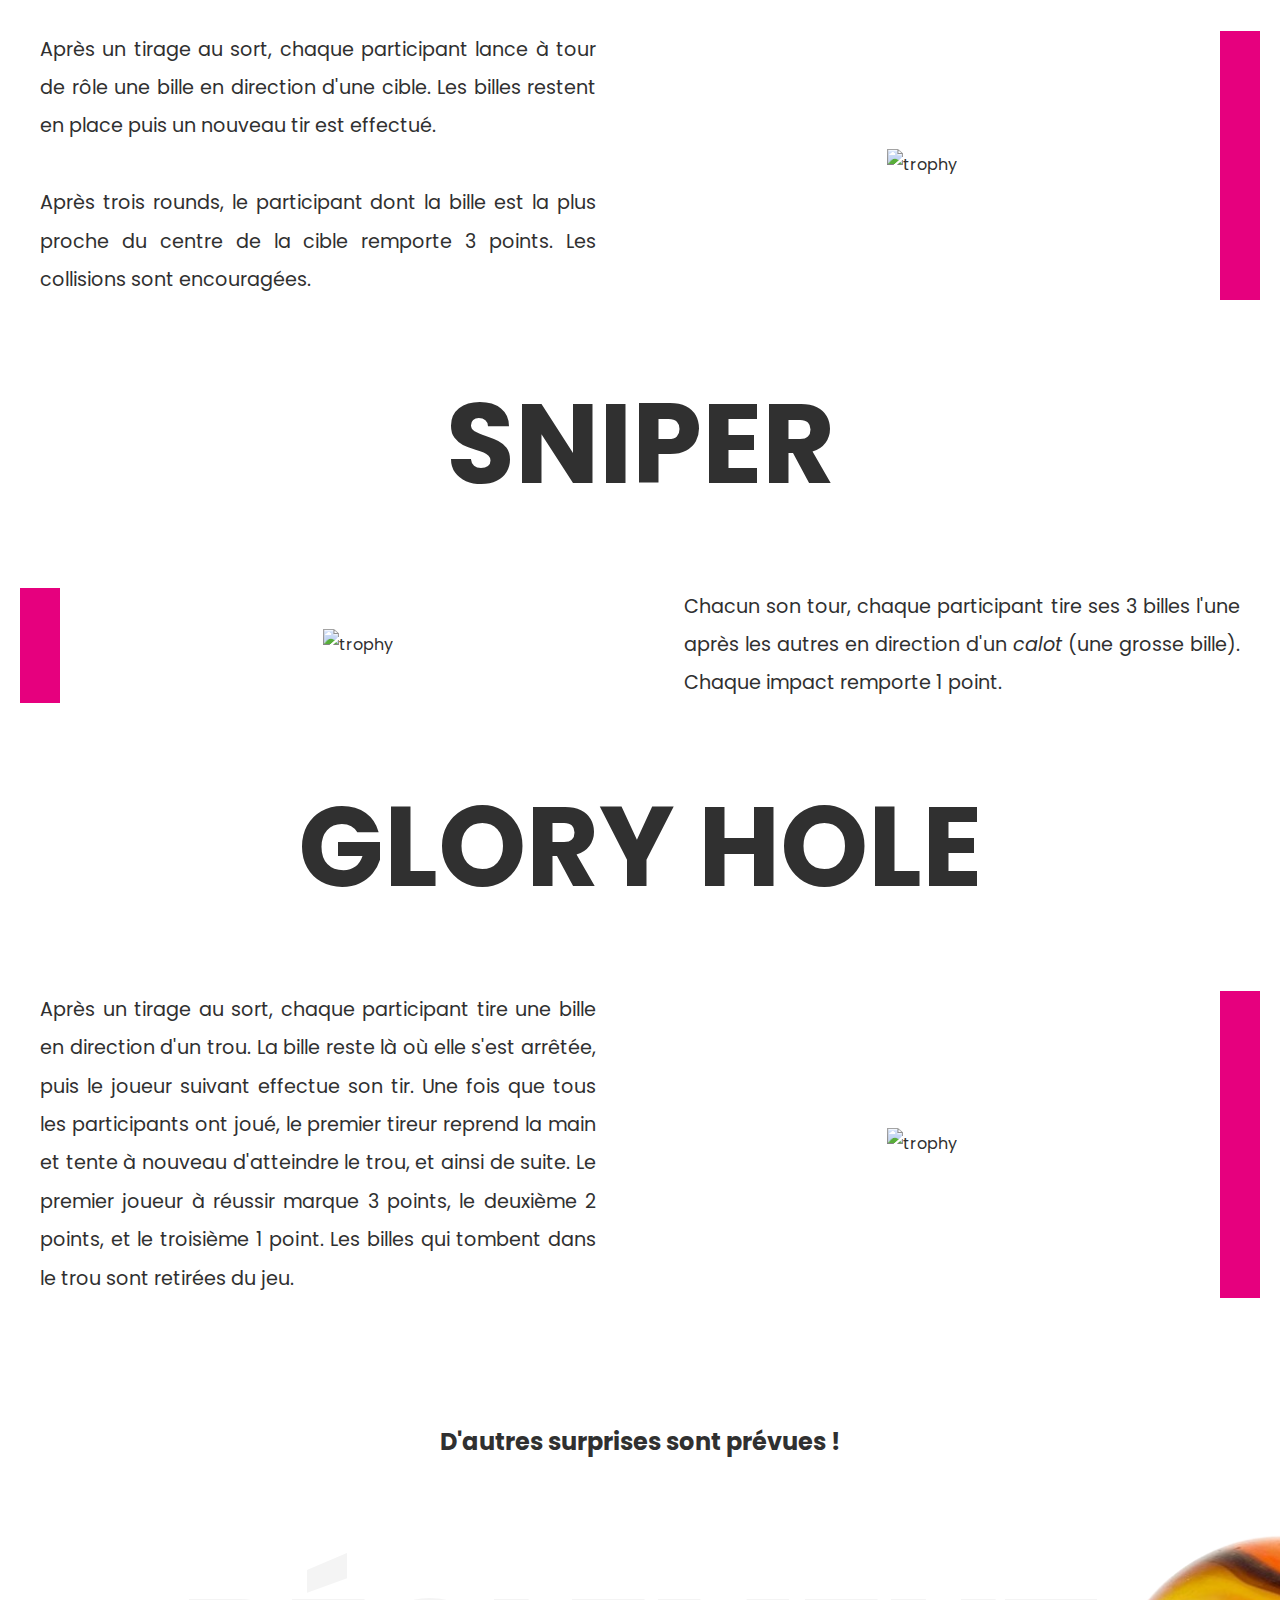
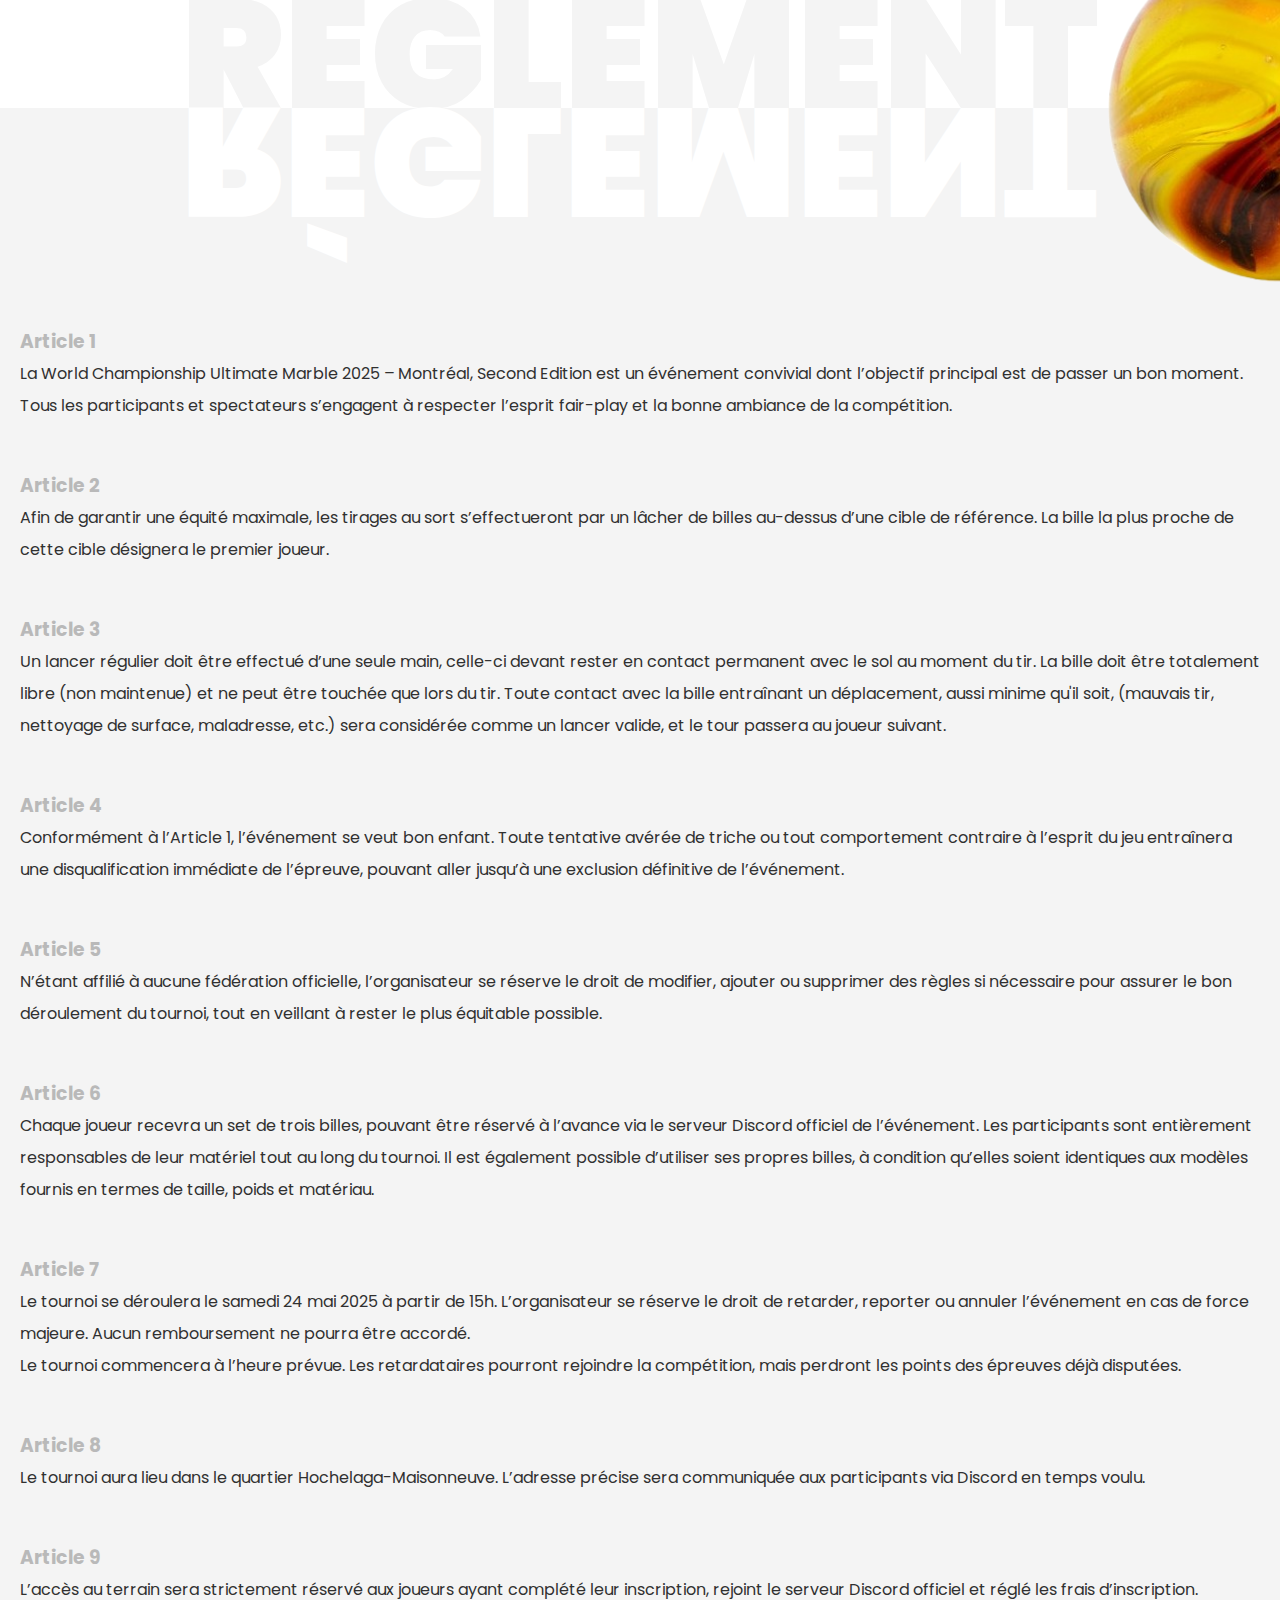
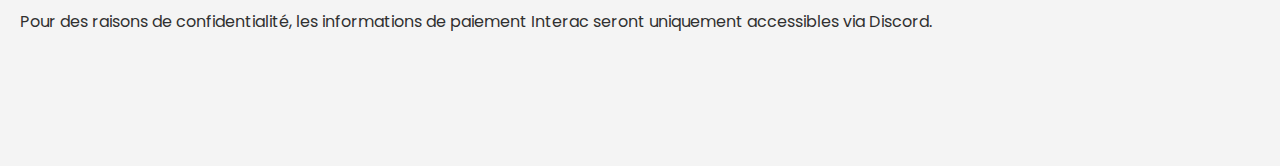
==== commit 415c1bd5: "Add files via upload" ====
--- a/index.html
+++ b/index.html
@@ -12,7 +12,7 @@
     <meta name="Bienvenue dans la seconde édition de la Coupe du Monde d'Ultimate Marble, un sport intense où tactique, précision et technicité seront maître mot pour pouvoir l'emporter sur vos adversaires. " content="Ultimate Marble Competition">
     <meta name="viewport" content="width=device-width, initial-scale=1, maximum-scale=1">
     <link href="https://fonts.googleapis.com/css2?family=Poppins:wght@400;700&display=swap" rel="stylesheet">
-    <link rel="stylesheet" href="css/style.css">
+    <link rel="stylesheet" href="style.css">
 </head>
 
 <body>
--- a/style.css
+++ b/style.css
@@ -0,0 +1,503 @@
+* {
+    margin: 0;
+    padding: 0;
+    box-sizing: border-box;
+    scroll-behavior: smooth;
+
+}
+
+body {
+    font-family: 'Poppins', sans-serif;
+    line-height: 2em;
+    color: #303030;
+}
+
+.full-width {
+    width: 100%;
+    background-color: #f4f4f4;
+}
+
+.container {
+    max-width: 1410px;
+    padding: 0 20px;
+    margin: 0 auto;
+}
+
+#top-nav-bar {
+    display: flex;
+    flex-direction: row;
+    justify-content: space-between;
+    padding-top: 3em;
+    padding-bottom: 3em;
+}
+
+.logo {
+    font-size: 3em;
+    font-weight: 700;
+    color: #E6007E;
+}
+
+nav a {
+    font-size: 1.4em;
+    text-decoration: none;
+    color: #303030;
+    margin-left: 20px;
+    font-weight: 550;
+}
+
+
+
+#participe {
+    padding: 0.5em 2em;
+    background-color: #E6007E;
+    border-radius: 2em;
+    color: white;
+}
+
+header {
+    display: flex;
+    align-items: center;
+    justify-content: space-between;
+    height: clamp(55vh, 3rem);
+}
+
+
+.text {
+    max-width: 30%;
+}
+
+.text h1 {
+    font-size: 6rem;
+    font-weight: 700;
+    line-height: 0.8em;
+    text-transform: uppercase;
+}
+
+
+.text p {
+    font-size: 2rem;
+    line-height: 1.1em;
+    margin: 20px 0;
+}
+
+.btn {
+    background: #E6007E;
+    color: white;
+    padding: 10px 30px;
+    font-size: 1em;
+    font-weight: 600;
+    border-radius: 3em;
+    text-decoration: none;
+    display: inline-block;
+    margin-top: 20px;
+}
+
+.image img {
+    max-width: 100%;
+    height: auto;
+}
+
+.header-img {
+    right: 0;
+    z-index: -1;
+}
+
+
+
+.intro {
+    max-width: 1410px;
+    display: flex;
+    align-items: center;
+    flex-direction: row;
+    justify-content: center;
+    margin: 0em auto 5em;
+    gap: 3em;
+}
+
+.intro-img {
+    width: 40%;
+    text-align: center;
+}
+
+.intro-img img {
+    width: 80%;
+}
+
+.intro-text {
+    width: 60%;
+}
+
+.intro-text p {
+    font-size: 1.2em;
+    line-height: 2em;
+    text-align: justify;
+}
+
+.diviseur h1 {
+    text-align: center;
+    text-transform: uppercase;
+    font-weight: 900;
+    font-size: 12vw;
+    padding: 0 !important;
+    line-height: 0.69;
+    user-select: none;
+    /* Désactive la sélection */
+    -webkit-user-select: none;
+    -moz-user-select: none;
+    -ms-user-select: none;
+    pointer-events: none;
+    /* Désactive les interactions avec la souris */
+}
+
+#normal {
+    background-color: white;
+
+}
+
+#normal h1 {
+
+    background: transparent;
+    color: #f4f4f4;
+    padding: 0;
+    user-select: none;
+    /* Désactive la sélection */
+    -webkit-user-select: none;
+    -moz-user-select: none;
+    -ms-user-select: none;
+    pointer-events: none;
+    /* Désactive les interactions avec la souris */
+
+}
+
+#invers {
+    background: url('/img/marble1-removebg-preview.png') no-repeat 79% center fixed;
+    background-size: auto 30%;
+    position: relative;
+    z-index: 1;
+    overflow: visible;
+}
+
+#invers h1 {
+    transform: scaleY(-1);
+    color: white;
+}
+
+.cards {
+    display: grid;
+    grid-template-columns: repeat(3, 1fr); /* Create three equal columns */
+    gap: 3em;
+    margin: auto;
+    max-width: 1000px;
+    padding: 2em;
+    padding-top: 5rem;
+    padding-bottom: 10rem;
+
+}
+
+.card {
+    display: flex;
+    flex-direction: column;
+    justify-content: space-between; /* Ensure content is spaced evenly */
+    align-items: center;
+    box-shadow: rgba(0, 0, 0, 0.1) 0px 10px 15px -3px, rgba(0, 0, 0, 0.05) 0px 4px 6px -2px;
+    border-radius: 2em;
+    background-color: white; /* Ensure background color is white */
+    height: 100%; /* Ensure all cards have the same height */
+}
+
+.card-top {
+    background: white;
+    border-radius: 2em;
+    padding: 2em 2em 2em;
+}
+
+
+
+
+
+h2 {
+    color: #303030;
+    text-align: center;
+    padding-bottom: 1em;
+}
+
+h3 {
+    text-align: center;
+    color: #b9b9b9;
+
+}
+
+
+.hero{
+    height: 100vh;
+    background-image: linear-gradient(rgba(0, 0, 0, 0.5), 
+    rgba(0, 0, 0, 0.5)), url(background.jpg);
+    background-size: cover;
+    background-position: center;
+    display: flex;
+    flex-direction: column;
+    align-items: center;
+    justify-content: center;
+    color: #fff;
+}
+
+.time h1{
+    font-size: 4rem;
+    font-weight: 500;
+    margin-bottom: 20px;
+}
+
+.timebox{
+    display: flex;
+    gap: 1em;
+    margin : auto;
+    max-width: 500px;
+    padding-bottom: 5rem;
+}
+
+.time{
+    text-align: center;
+    margin : auto;
+}
+
+.time h2{
+    font-size: 2rem;
+    font-weight: 100;
+    padding-bottom: 0.5em;
+}
+
+.games-explain {
+    padding-top: 10em;
+    position: relative;
+}
+
+.games-explain h1 {
+    font-size: 7rem;
+    text-align: center;
+    padding-bottom: 8rem;
+    color: #303030;
+    text-transform: uppercase;
+}
+
+.games {
+    max-width: 1410px;
+    display: flex;
+    align-items: center;
+    flex-direction: row;
+    justify-content: center;
+    margin: 0em auto 8em;
+    gap: 3em;
+}
+
+.games-img {
+    width: 50%;
+    text-align: center;
+}
+
+.games-img img {
+    width: 80%;
+}
+
+.games-text {
+    width: 50%;
+}
+
+.games-text p {
+    font-size: 1.2em;
+    line-height: 2em;
+    text-align: justify;
+}
+
+.left {
+    flex-direction: row;
+    border-left-style: solid;
+    border-color: #E6007E;
+    border-width: 40px;
+}
+
+.right {
+    flex-direction: row-reverse;
+    border-right-style: solid;
+    border-color: #E6007E;
+    border-width: 40px;
+}
+
+.games:last-child {
+    margin: 0em auto 5em;
+}
+
+.reglement-page {
+    position: relative;
+}
+
+.marble2 {
+    position: absolute;
+    width: 20%;
+    /* Ajuste la taille selon le viewport */
+    max-width: 100%;
+    min-width: 20%;
+    left: 0;
+    /* Ajuste selon le design */
+    top: 0;
+    /* Pour coller à la jointure */
+    transform: translateY(-50%) translateX(-50%);
+    /* Centre la bille */
+}
+
+.marble3 {
+    position: absolute;
+    width: 20%;
+    /* Ajuste la taille selon le viewport */
+    max-width: 15%;
+    min-width: 10%;
+    right: 0;
+    /* Ajuste selon le design */
+    top: 0;
+    /* Pour coller à la jointure */
+    transform: translateY(-50%);
+    /* Centre la bille */
+    z-index: 1;
+
+}
+
+.reglement {
+    margin-top: 7em;
+    padding-bottom : 5em;
+}
+
+.reglement h3 {
+    text-align: left;
+}
+
+.reglement p {
+    margin-bottom: 3em;
+}
+
+
+#invers2 h1 {
+    transform: scaleY(-1);
+    color: white;
+}
+
+
+@media only screen and (max-width: 1160px) {
+
+
+    .text h1 {max-width: 620px;}
+    header {
+        text-align: center;
+        background-image: url(/img/header-marble-mobile.png);
+        background-size: cover;
+        background-position: center;
+    }
+
+    .btn {
+        display: none;
+    }
+
+    .text {
+        margin: auto;
+        max-width: 100%;
+    }
+
+    .header-img {
+        display: none;
+    }
+
+}
+
+@media only screen and (max-width: 860px) {
+    .intro-img {
+        display: none;
+    }
+
+    .intro-text {
+        width: 100%;
+        padding: 2em;
+    }
+
+    .cards {
+        flex-direction: column;
+    }
+
+    .games {
+        flex-direction: column-reverse;
+    }
+
+    .games-text {
+        width: 100%;
+        padding: 2em;
+    }
+}
+
+
+
+
+/* Bouton hamburger caché par défaut */
+.hamburger {
+    display: none;
+    font-size: 3rem;
+    background: none;
+    border: none;
+    color: #303030;
+    cursor: pointer;
+}
+
+#hamburger {
+    display: none;
+    font-size: 3rem;
+    background: none;
+    border: none;
+    color:#303030;
+    cursor: pointer;
+}
+
+/* Responsive : passage en mode hamburger sous 1160px */
+@media (max-width: 1160px) {
+    .hamburger {
+        display: block; /* Afficher le bouton hamburger */
+    }
+
+    #hamburger {
+        display: block; /* Afficher le bouton hamburger */
+    }
+
+    .menu {
+        display: none; /* Cacher le menu par défaut */
+        flex-direction: column;
+        justify-content: center;
+        align-items: center;
+        position: absolute;
+        top: 6em;
+        left: 0%;
+        width: 100%;
+        margin: auto;
+        background: white;
+        text-align: center;
+        padding : 3em;
+    }
+
+    .menu a {padding : 1em;}
+
+    .menu.open {
+        display: flex; /* Afficher le menu quand on clique */
+    }
+
+    #navigation-bar {position:fixed;
+    z-index: 3;}
+
+    #participe {
+        padding: 1em;
+        background-color: white;
+        border-radius: 2em;
+        color: #E6007E;
+    }
+
+    nav a {
+        font-size: 1.4em;
+        text-decoration: none;
+        color: #303030;
+        margin-left: 20px;
+        font-weight: 550;
+    }
+}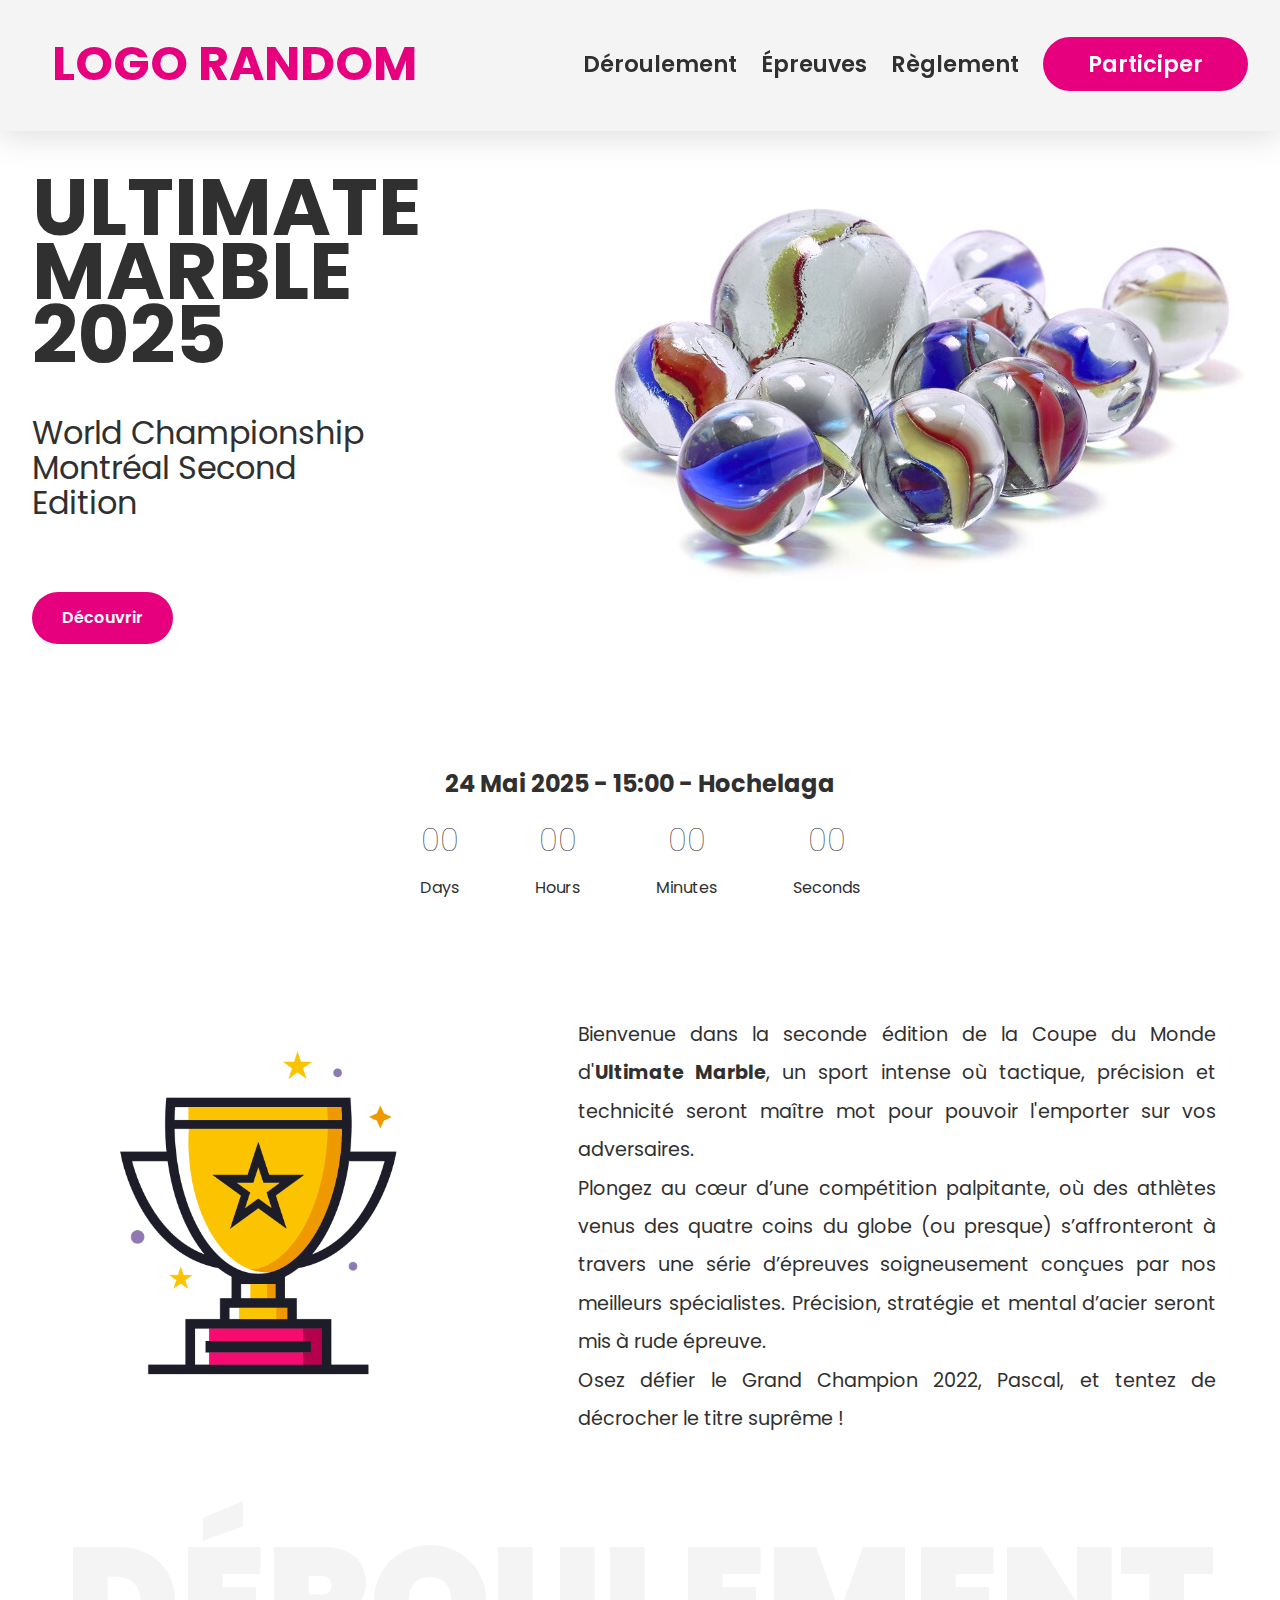
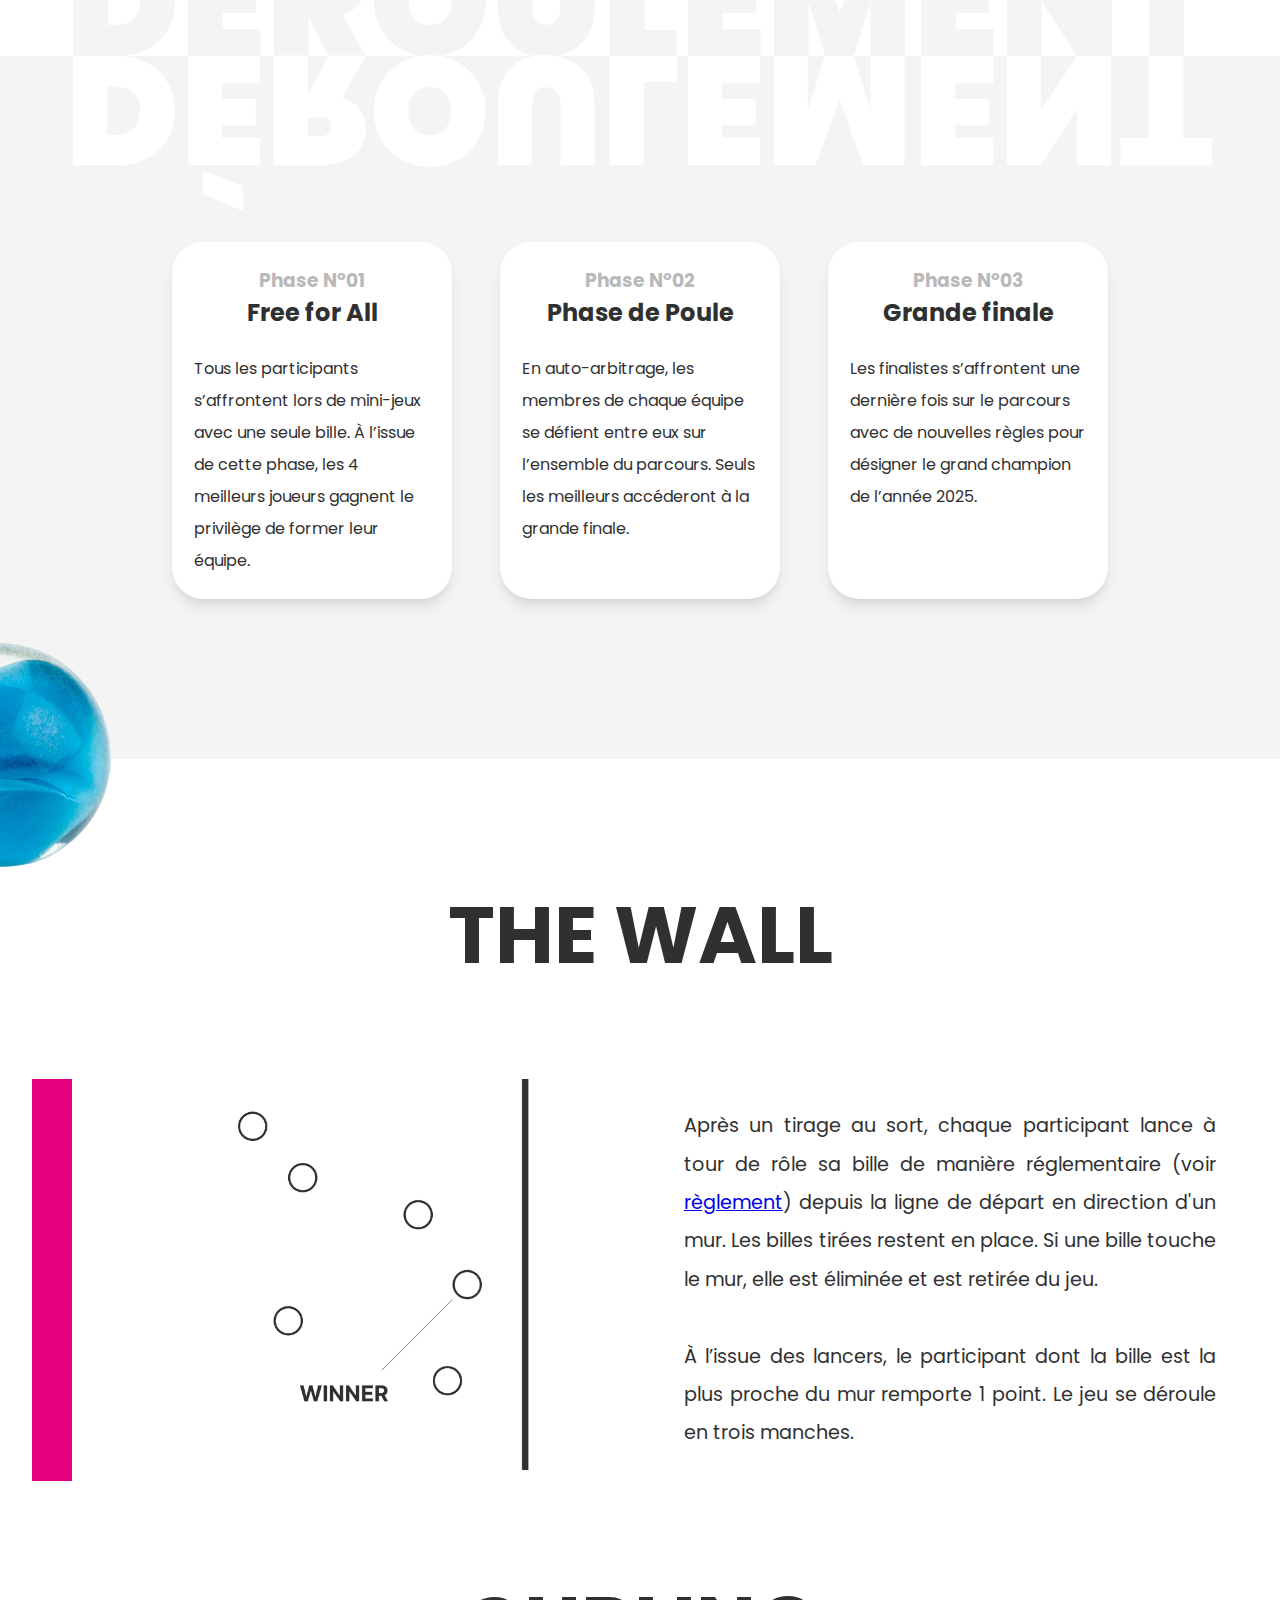
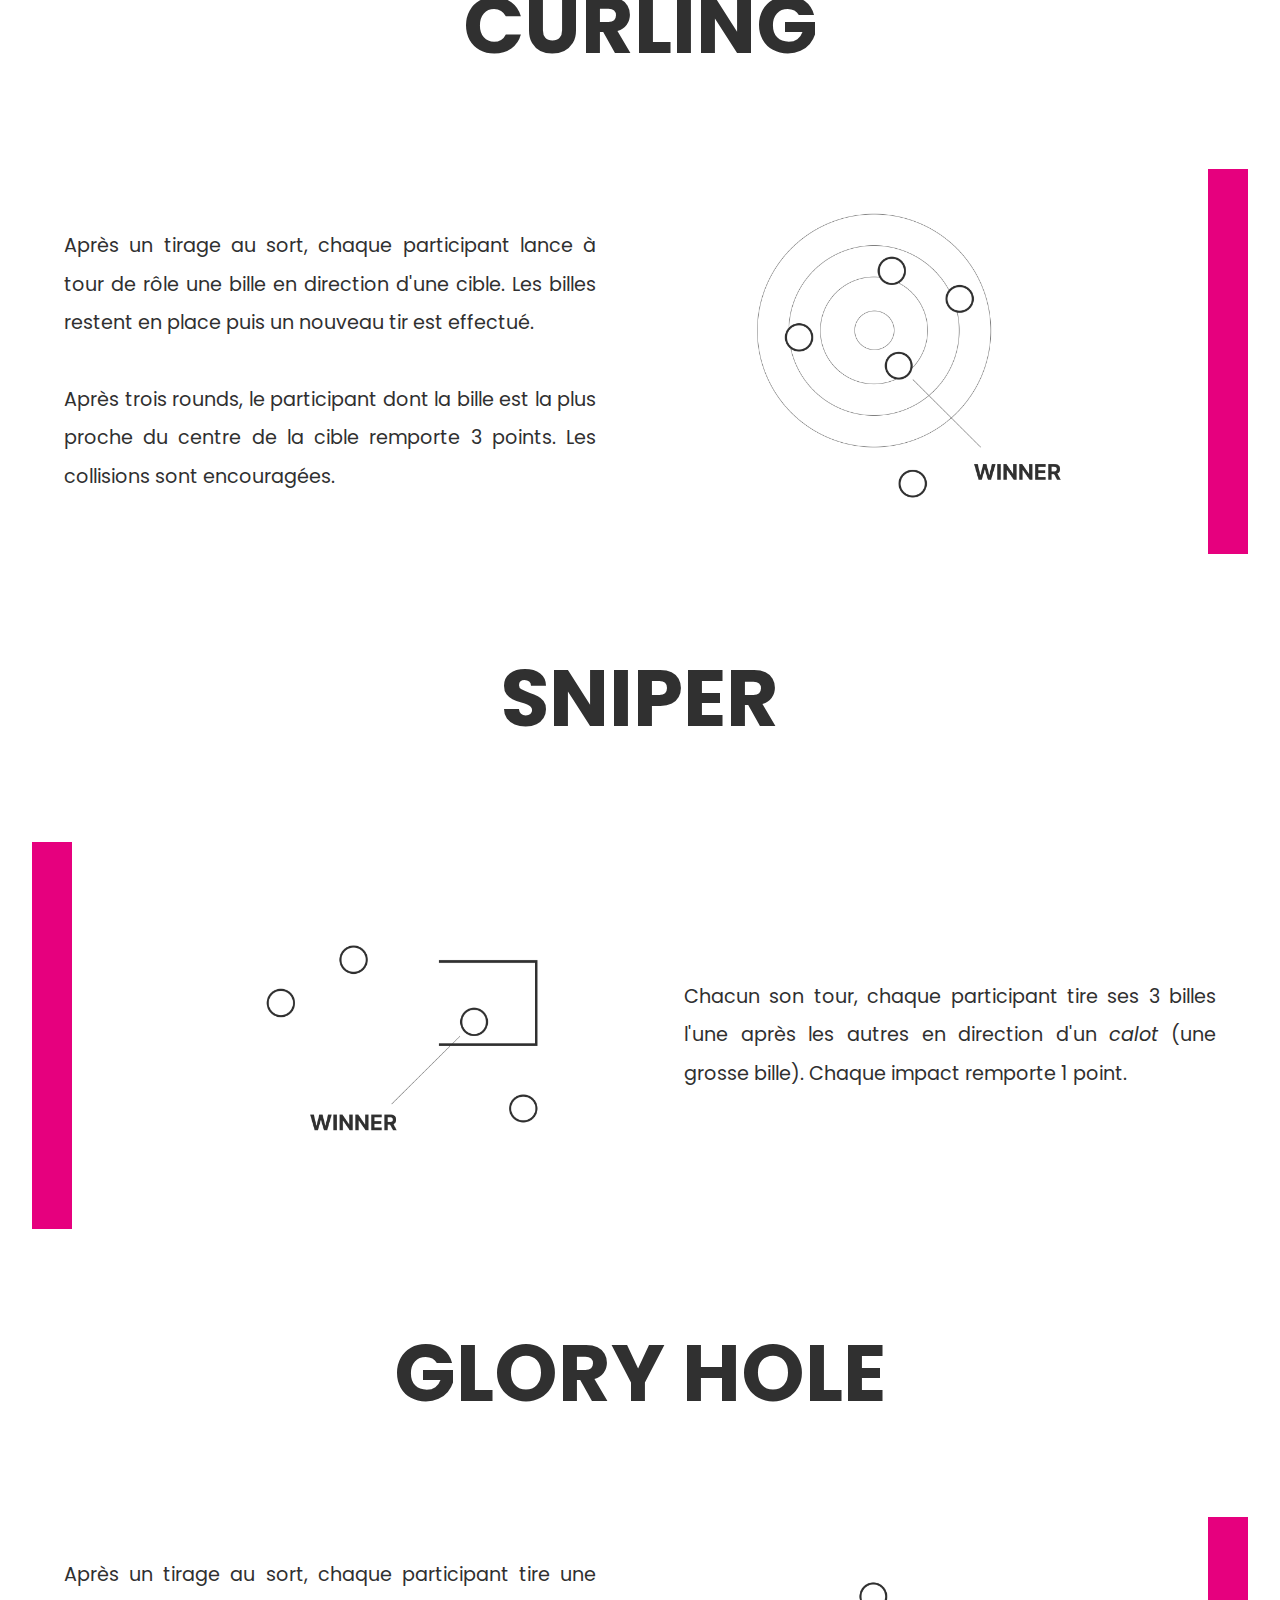
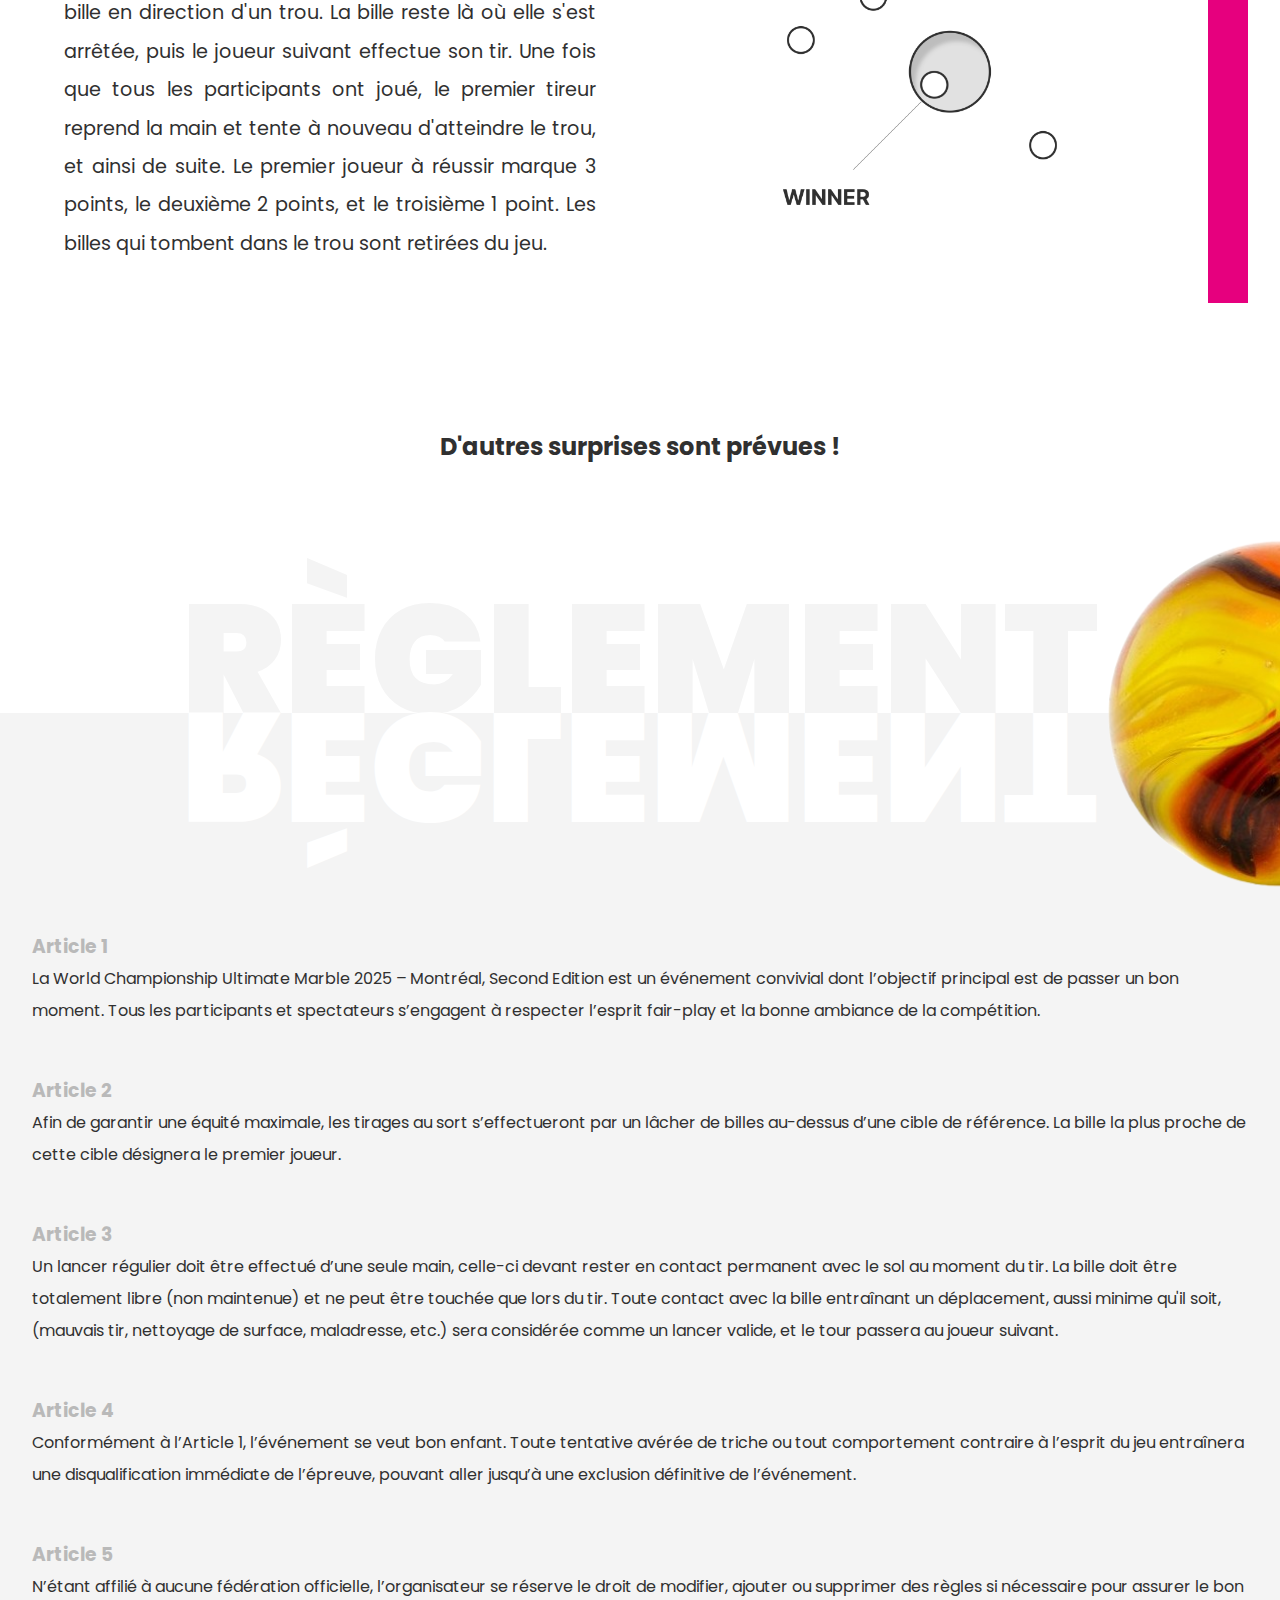
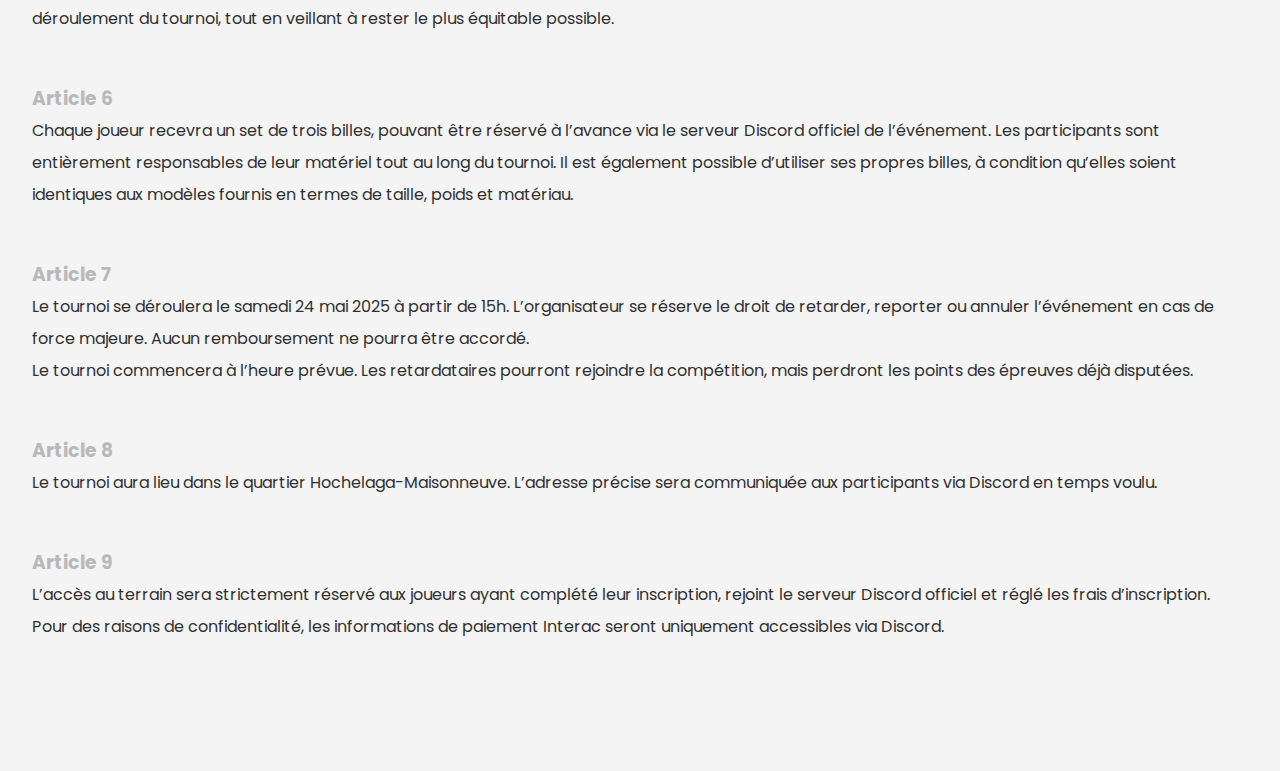
==== commit 0b50fed9: "Update index.html" ====
--- a/index.html
+++ b/index.html
@@ -140,7 +140,7 @@
                     <img src="wall.png" alt="trophy">
                 </div>
                 <div class="games-text">
-                    <p>Après un tirage au sort, chaque participant lance à tour de rôle sa billes de manière
+                    <p>Après un tirage au sort, chaque participant lance à tour de rôle sa bille de manière
                         réglementaire (voir <a href="#reglement-page">règlement</a>) depuis la ligne de départ en
                         direction d'un mur. Les billes tirées restent en place. Si une bille touche le mur, elle est
                         éliminée et est retirée du jeu.
@@ -212,7 +212,7 @@
 
 
         <div id="normal" class="diviseur full-width">
-            <h1>Réglement</h1>
+            <h1>Règlement</h1>
         </div>
 
 
@@ -222,7 +222,7 @@
             <img class="marble3" src="marble3-removebg-preview.png" alt="marble3">
 
             <div id="invers2" class="diviseur full-width">
-                <h1>Réglement</h1>
+                <h1>Règlement</h1>
 
 
 
@@ -338,4 +338,4 @@
 
 </body>
 
-</html>+</html>
--- a/style.css
+++ b/style.css
@@ -12,6 +12,13 @@
     color: #303030;
 }
 
+#navigation-bar {
+    position: sticky;
+  top: 0;
+  z-index: 3;
+  box-shadow: rgba(100, 100, 111, 0.2) 0px 7px 29px 0px;
+}
+
 .full-width {
     width: 100%;
     background-color: #f4f4f4;
@@ -19,7 +26,7 @@
 
 .container {
     max-width: 1410px;
-    padding: 0 20px;
+    padding: 0 min(2em, 8%);
     margin: 0 auto;
 }
 
@@ -67,7 +74,7 @@
 }
 
 .text h1 {
-    font-size: 6rem;
+    font-size: clamp(1.8rem, 10vw, 5rem);
     font-weight: 700;
     line-height: 0.8em;
     text-transform: uppercase;
@@ -77,7 +84,7 @@
 .text p {
     font-size: 2rem;
     line-height: 1.1em;
-    margin: 20px 0;
+    margin: 1.5em 0;
 }
 
 .btn {
@@ -89,7 +96,7 @@
     border-radius: 3em;
     text-decoration: none;
     display: inline-block;
-    margin-top: 20px;
+    margin-top: 1.5em;
 }
 
 .image img {
@@ -125,6 +132,7 @@
 
 .intro-text {
     width: 60%;
+    padding: min(2em, 8%);
 }
 
 .intro-text p {
@@ -169,6 +177,8 @@
 
 }
 
+
+
 #invers {
     background: url('/img/marble1-removebg-preview.png') no-repeat 79% center fixed;
     background-size: auto 30%;
@@ -182,13 +192,18 @@
     color: white;
 }
 
+#epreuves h1 {
+    font-size : clamp( 1.8rem, 10vw, 5rem);
+}
+
+
 .cards {
     display: grid;
     grid-template-columns: repeat(3, 1fr); /* Create three equal columns */
     gap: 3em;
     margin: auto;
     max-width: 1000px;
-    padding: 2em;
+    padding: min(2em, 8%);
     padding-top: 5rem;
     padding-bottom: 10rem;
 
@@ -208,7 +223,7 @@
 .card-top {
     background: white;
     border-radius: 2em;
-    padding: 2em 2em 2em;
+    padding: min(2em, 8%);
 }
 
 
@@ -244,7 +259,7 @@
 .time h1{
     font-size: 4rem;
     font-weight: 500;
-    margin-bottom: 20px;
+    margin-bottom: 1.5em;
 }
 
 .timebox{
@@ -382,13 +397,33 @@
 
 @media only screen and (max-width: 1160px) {
 
+.logo {
+    font-size: 2em;
+}
+
+#discord {font-size: 0.8em;}
+
+.cards {grid-template-columns: 1fr ;}
+
+.marble3 {display: none;}
+
+#cards-container {
+        display: flex; 
+        flex-direction: column; 
+        align-items: center; 
+        gap: 2em; 
+        padding: 8em min(2em, 8%);} 
+
+.left, .right  {border: none;}
 
     .text h1 {max-width: 620px;}
+
     header {
         text-align: center;
         background-image: url(/img/header-marble-mobile.png);
         background-size: cover;
         background-position: center;
+
     }
 
     .btn {
@@ -398,10 +433,19 @@
     .text {
         margin: auto;
         max-width: 100%;
+        padding-top : 15rem;
     }
 
     .header-img {
         display: none;
+    }
+
+    .games {
+        flex-direction: column-reverse;
+    }
+
+    .games-text {
+        width: 100%;
     }
 
 }
@@ -413,21 +457,13 @@
 
     .intro-text {
         width: 100%;
-        padding: 2em;
     }
 
     .cards {
         flex-direction: column;
     }
 
-    .games {
-        flex-direction: column-reverse;
-    }
-
-    .games-text {
-        width: 100%;
-        padding: 2em;
-    }
+
 }
 
 
@@ -487,7 +523,6 @@
     z-index: 3;}
 
     #participe {
-        padding: 1em;
         background-color: white;
         border-radius: 2em;
         color: #E6007E;
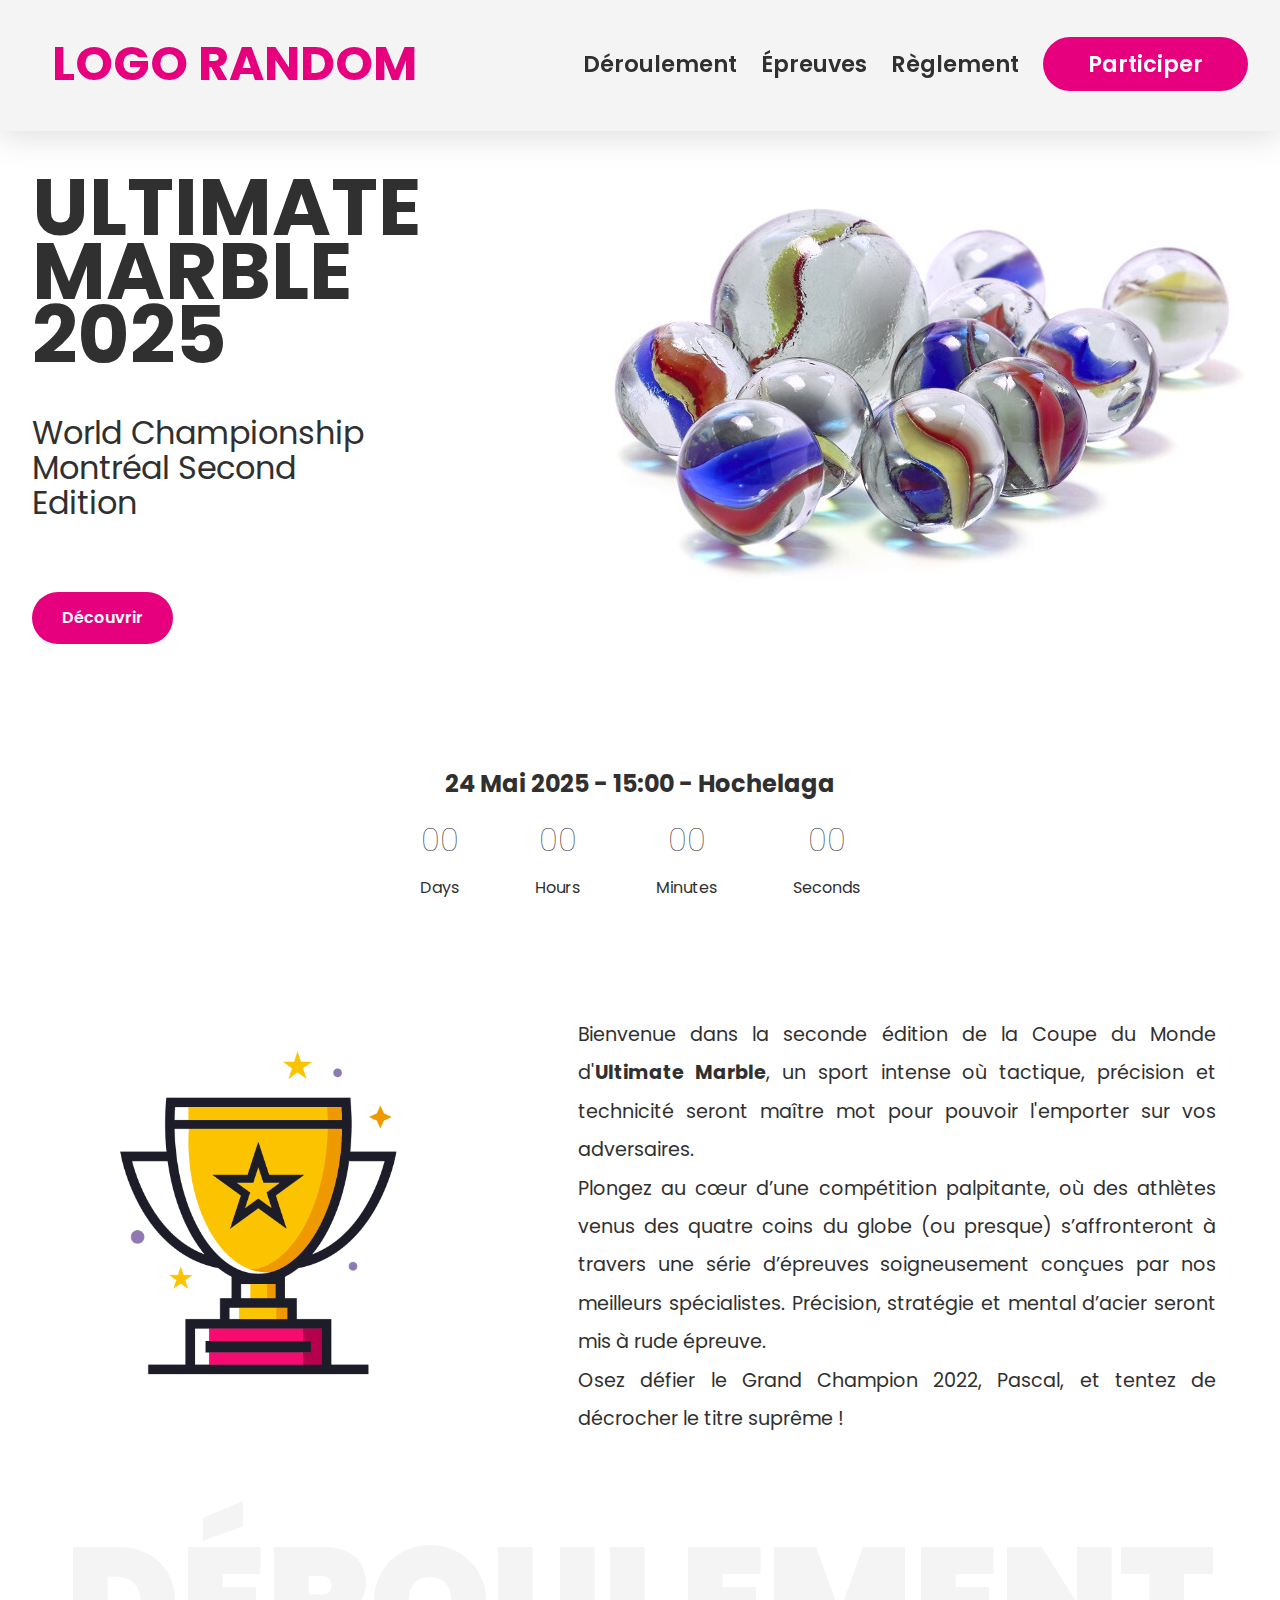
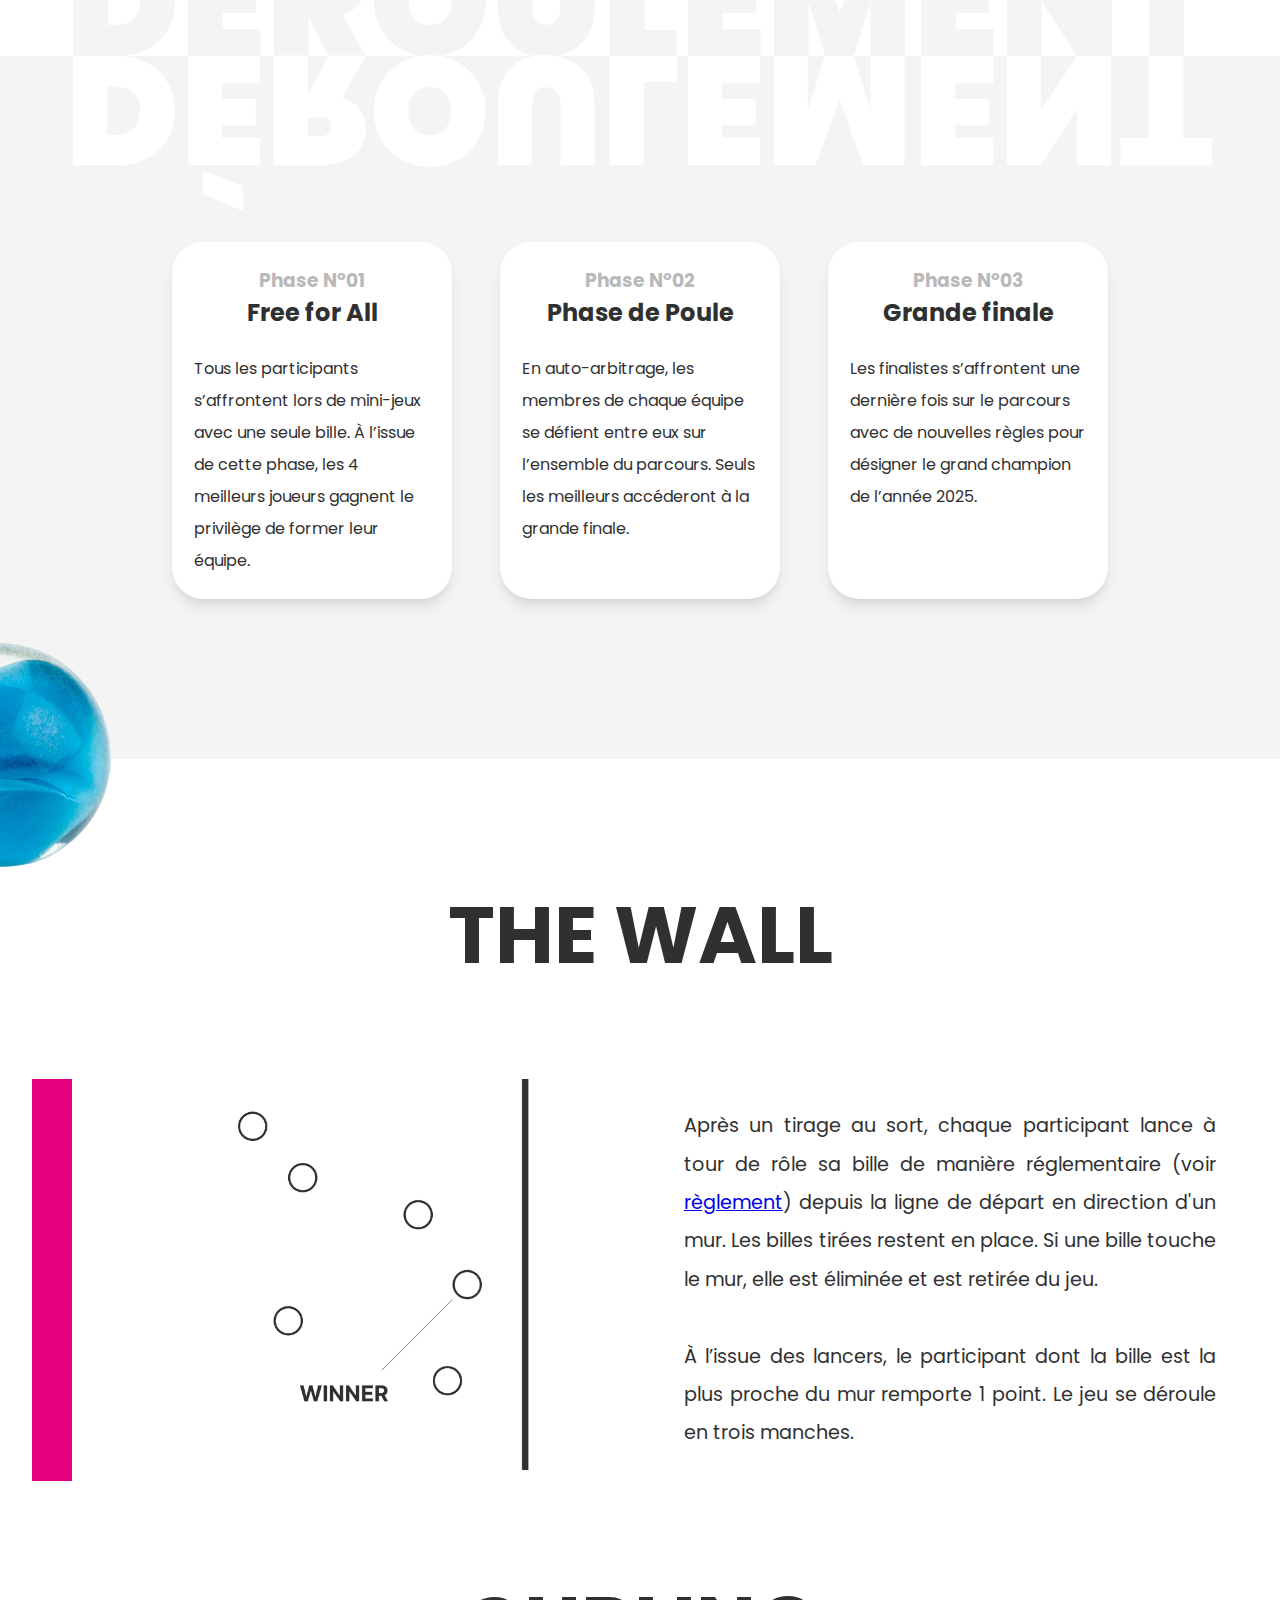
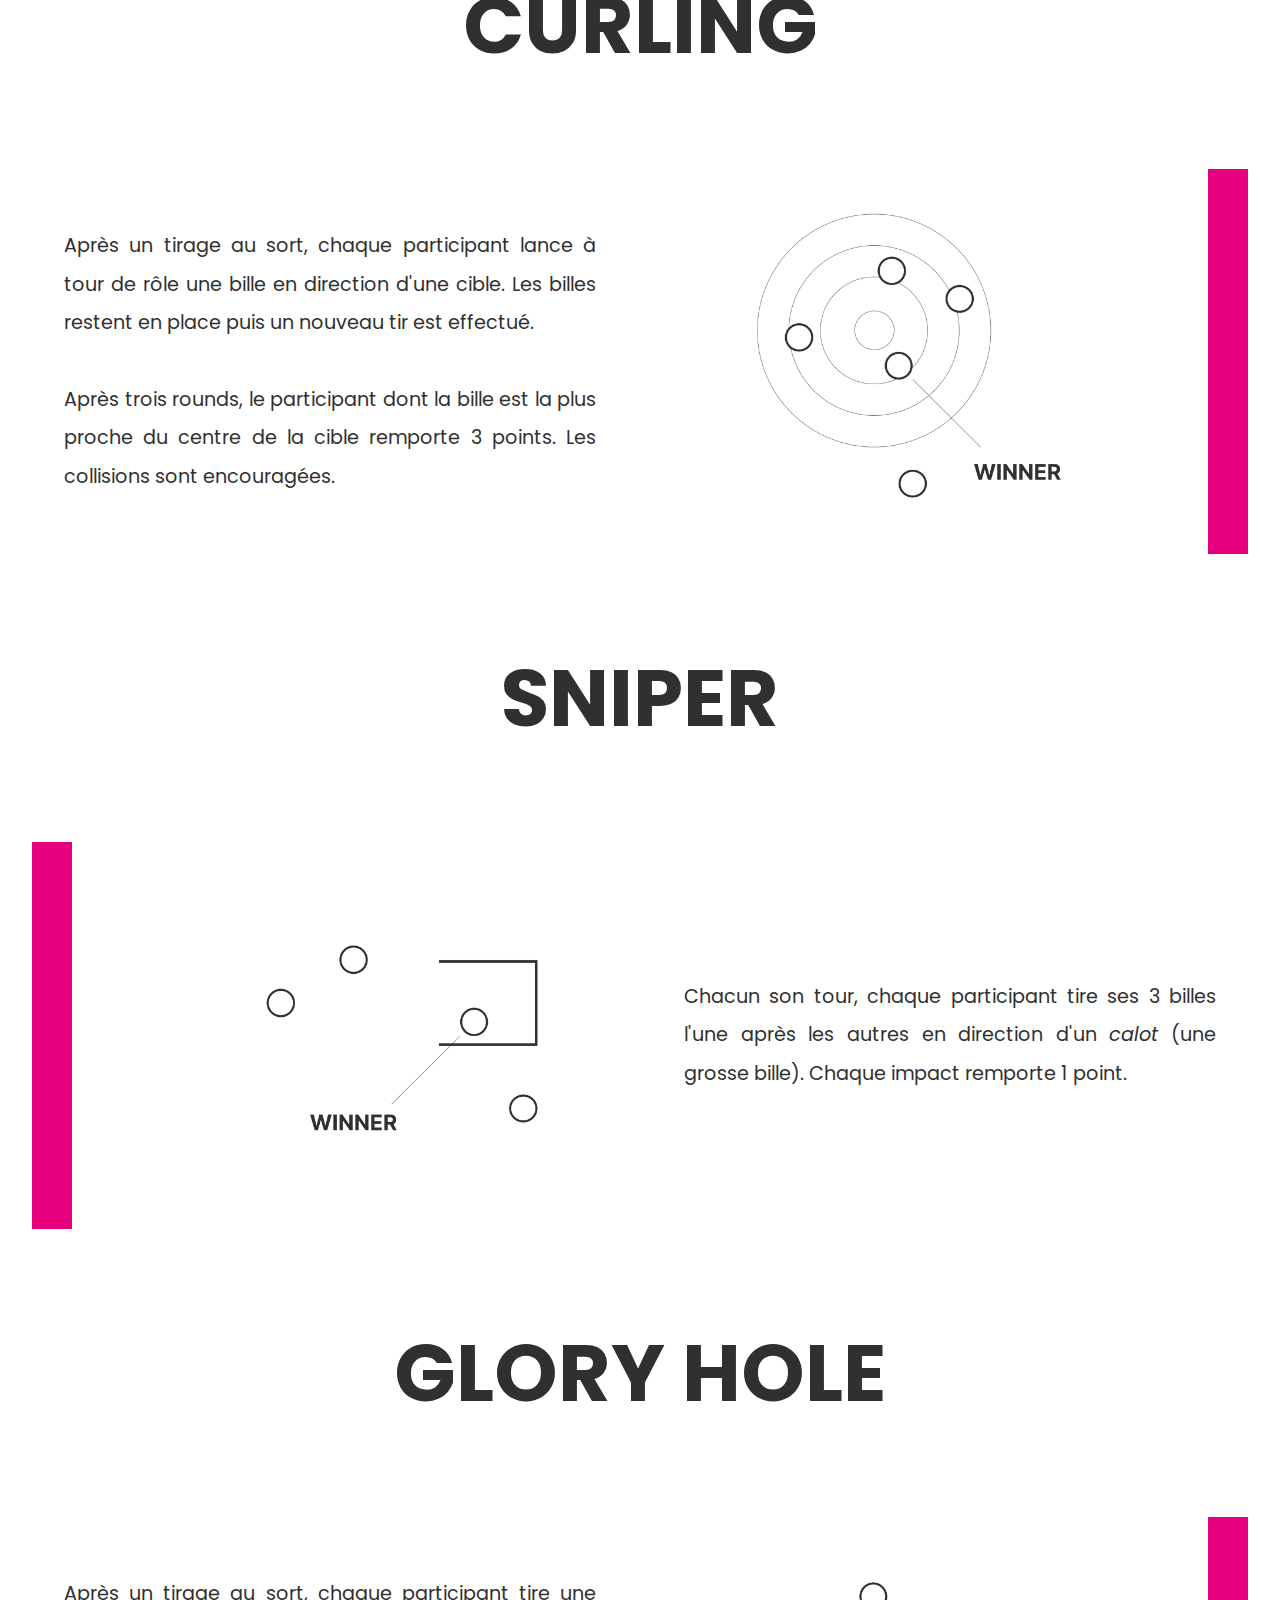
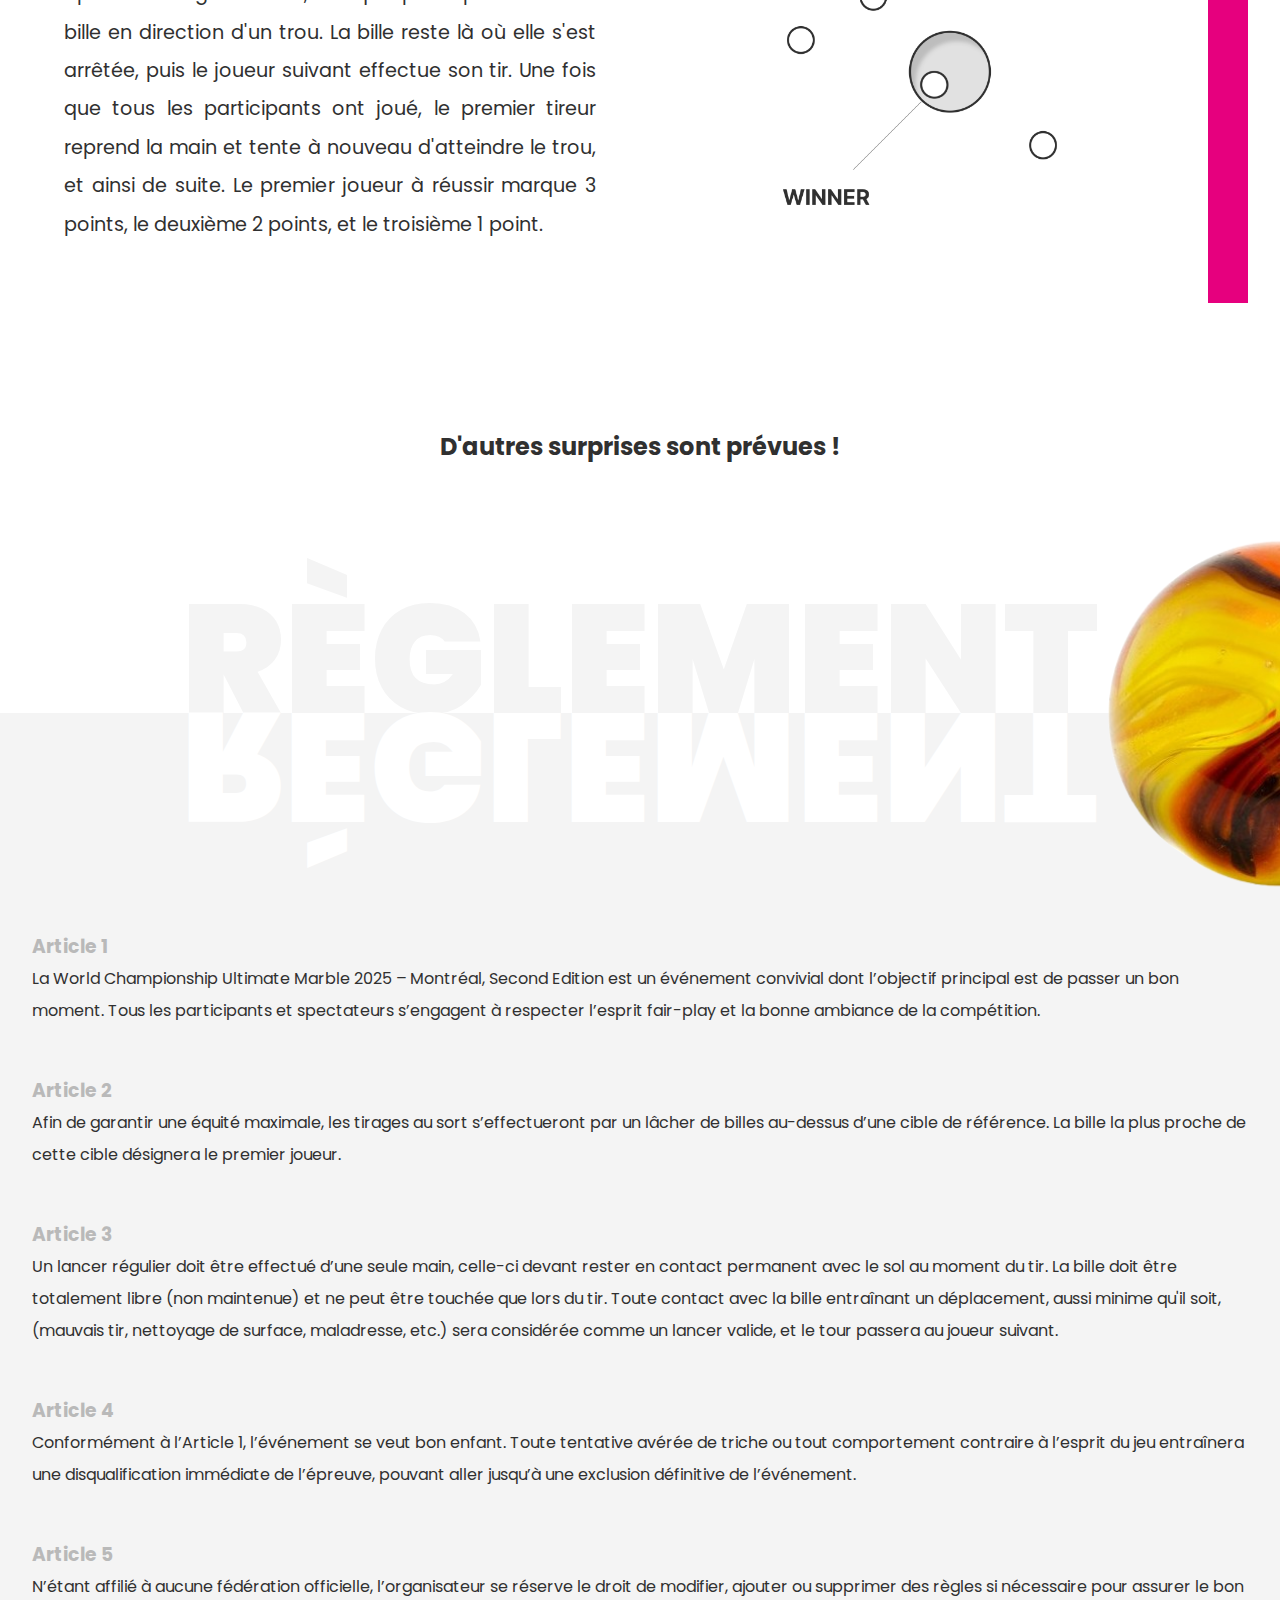
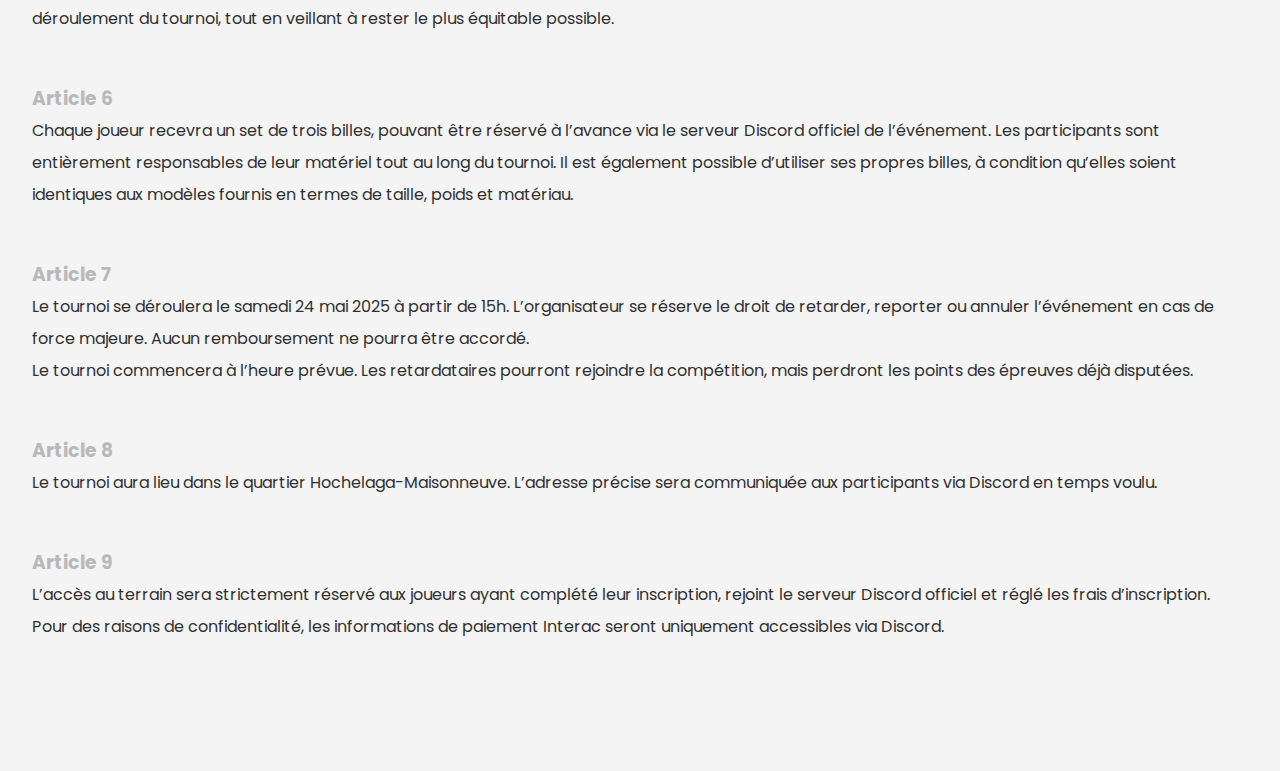
==== commit eb7961b7: "Update index.html" ====
--- a/index.html
+++ b/index.html
@@ -198,8 +198,7 @@
                         là où elle s'est arrêtée, puis le joueur suivant effectue son tir. Une fois que tous les
                         participants ont joué, le premier tireur reprend la main et tente à nouveau d'atteindre le trou,
                         et ainsi de suite.
-                        Le premier joueur à réussir marque 3 points, le deuxième 2 points, et le troisième 1 point. Les
-                        billes qui tombent dans le trou sont retirées du jeu.</p>
+                        Le premier joueur à réussir marque 3 points, le deuxième 2 points, et le troisième 1 point.</p>
                     </p>
 
                 </div>
